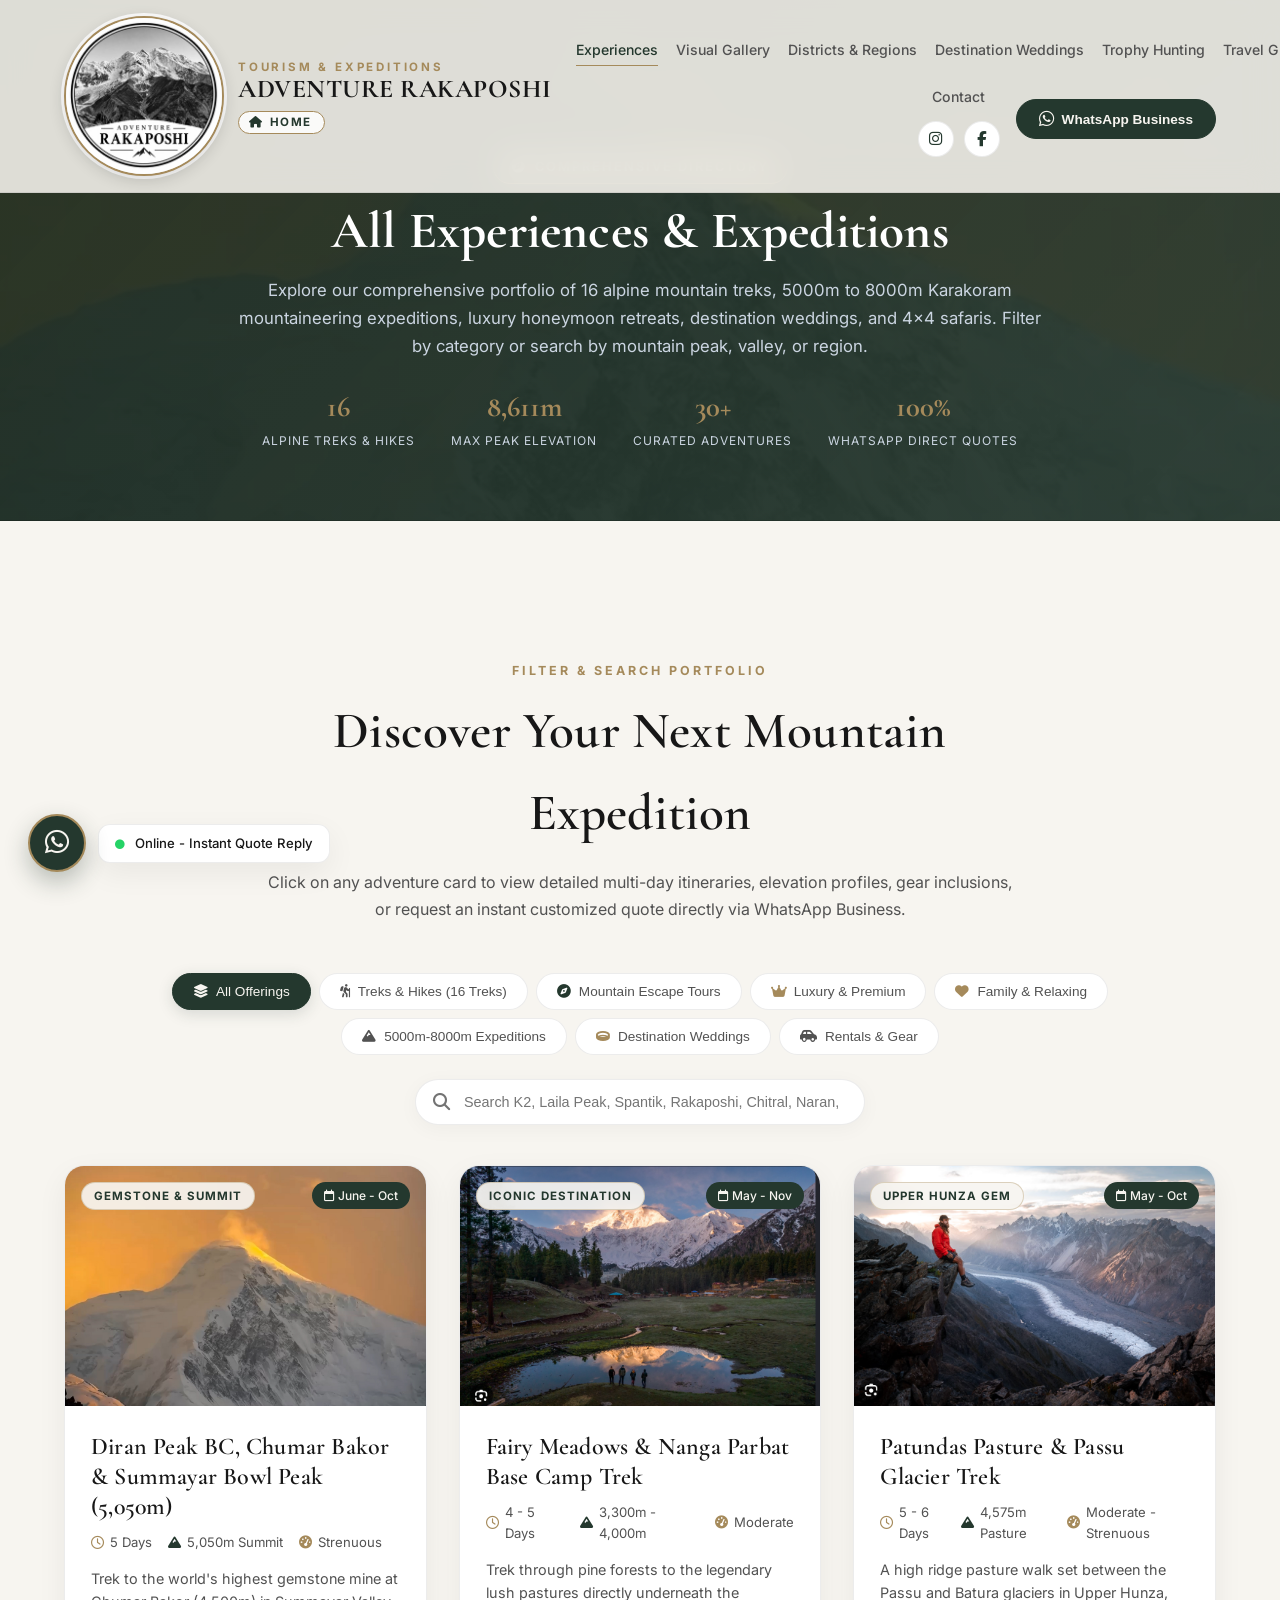
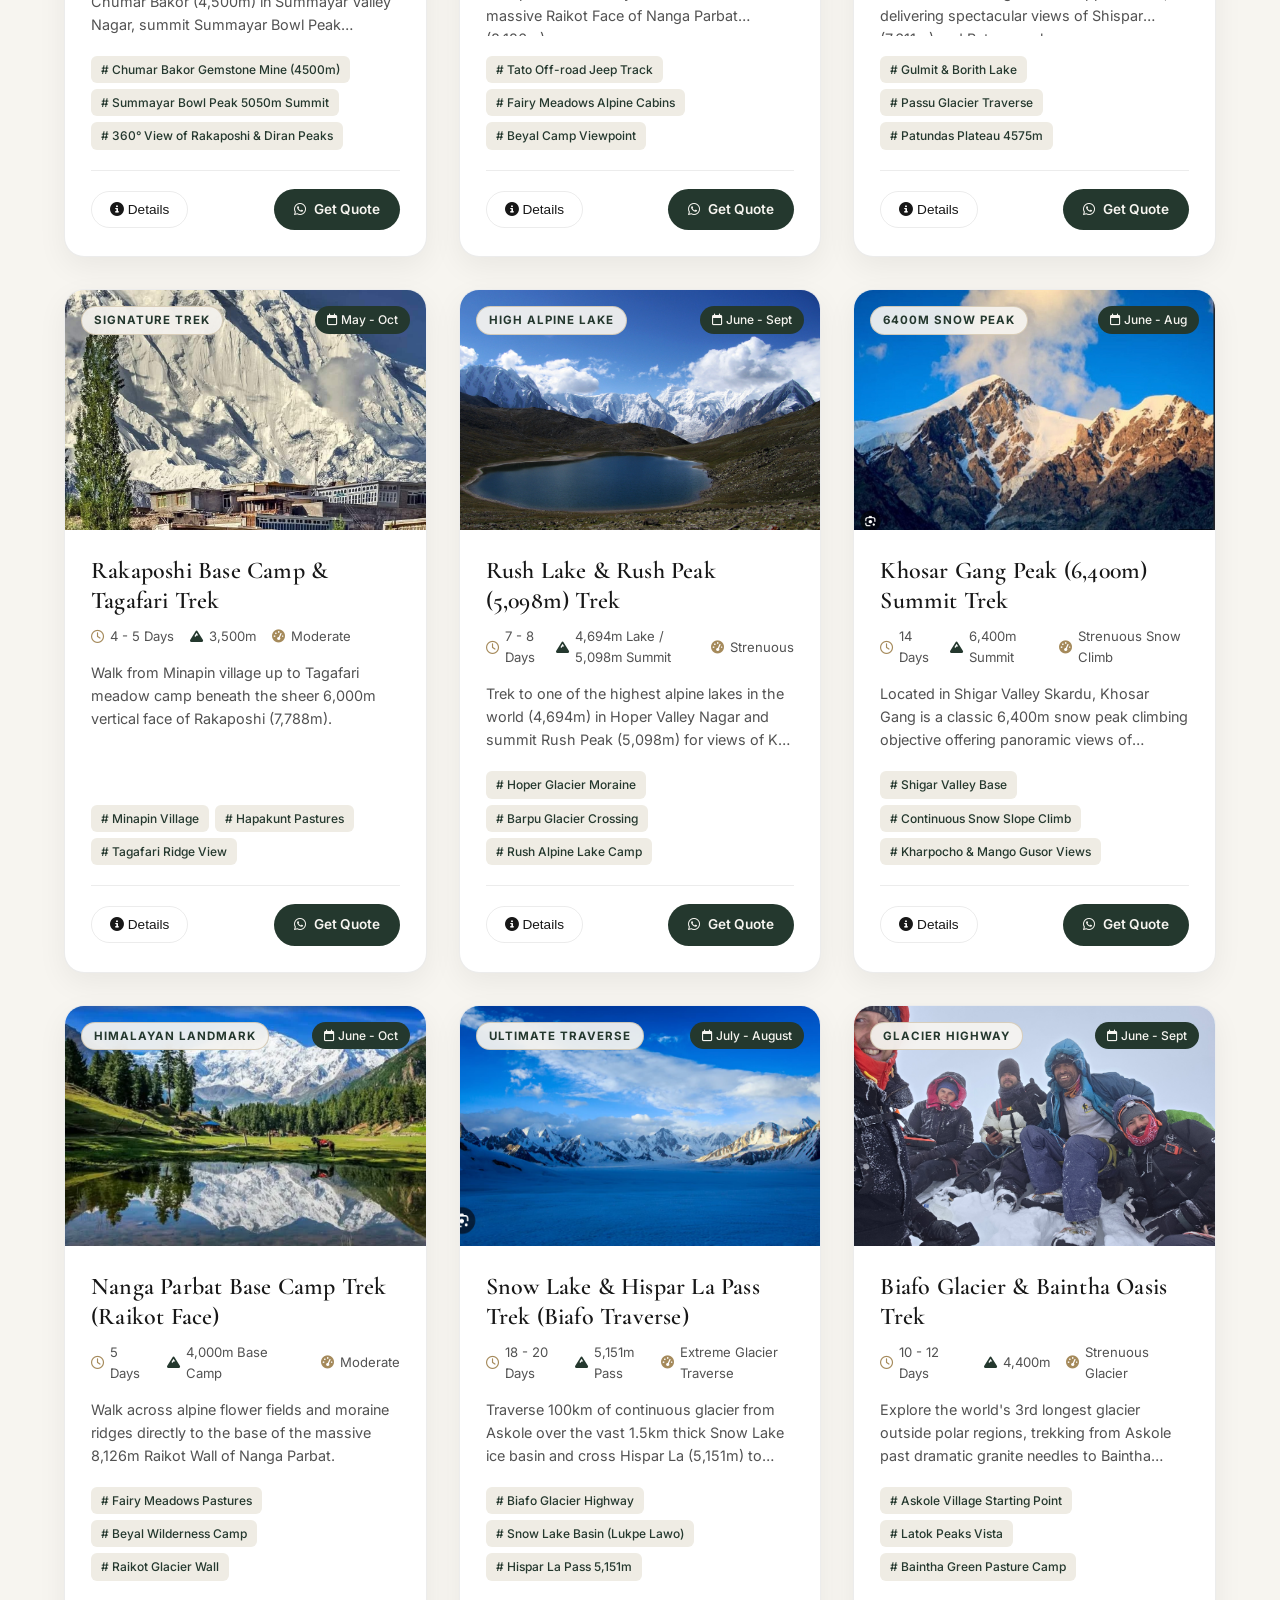
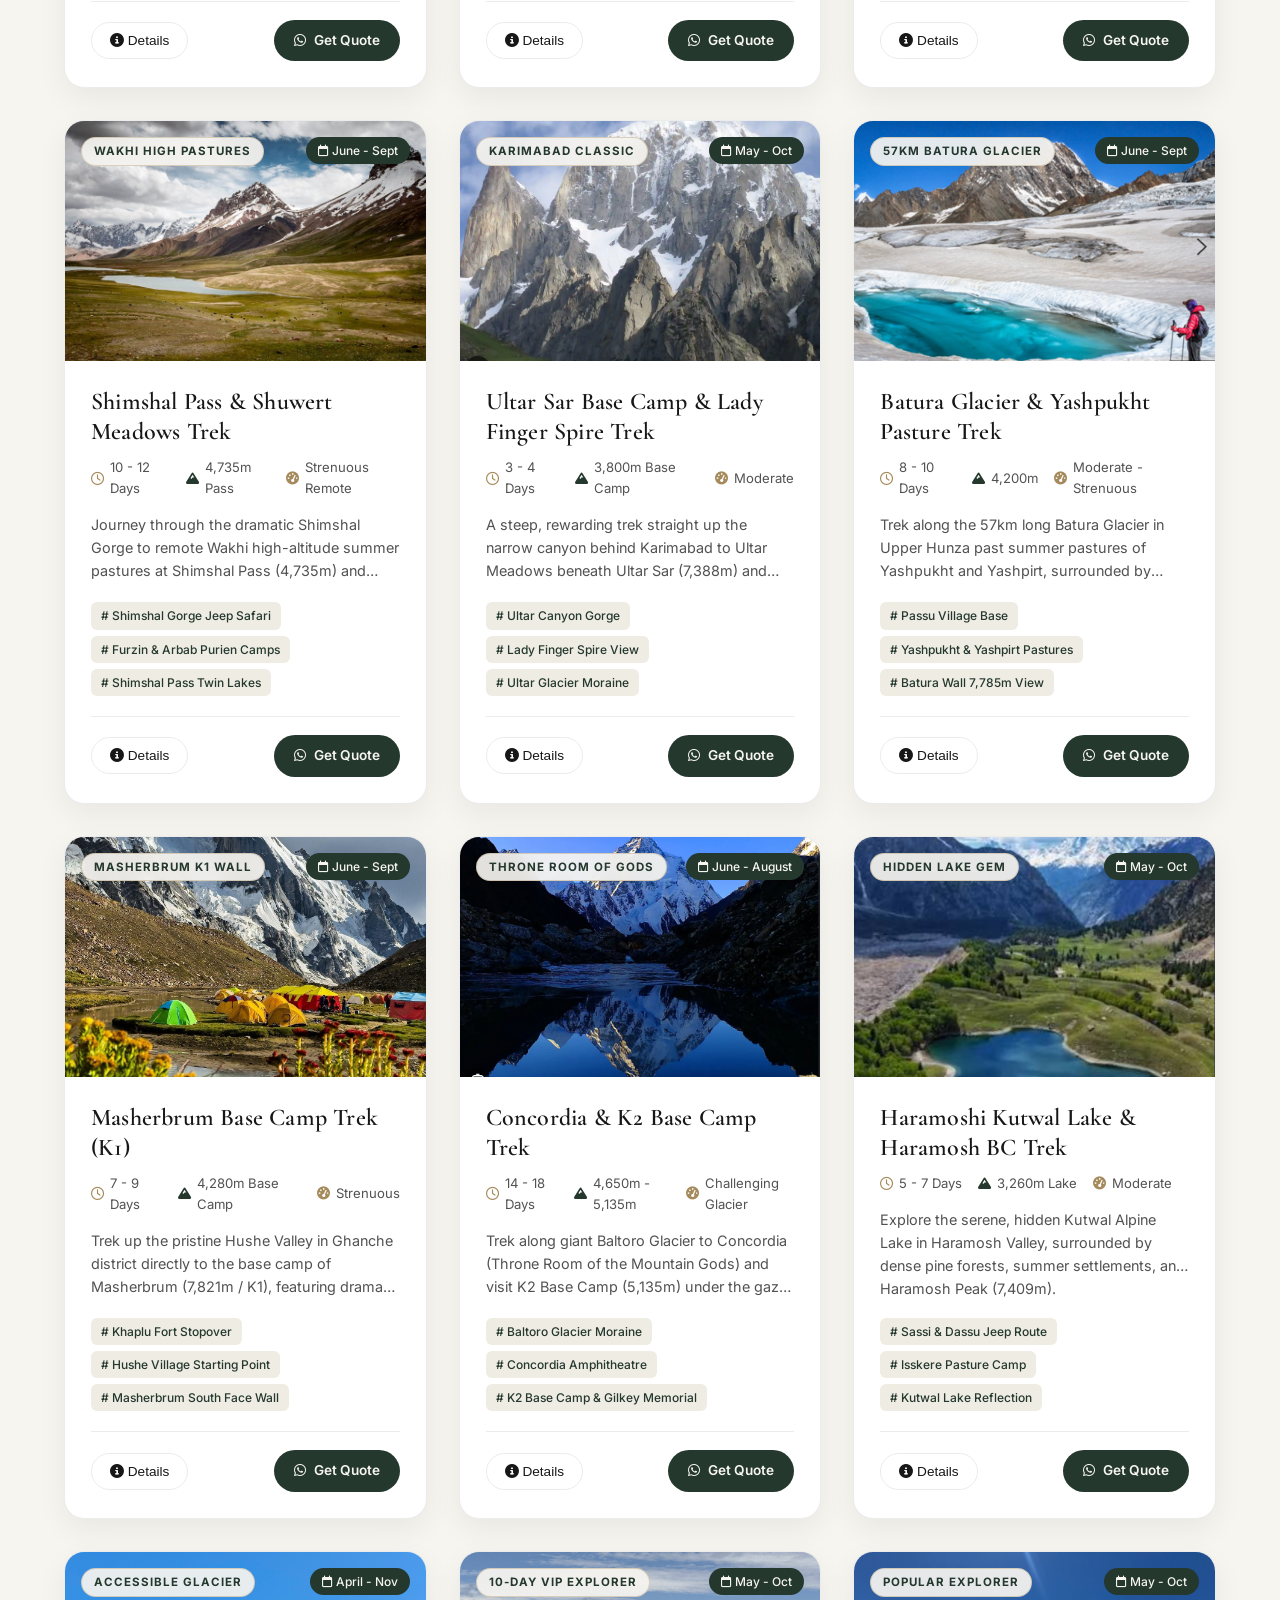
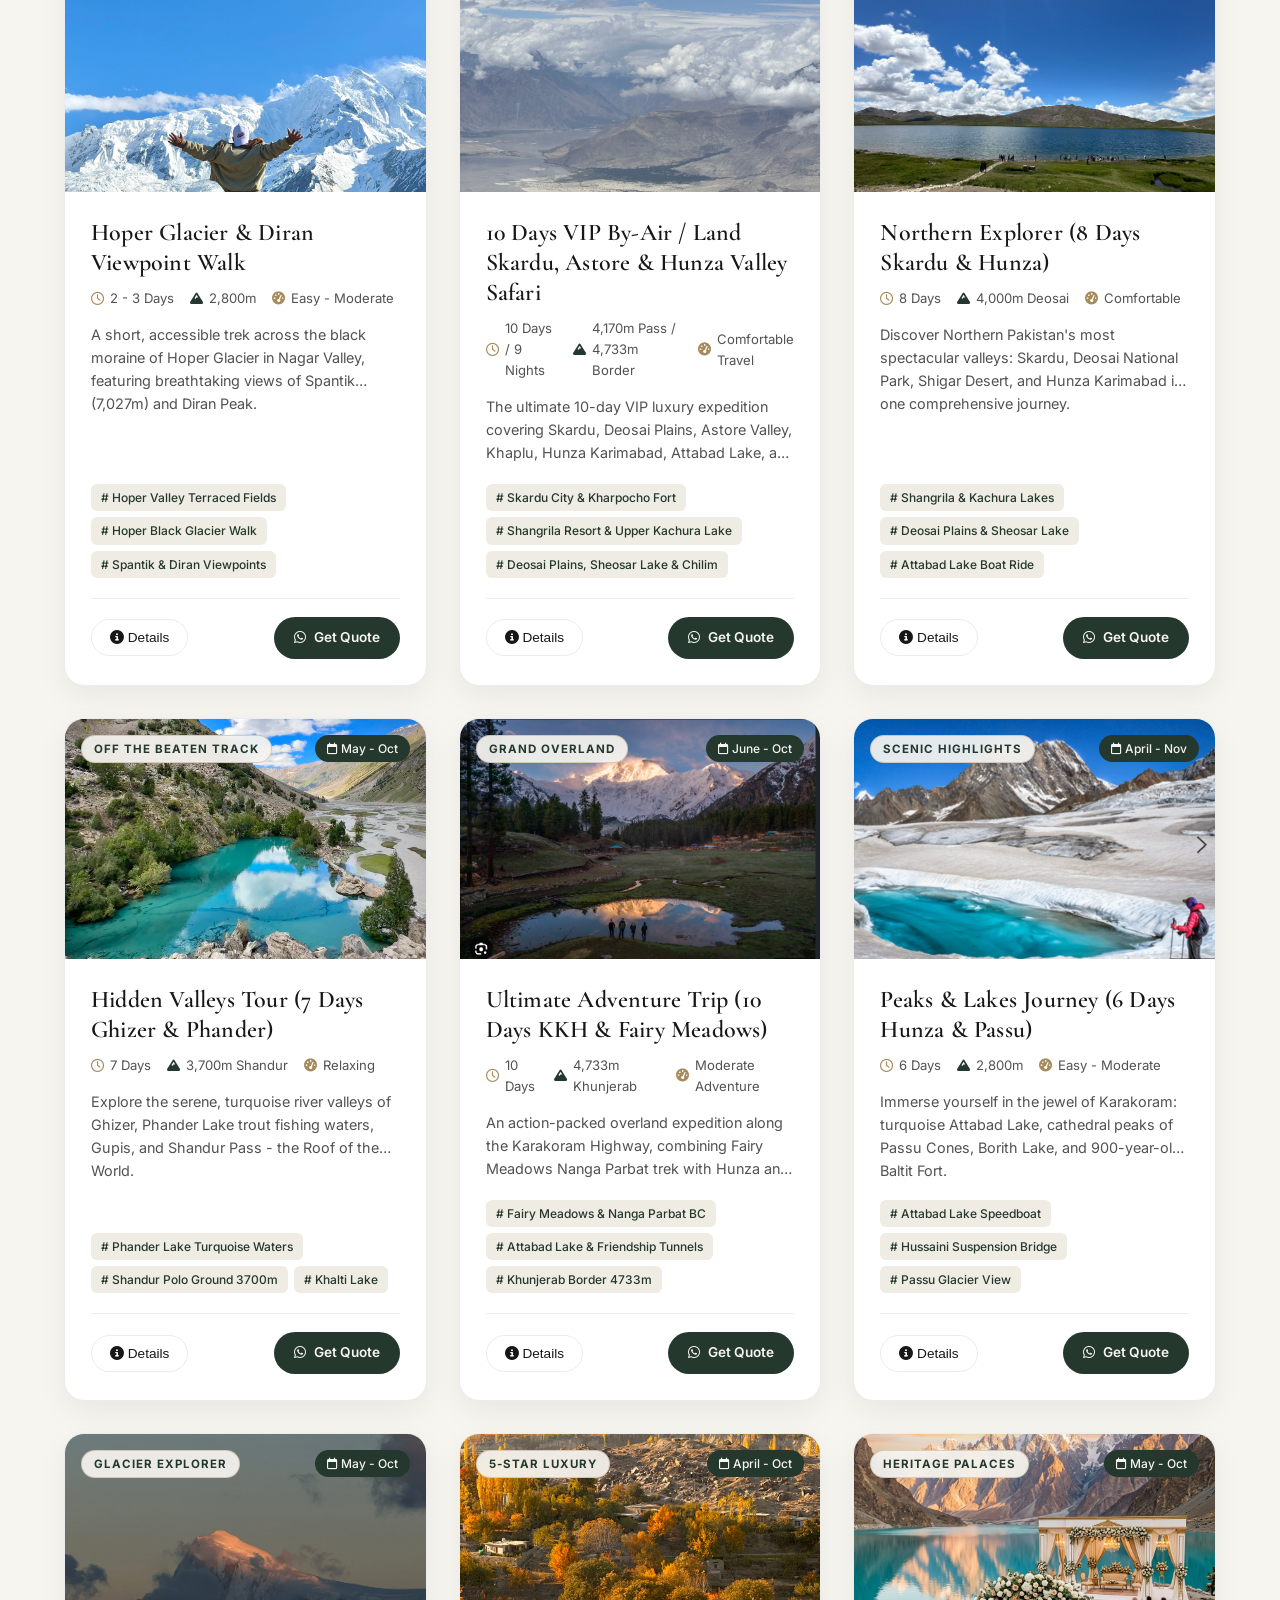
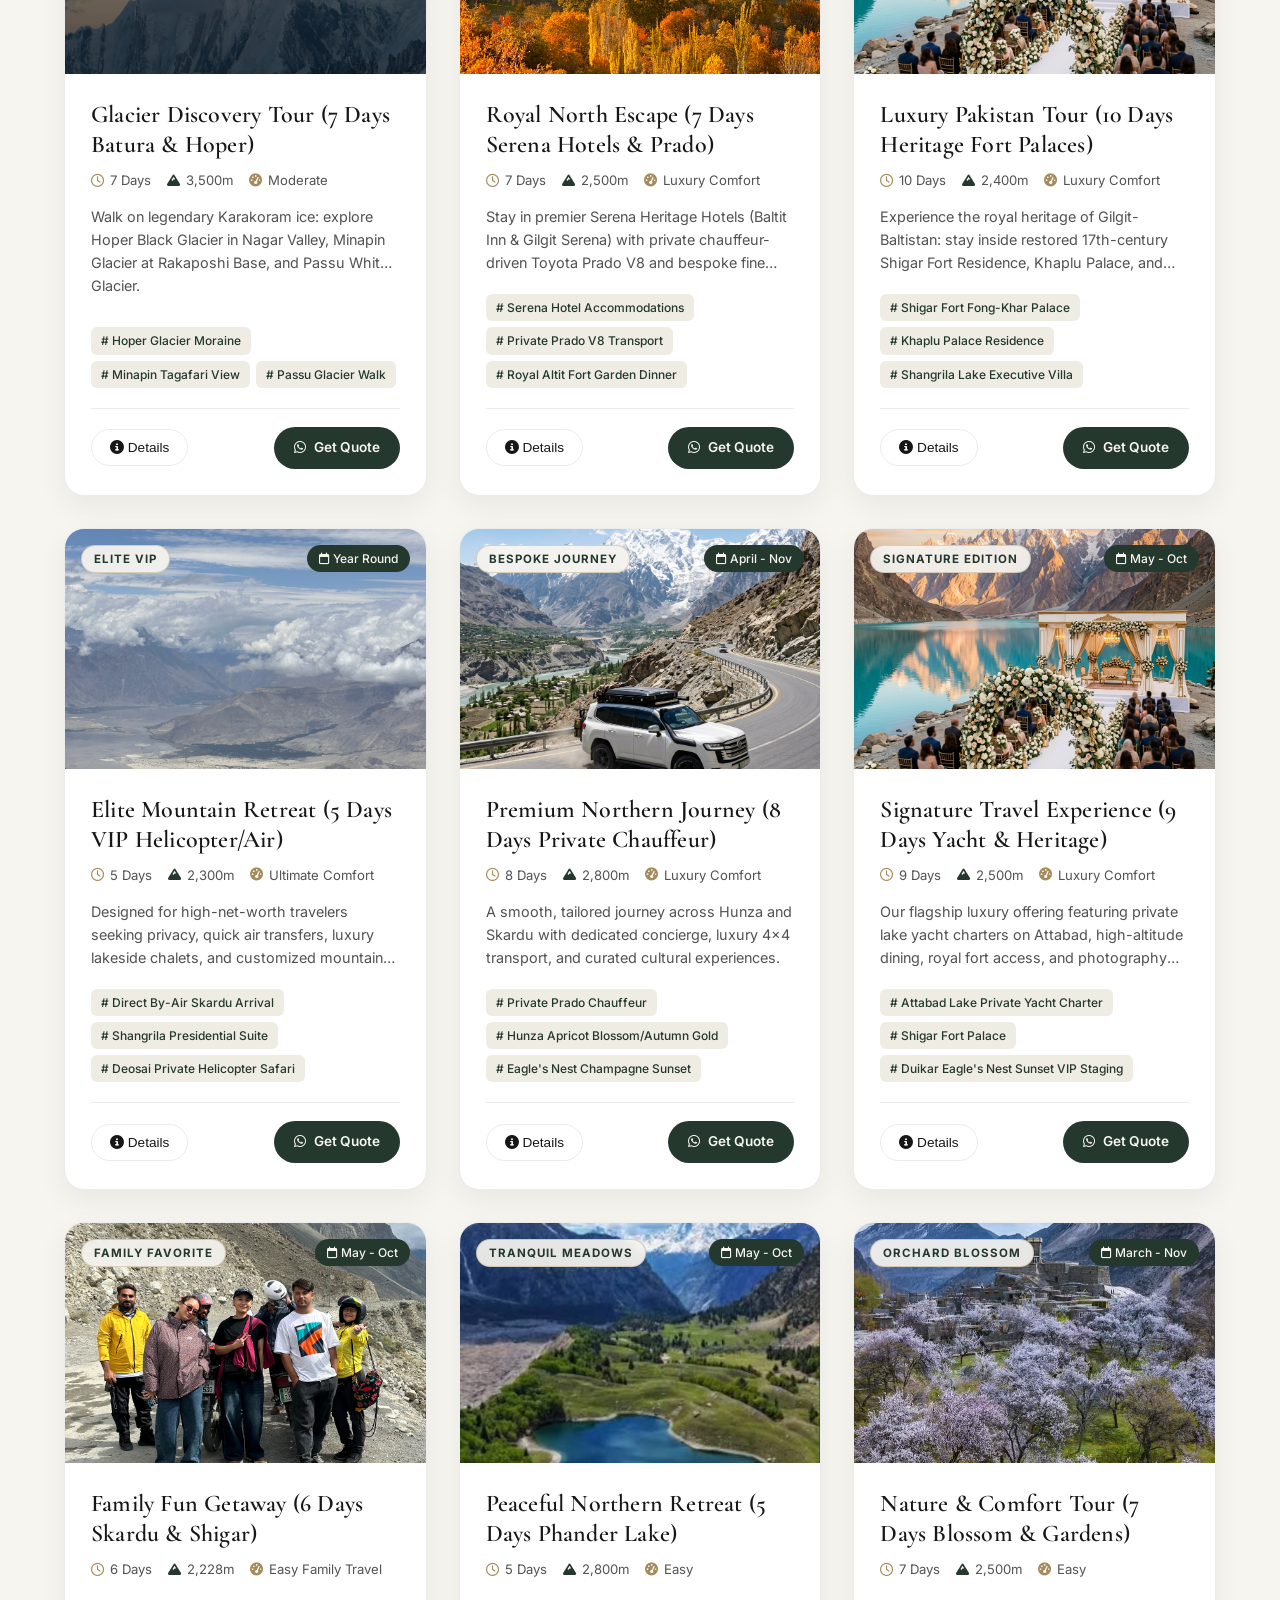
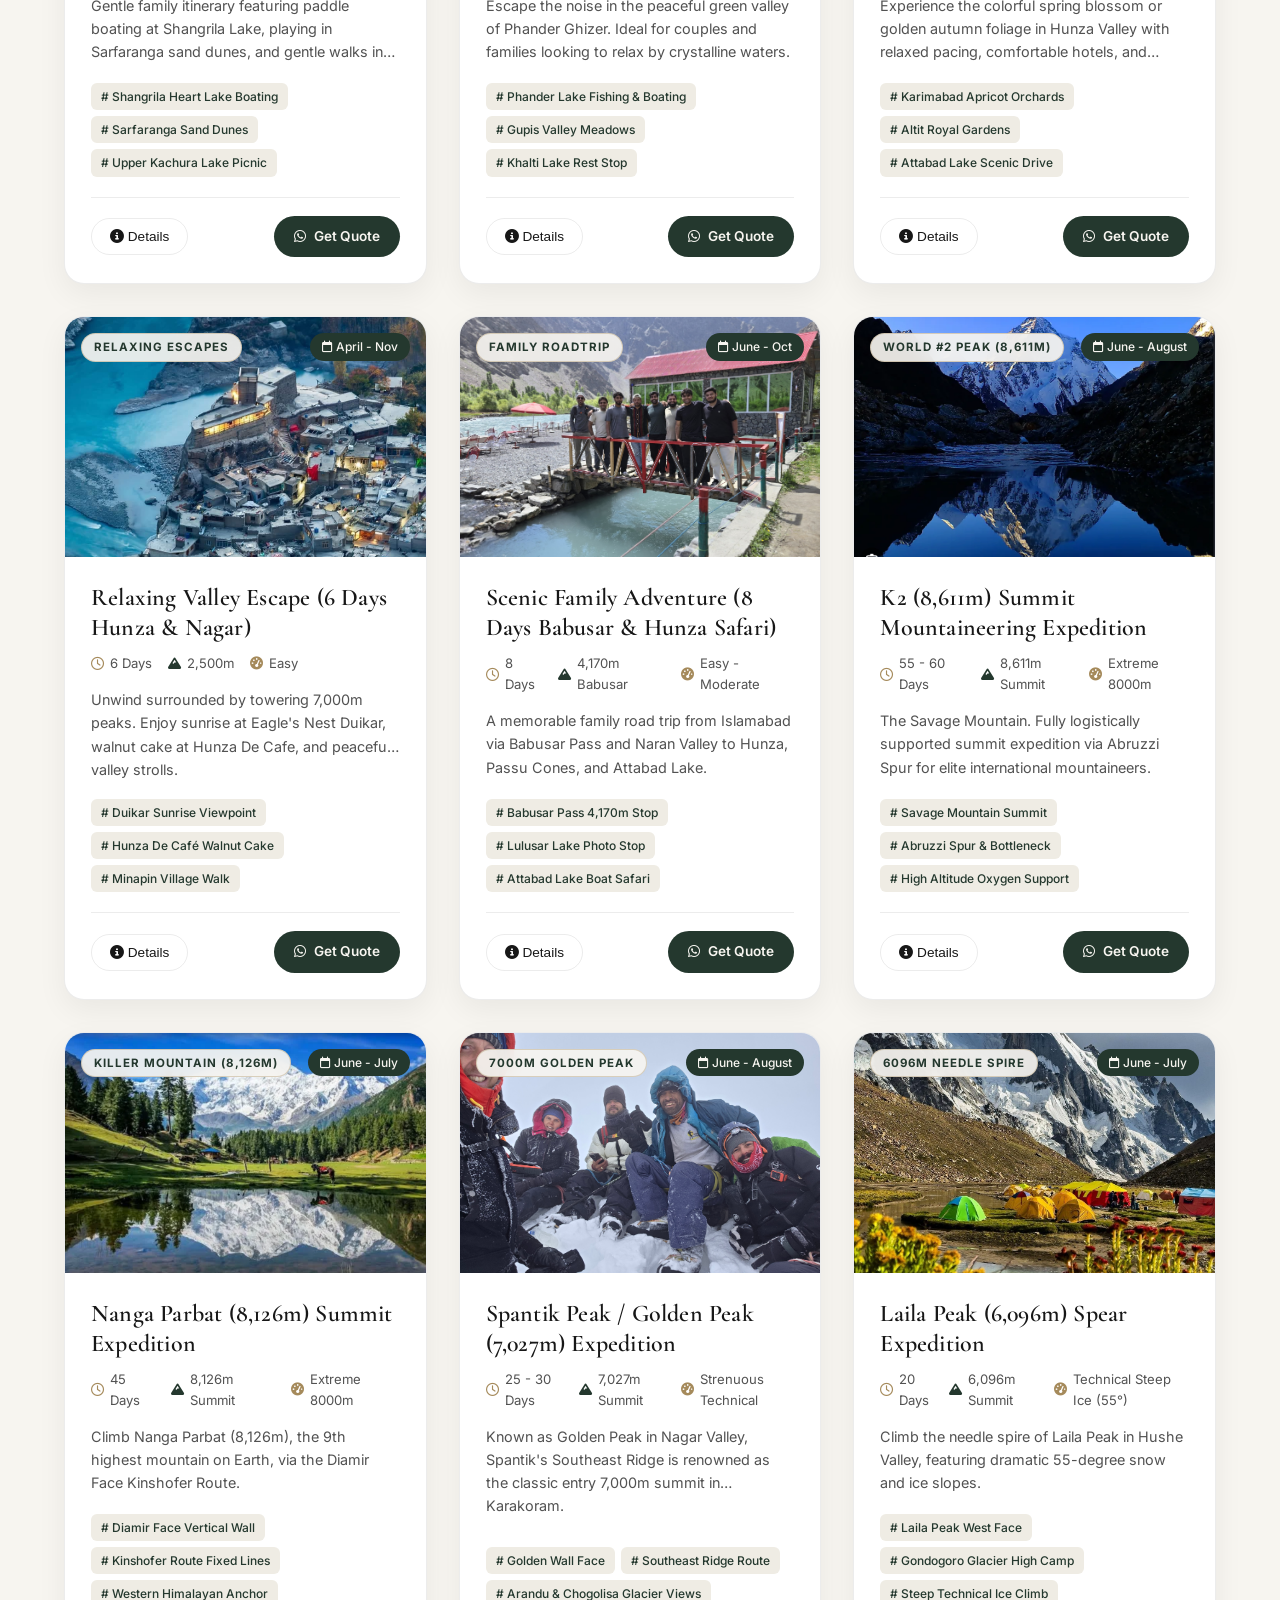
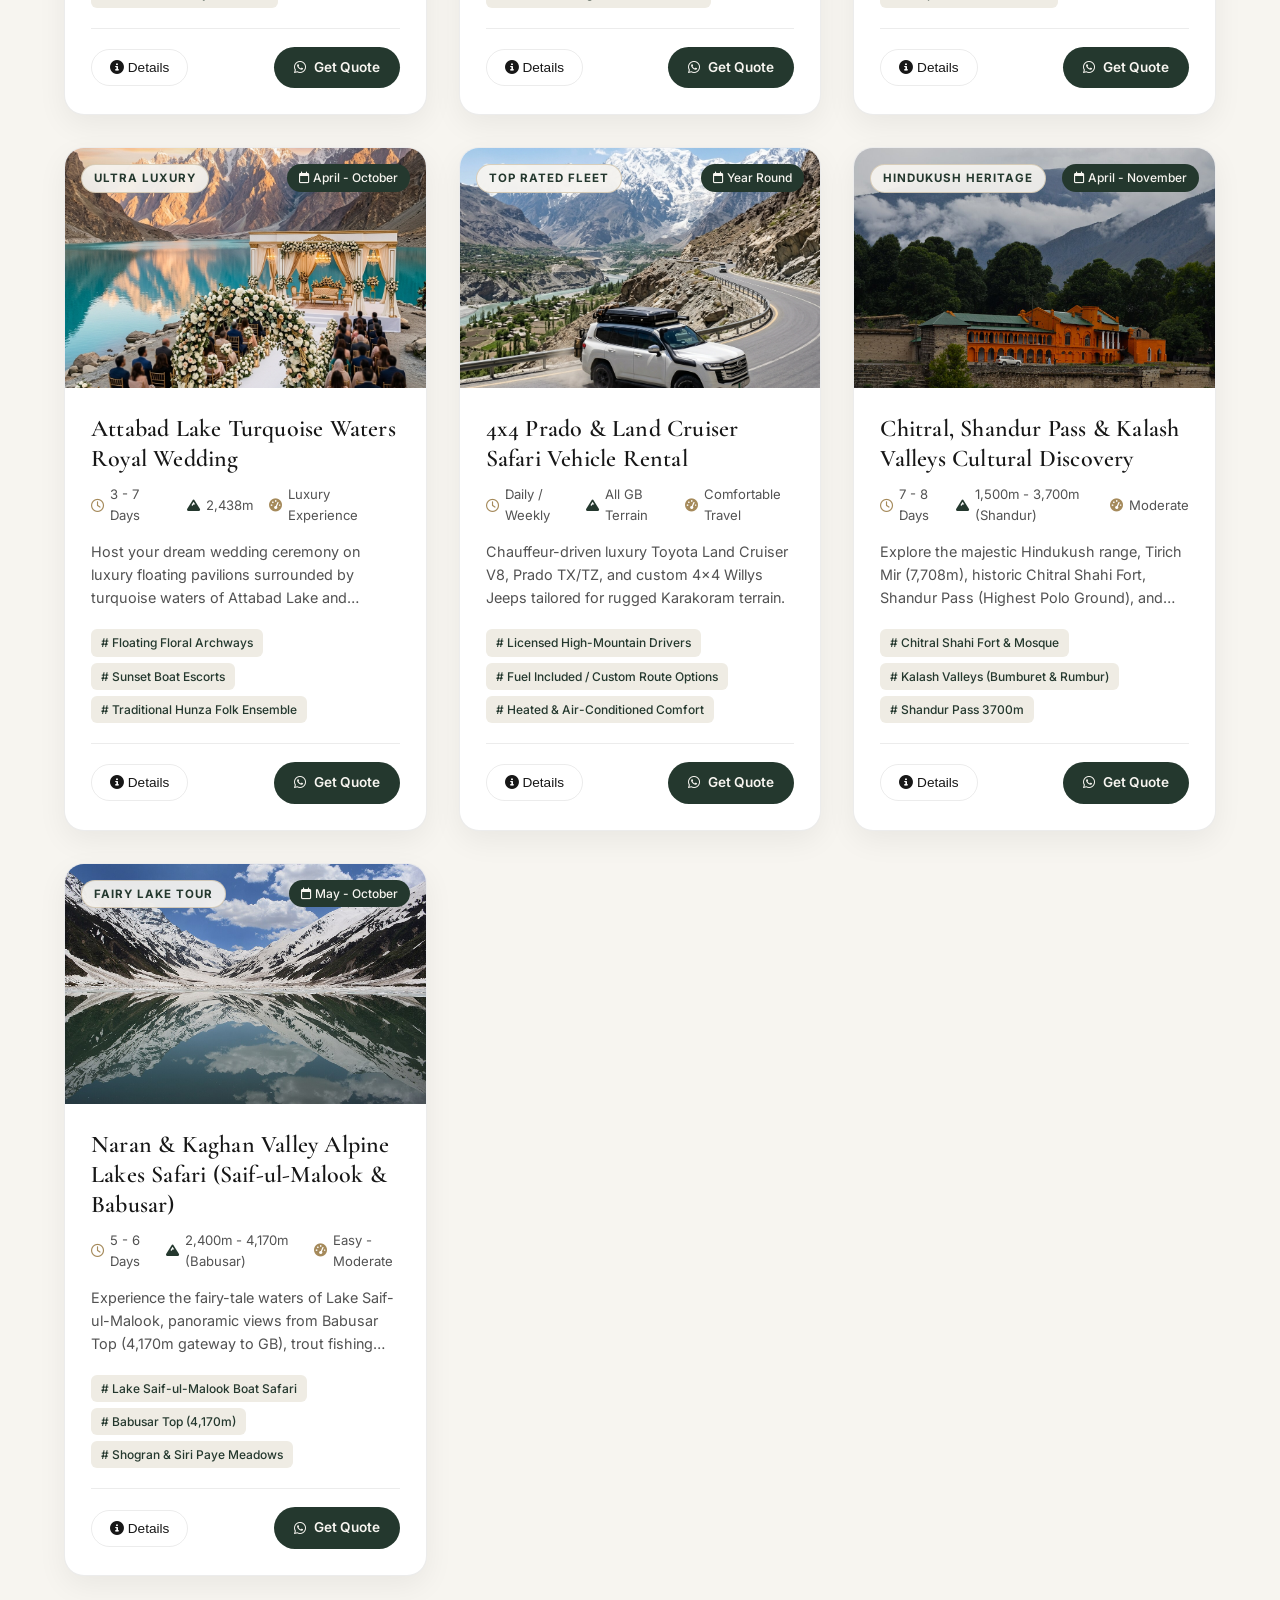
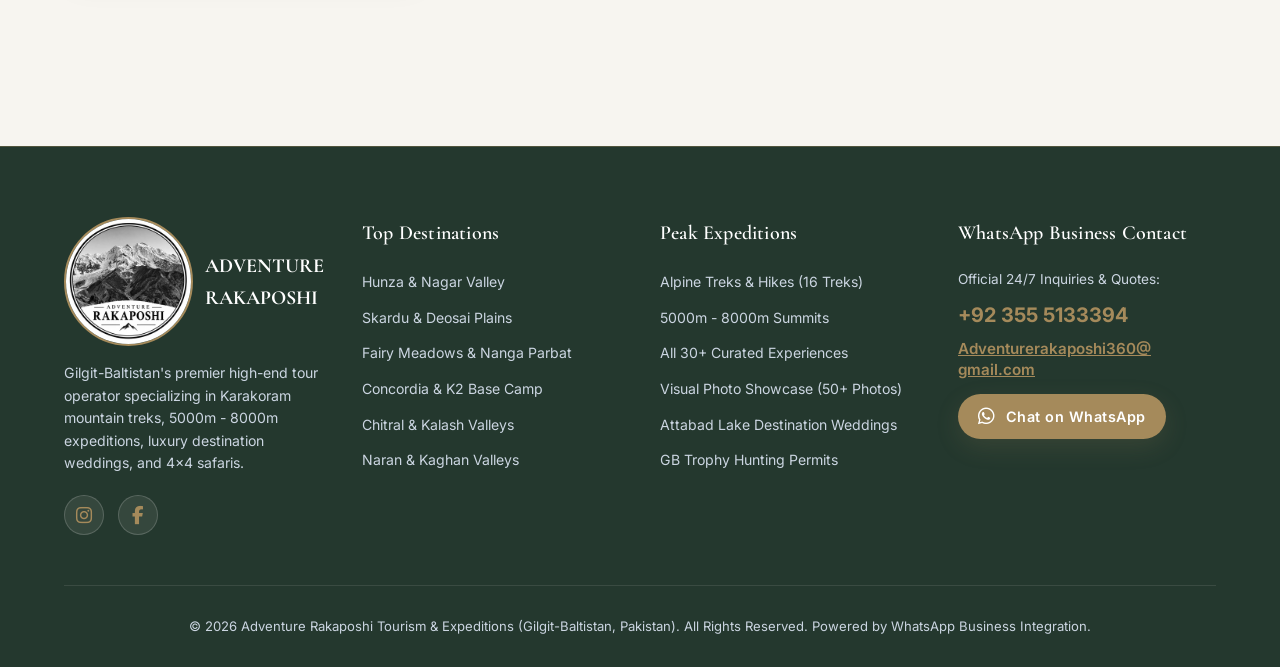
==== experiences.html @ dbc76507 "Add the Adventure Rakaposhi site so it can be pushed and deployed. Co-authored-by: Cursor <cursorage" ====
<!DOCTYPE html>
<html lang="en">
<head>
  <meta charset="UTF-8">
  <meta name="viewport" content="width=device-width, initial-scale=1.0">
  <title>All Experiences & Expeditions | Adventure Rakaposhi Gilgit-Baltistan</title>
  <meta name="description" content="Browse our complete catalog of high-altitude mountain treks, 5000m-8000m expeditions, luxury escapes, destination weddings, and 4x4 vehicle safaris in Gilgit-Baltistan, Pakistan.">
  <meta name="keywords" content="Adventure Rakaposhi, Gilgit Baltistan Treks, K2 Expedition, Spantik Peak, Rakaposhi Base Camp, Hunza Tour, Skardu Safari, Chitral Kalash Tour, Naran Kaghan Tour">

  <!-- Google Fonts: Cormorant Garamond (Headings) + Inter (Body) -->
  <link rel="preconnect" href="https://fonts.googleapis.com">
  <link rel="preconnect" href="https://fonts.gstatic.com" crossorigin>
  <link href="https://fonts.googleapis.com/css2?family=Cormorant+Garamond:ital,wght@0,400;0,500;0,600;0,700;1,400;1,600&family=Inter:wght@300;400;500;600;700&display=swap" rel="stylesheet">

  <!-- FontAwesome Icons -->
  <link rel="stylesheet" href="https://cdnjs.cloudflare.com/ajax/libs/font-awesome/6.4.0/css/all.min.css">

  <!-- Custom Stylesheet -->
  <link rel="stylesheet" href="style.css?v=10">
</head>
<body>

  <!-- Sticky Glassmorphism Header -->
  <header class="navbar" id="navbar">
    <div class="container nav-container">
      <a href="index.html" class="logo-link">
        <img src="images/web/logo/logo.jpg" alt="Adventure Rakaposhi Logo" class="logo-badge" id="header-logo" width="160" height="160" onError="this.src='https://images.unsplash.com/photo-1464822759023-fed622ff2c3b?auto=format&fit=crop&w=200&q=80'">
        <div class="logo-text-group">
          <span class="brand-sub">Tourism & Expeditions</span>
          <span class="brand-main">ADVENTURE RAKAPOSHI</span>
          <span class="home-chip"><i class="fa-solid fa-house"></i> Home</span>
        </div>
      </a>

      <ul class="nav-menu" id="nav-menu">
        <li class="nav-pages">
          <a href="experiences.html" class="nav-link active">Experiences</a>
          <a href="gallery.html" class="nav-link">Visual Gallery</a>
          <a href="index.html#districts" class="nav-link">Districts & Regions</a>
          <a href="index.html#weddings" class="nav-link">Destination Weddings</a>
          <a href="index.html#trophy-hunting" class="nav-link">Trophy Hunting</a>
          <a href="index.html#guide" class="nav-link">Travel Guide</a>
        </li>
        <li class="nav-actions">
          <div class="nav-contact">
            <a href="index.html#contact" class="nav-link">Contact</a>
            <div class="nav-socials-group">
              <a href="https://www.instagram.com/hussain_travel?stkn=MWN4OW56OHJlb2lyZA%3D%3D&utm_source=qr" target="_blank" rel="noopener noreferrer" class="nav-social-btn" aria-label="Follow Adventure Rakaposhi on Instagram">
                <i class="fa-brands fa-instagram"></i>
              </a>
              <a href="https://www.facebook.com/share/1e9y3MTCi3/?mibextid=wwXIfr" target="_blank" rel="noopener noreferrer" class="nav-social-btn" aria-label="Follow Adventure Rakaposhi on Facebook">
                <i class="fa-brands fa-facebook-f"></i>
              </a>
            </div>
          </div>
          <button onclick="openCustomQuoteModal('General Inquiry')" class="nav-cta-btn">
            <i class="fa-brands fa-whatsapp" style="font-size: 1.1rem;"></i> WhatsApp Business
          </button>
        </li>
      </ul>

      <button class="mobile-toggle" id="mobile-toggle" aria-label="Toggle navigation menu">
        <i class="fa-solid fa-bars"></i>
      </button>
    </div>
  </header>

  <!-- Page Hero Banner -->
  <section class="page-hero">
    <div class="container page-hero-content">
      <span class="page-hero-badge"><i class="fa-solid fa-compass"></i> Comprehensive Directory</span>
      <h1 class="page-hero-title">All Experiences & Expeditions</h1>
      <p class="page-hero-desc">
        Explore our comprehensive portfolio of 16 alpine mountain treks, 5000m to 8000m Karakoram mountaineering expeditions, luxury honeymoon retreats, destination weddings, and 4x4 safaris. Filter by category or search by mountain peak, valley, or region.
      </p>
      <div class="page-hero-stats">
        <div class="page-hero-stat-item">
          <span class="page-hero-stat-num">16</span>
          <span class="page-hero-stat-label">Alpine Treks & Hikes</span>
        </div>
        <div class="page-hero-stat-item">
          <span class="page-hero-stat-num">8,611m</span>
          <span class="page-hero-stat-label">Max Peak Elevation</span>
        </div>
        <div class="page-hero-stat-item">
          <span class="page-hero-stat-num">30+</span>
          <span class="page-hero-stat-label">Curated Adventures</span>
        </div>
        <div class="page-hero-stat-item">
          <span class="page-hero-stat-num">100%</span>
          <span class="page-hero-stat-label">WhatsApp Direct Quotes</span>
        </div>
      </div>
    </div>
  </section>

  <!-- Main Experiences Directory Section -->
  <section class="section container" id="all-offerings">
    <div class="section-header">
      <span class="section-subtitle">FILTER & SEARCH PORTFOLIO</span>
      <h2 class="section-title">Discover Your Next Mountain Expedition</h2>
      <p class="section-description">
        Click on any adventure card to view detailed multi-day itineraries, elevation profiles, gear inclusions, or request an instant customized quote directly via WhatsApp Business.
      </p>
    </div>

    <!-- Toolbar: Category Filters & Search -->
    <div class="toolbar-container">
      <div class="category-tabs">
        <button class="tab-btn active" data-category="all">
          <i class="fa-solid fa-layer-group"></i> All Offerings
        </button>
        <button class="tab-btn" data-category="treks">
          <i class="fa-solid fa-person-hiking"></i> Treks & Hikes (16 Treks)
        </button>
        <button class="tab-btn" data-category="mountain-escape">
          <i class="fa-solid fa-compass text-forest"></i> Mountain Escape Tours
        </button>
        <button class="tab-btn" data-category="luxury-premium">
          <i class="fa-solid fa-crown text-gold"></i> Luxury & Premium
        </button>
        <button class="tab-btn" data-category="family-relaxing">
          <i class="fa-solid fa-heart text-gold"></i> Family & Relaxing
        </button>
        <button class="tab-btn" data-category="expeditions">
          <i class="fa-solid fa-mountain"></i> 5000m-8000m Expeditions
        </button>
        <button class="tab-btn" data-category="weddings">
          <i class="fa-solid fa-ring text-gold"></i> Destination Weddings
        </button>
        <button class="tab-btn" data-category="rentals">
          <i class="fa-solid fa-car-side"></i> Rentals & Gear
        </button>
      </div>

      <div class="search-box">
        <i class="fa-solid fa-magnifying-glass search-icon"></i>
        <input type="text" id="search-input" class="search-input" placeholder="Search K2, Laila Peak, Spantik, Rakaposhi, Chitral, Naran, Prado..." aria-label="Search tours and expeditions">
      </div>
    </div>

    <!-- Dynamic Card Grid: All Offerings -->
    <div class="offerings-grid" id="all-offerings-grid">
      <!-- Injected dynamically via app.js -->
    </div>
  </section>

  <!-- Interactive Detail Modal / Drawer -->
  <div class="modal-overlay" id="detail-modal" aria-hidden="true">
    <div class="modal-card">
      <button onclick="closeModal('detail-modal')" class="modal-close-btn" aria-label="Close modal">&times;</button>
      <div id="detail-modal-content">
        <!-- Injected via app.js -->
      </div>
    </div>
  </div>

  <!-- Custom Quote Request Modal Form -->
  <div class="modal-overlay" id="quote-modal" aria-hidden="true">
    <div class="modal-card" style="max-width: 600px;">
      <button onclick="closeModal('quote-modal')" class="modal-close-btn" aria-label="Close modal">&times;</button>
      
      <div style="margin-bottom: 24px;">
        <span class="hero-pill-dot" style="display: inline-block; margin-right: 8px;"></span>
        <span style="font-size: 0.8rem; font-weight: 700; text-transform: uppercase; color: var(--gold-accent); letter-spacing: 1px;">Official WhatsApp Business</span>
        <h3 style="font-family: var(--font-heading); font-size: 1.8rem; margin-top: 6px;" id="quote-modal-heading">Request Custom Quotation</h3>
        <p style="font-size: 0.88rem; color: var(--text-muted);">Fill in your details below and we will automatically open WhatsApp with your customized inquiry pre-filled.</p>
      </div>

      <form id="custom-quote-form" onsubmit="handleQuoteFormSubmit(event)">
        <input type="hidden" id="quote-offering-name" value="">

        <div class="form-group">
          <label class="form-label" for="quote-user-name">Your Full Name</label>
          <input type="text" id="quote-user-name" class="form-control" placeholder="e.g. John Doe" required>
        </div>

        <div style="display: grid; grid-template-columns: 1fr 1fr; gap: 16px;">
          <div class="form-group">
            <label class="form-label" for="quote-travel-month">Target Month</label>
            <select id="quote-travel-month" class="form-control">
              <option value="March - April (Spring Blossom)">March - April (Spring Blossom)</option>
              <option value="May - June (Early Summer)">May - June (Early Summer)</option>
              <option value="July - August (Peak Treks)">July - August (Peak Treks)</option>
              <option value="September - October (Autumn Foliage)">September - October (Autumn Foliage)</option>
              <option value="November - February (Winter Snow)">November - February (Winter Snow)</option>
            </select>
          </div>

          <div class="form-group">
            <label class="form-label" for="quote-group-size">Group Size</label>
            <select id="quote-group-size" class="form-control">
              <option value="Solo Traveler">Solo Traveler</option>
              <option value="Couple (2 Persons)">Couple (2 Persons)</option>
              <option value="Small Family (3-5 Persons)">Small Family (3-5 Persons)</option>
              <option value="Group (6-12 Persons)">Group (6-12 Persons)</option>
              <option value="Expedition Team (12+ Persons)">Expedition Team (12+ Persons)</option>
            </select>
          </div>
        </div>

        <div class="form-group">
          <label class="form-label" for="quote-special-notes">Special Preferences / Requirements</label>
          <textarea id="quote-special-notes" class="form-control" placeholder="e.g., high-altitude porter support, vegetarian food, climbing gear rental, luxury hotel preferences..."></textarea>
        </div>

        <button type="submit" class="btn-primary-wa" style="width: 100%; justify-content: center; padding: 14px; font-size: 1rem;">
          <i class="fa-brands fa-whatsapp" style="font-size: 1.2rem;"></i> Generate & Send WhatsApp Quote
        </button>
      </form>
    </div>
  </div>

  <!-- Floating WhatsApp Quick Action Button -->
  <div class="floating-wa-widget">
    <a href="https://wa.me/923555133394?text=Hi%20Adventure%20Rakaposhi!%20I%20am%20looking%20for%20information%20regarding%20tours%20in%20Gilgit-Baltistan." id="floating-wa-btn" target="_blank" rel="noopener noreferrer" class="floating-wa-btn" aria-label="Open WhatsApp chat">
      <i class="fa-brands fa-whatsapp"></i>
    </a>
    <div class="floating-wa-tooltip">
      <i class="fa-solid fa-circle" style="color: var(--whatsapp-green); font-size: 0.6rem; margin-right: 6px;"></i>
      Online - Instant Quote Reply
    </div>
  </div>

  <!-- Footer -->
  <footer class="footer" id="contact">
    <div class="container">
      <div class="footer-grid">
        <div>
          <div style="display: flex; align-items: center; gap: 12px; margin-bottom: 16px;">
            <img src="images/web/logo/logo.jpg" alt="Adventure Rakaposhi Emblem" class="footer-logo" width="129" height="129" onError="this.src='https://images.unsplash.com/photo-1464822759023-fed622ff2c3b?auto=format&fit=crop&w=200&q=80'">
            <span style="font-family: var(--font-heading); font-weight: 700; font-size: 1.25rem; color: #FFF;">ADVENTURE RAKAPOSHI</span>
          </div>
          <p class="footer-brand-desc">
            Gilgit-Baltistan's premier high-end tour operator specializing in Karakoram mountain treks, 5000m - 8000m expeditions, luxury destination weddings, and 4x4 safaris.
          </p>
          <div class="footer-socials" style="display: flex; gap: 14px; font-size: 1.35rem; margin-top: 18px;">
            <a href="https://www.instagram.com/hussain_travel?stkn=MWN4OW56OHJlb2lyZA%3D%3D&utm_source=qr" target="_blank" rel="noopener noreferrer" aria-label="Instagram" class="footer-social-link"><i class="fa-brands fa-instagram"></i></a>
            <a href="https://www.facebook.com/share/1e9y3MTCi3/?mibextid=wwXIfr" target="_blank" rel="noopener noreferrer" aria-label="Facebook" class="footer-social-link"><i class="fa-brands fa-facebook-f"></i></a>
          </div>
        </div>

        <div>
          <h4 class="footer-heading">Top Destinations</h4>
          <ul class="footer-links">
            <li><a href="experiences.html?search=Hunza">Hunza & Nagar Valley</a></li>
            <li><a href="experiences.html?search=Skardu">Skardu & Deosai Plains</a></li>
            <li><a href="experiences.html?search=Nanga">Fairy Meadows & Nanga Parbat</a></li>
            <li><a href="experiences.html?search=K2">Concordia & K2 Base Camp</a></li>
            <li><a href="experiences.html?search=Chitral">Chitral & Kalash Valleys</a></li>
            <li><a href="experiences.html?search=Naran">Naran & Kaghan Valleys</a></li>
          </ul>
        </div>

        <div>
          <h4 class="footer-heading">Peak Expeditions</h4>
          <ul class="footer-links">
            <li><a href="experiences.html?category=treks">Alpine Treks & Hikes (16 Treks)</a></li>
            <li><a href="experiences.html?category=expeditions">5000m - 8000m Summits</a></li>
            <li><a href="experiences.html">All 30+ Curated Experiences</a></li>
            <li><a href="gallery.html">Visual Photo Showcase (50+ Photos)</a></li>
            <li><a href="index.html#weddings">Attabad Lake Destination Weddings</a></li>
            <li><a href="index.html#trophy-hunting">GB Trophy Hunting Permits</a></li>
          </ul>
        </div>

        <div>
          <h4 class="footer-heading">WhatsApp Business Contact</h4>
          <p style="font-size: 0.85rem; color: var(--text-light-muted); margin-bottom: 8px;">Official 24/7 Inquiries & Quotes:</p>
          <div style="font-size: 1.25rem; font-weight: 700; color: var(--gold-accent); margin-bottom: 8px;" id="wa-number-display">
            +92 355 5133394
          </div>
          <a href="mailto:Adventurerakaposhi360@gmail.com" style="display: inline-block; max-width: 100%; font-size: 0.95rem; font-weight: 600; line-height: 1.35; color: var(--gold-accent); margin-bottom: 14px;">
            Adventurerakaposhi360@<wbr>gmail.com
          </a>
          <a href="https://wa.me/923555133394?text=Hi%20Adventure%20Rakaposhi!%20I%20would%20like%20to%20inquire%20about%20your%20tours%20and%20expeditions." target="_blank" rel="noopener noreferrer" class="btn-primary-wa" style="display: inline-flex; padding: 11px 20px; font-size: 0.9rem; width: auto;">
            <i class="fa-brands fa-whatsapp" style="font-size: 1.2rem;"></i> Chat on WhatsApp
          </a>
        </div>
      </div>

      <div class="footer-bottom">
        <p>&copy; 2026 Adventure Rakaposhi Tourism & Expeditions (Gilgit-Baltistan, Pakistan). All Rights Reserved. Powered by WhatsApp Business Integration.</p>
      </div>
    </div>
  </footer>

  <!-- Main JavaScript File -->
  <script type="module" src="app.js?v=7"></script>
</body>
</html>
---- style.css ----
/* 
 * Adventure Rakaposhi - Warm Ivory Luxury Tourism Design System
 * Palette: 
 *   - Background: #F7F5F0 (Warm Ivory)
 *   - Primary Text: #171717 (Deep Charcoal)
 *   - Luxury Accent: #A58A5B (Muted Gold)
 *   - Secondary Accent: #24382E (Deep Forest Green)
 * Typography:
 *   - Headings: 'Cormorant Garamond', serif
 *   - Body: 'Inter', sans-serif
 */

@import url('https://fonts.googleapis.com/css2?family=Cormorant+Garamond:ital,wght@0,400;0,500;0,600;0,700;1,400;1,600&family=Inter:wght@300;400;500;600;700&display=swap');

:root {
  /* Color Tokens */
  --bg-primary: #F7F5F0;
  --bg-surface: #FFFFFF;
  --bg-secondary: #EFECE4;
  --bg-dark: #24382E;
  --bg-dark-surface: #1B2B23;
  
  --text-main: #171717;
  --text-muted: #525252;
  --text-dim: #737373;
  --text-light: #F7F5F0;
  --text-light-muted: #CBD5E1;

  --gold-accent: #A58A5B;
  --gold-hover: #8C7348;
  --gold-glow: rgba(165, 138, 91, 0.15);
  
  --forest-green: #24382E;
  --forest-light: #2E473B;
  
  --whatsapp-green: #25D366;
  --whatsapp-dark: #128C7E;
  --whatsapp-glow: rgba(37, 211, 102, 0.3);

  --border-subtle: rgba(23, 23, 23, 0.08);
  --border-gold: rgba(165, 138, 91, 0.35);
  --border-dark: rgba(247, 245, 240, 0.15);

  --font-heading: 'Cormorant Garamond', Georgia, serif;
  --font-body: 'Inter', system-ui, -apple-system, sans-serif;

  --radius-sm: 6px;
  --radius-md: 12px;
  --radius-lg: 20px;
  --radius-full: 9999px;

  --shadow-subtle: 0 4px 20px rgba(0, 0, 0, 0.04);
  --shadow-card: 0 10px 30px rgba(0, 0, 0, 0.06);
  --shadow-hover: 0 20px 40px rgba(36, 56, 46, 0.12);
  --shadow-modal: 0 30px 60px rgba(0, 0, 0, 0.25);

  --transition-fast: 0.2s cubic-bezier(0.4, 0, 0.2, 1);
  --transition-smooth: 0.4s cubic-bezier(0.16, 1, 0.3, 1);
}

/* Reset & Base Styles */
* {
  margin: 0;
  padding: 0;
  box-sizing: border-box;
}

html {
  scroll-behavior: smooth;
  font-family: var(--font-body);
  background-color: var(--bg-primary);
  color: var(--text-main);
  overflow-x: hidden;
}

body {
  min-height: 100vh;
  line-height: 1.6;
  background-color: var(--bg-primary);
  color: var(--text-main);
  -webkit-font-smoothing: antialiased;
}

/* Typography Utility */
h1, h2, h3, h4, .brand-title, .section-title {
  font-family: var(--font-heading);
  letter-spacing: 0.2px;
  font-weight: 600;
}

.text-gold {
  color: var(--gold-accent);
}

.text-forest {
  color: var(--forest-green);
}

/* Layout Containers */
.container {
  width: 90%;
  max-width: 1280px;
  margin: 0 auto;
}

/* Header & Navigation */
.navbar {
  position: fixed;
  top: 0;
  left: 0;
  width: 100%;
  z-index: 1000;
  background: rgba(247, 245, 240, 0.88);
  backdrop-filter: blur(16px);
  -webkit-backdrop-filter: blur(16px);
  border-bottom: 1px solid var(--border-subtle);
  transition: var(--transition-smooth);
  padding: 16px 0;
}

.navbar.scrolled {
  padding: 10px 0;
  background: rgba(247, 245, 240, 0.96);
  box-shadow: 0 4px 20px rgba(0, 0, 0, 0.05);
}

.nav-container {
  display: flex;
  align-items: center;
  justify-content: space-between;
}

.logo-link {
  display: flex;
  align-items: center;
  gap: 14px;
  text-decoration: none;
  color: var(--text-main);
  flex-shrink: 0;
  position: relative;
  z-index: 2;
}

.logo-badge {
  width: 160px;
  height: 160px;
  border-radius: 50%;
  border: 2.5px solid var(--gold-accent);
  object-fit: cover;
  background: #ffffff;
  box-shadow: 0 4px 16px rgba(0, 0, 0, 0.16), 0 0 0 3px rgba(255, 255, 255, 0.95);
  transition: var(--transition-fast);
  flex-shrink: 0;
}

.logo-link:hover .logo-badge {
  transform: scale(1.04);
}

.logo-text-group {
  display: flex;
  flex-direction: column;
}

.brand-sub {
  font-family: var(--font-body);
  font-size: 0.72rem;
  letter-spacing: 2.8px;
  text-transform: uppercase;
  color: var(--gold-accent);
  font-weight: 700;
}

.brand-main {
  font-family: var(--font-heading);
  font-size: 1.6rem;
  font-weight: 700;
  letter-spacing: 0.5px;
  color: var(--text-main);
  line-height: 1.05;
}

.home-chip {
  display: inline-flex;
  align-items: center;
  gap: 6px;
  align-self: flex-start;
  margin-top: 8px;
  padding: 5px 12px 5px 10px;
  border-radius: 999px;
  border: 1px solid var(--gold-accent);
  background: rgba(255, 255, 255, 0.86);
  color: var(--forest-green);
  font-family: var(--font-body);
  font-size: 0.72rem;
  font-weight: 700;
  letter-spacing: 1.5px;
  text-transform: uppercase;
  line-height: 1;
}

.logo-link:hover .home-chip {
  background: var(--forest-green);
  color: #fff;
  border-color: var(--forest-green);
}

.nav-pages {
  display: flex;
  align-items: center;
  flex-wrap: nowrap;
  gap: 18px;
}

.nav-actions {
  display: flex;
  align-items: center;
  gap: 16px;
}

.nav-menu {
  display: flex;
  align-items: center;
  justify-content: flex-start;
  gap: 16px;
  list-style: none;
  margin-left: 12px;
}

@media (min-width: 993px) {
  .nav-container {
    display: grid;
    grid-template-columns: auto minmax(0, 1fr);
    align-items: center;
    column-gap: 12px;
  }

  .nav-menu {
    min-width: 0;
    flex-wrap: wrap;
    align-content: center;
  }

  .nav-actions {
    margin-left: auto;
  }

  .nav-link {
    white-space: nowrap;
  }
}

.nav-contact {
  display: flex;
  flex-direction: column;
  align-items: center;
  gap: 8px;
}

.nav-link {
  color: var(--text-muted);
  text-decoration: none;
  font-size: 0.88rem;
  font-weight: 500;
  transition: var(--transition-fast);
  position: relative;
  padding: 4px 0;
}

.nav-link:hover, .nav-link.active {
  color: var(--forest-green);
}

.nav-link::after {
  content: '';
  position: absolute;
  bottom: 0;
  left: 0;
  width: 0;
  height: 1.5px;
  background: var(--gold-accent);
  transition: var(--transition-fast);
}

.nav-link:hover::after, .nav-link.active::after {
  width: 100%;
}

.nav-socials-group {
  display: flex;
  align-items: center;
  gap: 10px;
}

.nav-social-btn {
  display: inline-flex;
  align-items: center;
  justify-content: center;
  width: 36px;
  height: 36px;
  border-radius: 50%;
  background: var(--bg-surface);
  border: 1px solid var(--border-subtle);
  color: var(--forest-green);
  text-decoration: none;
  font-size: 0.95rem;
  transition: var(--transition-fast);
}

.nav-social-btn:hover {
  background: var(--gold-accent);
  color: #FFF;
  border-color: var(--gold-accent);
  transform: translateY(-2px);
  box-shadow: 0 4px 12px var(--gold-glow);
}

.nav-cta-btn {
  display: inline-flex;
  align-items: center;
  gap: 8px;
  background: var(--forest-green);
  color: var(--text-light);
  padding: 10px 22px;
  border-radius: var(--radius-full);
  text-decoration: none;
  font-weight: 600;
  font-size: 0.85rem;
  transition: var(--transition-smooth);
  border: 1px solid var(--forest-green);
  cursor: pointer;
}

.nav-cta-btn:hover {
  background: var(--forest-light);
  transform: translateY(-2px);
  box-shadow: 0 6px 20px rgba(36, 56, 46, 0.2);
}

.mobile-toggle {
  display: none;
  background: none;
  border: none;
  color: var(--text-main);
  font-size: 1.4rem;
  cursor: pointer;
}

/* Dynamic Hero Auto-Slideshow Section */
.hero {
  position: relative;
  min-height: 92vh;
  display: flex;
  align-items: center;
  justify-content: center;
  padding-top: 100px;
  overflow: hidden;
  background: var(--bg-dark);
}

.hero-bg-wrapper {
  position: absolute;
  top: 0;
  left: 0;
  width: 100%;
  height: 100%;
  z-index: 1;
}

.hero-slide {
  position: absolute;
  top: 0;
  left: 0;
  width: 100%;
  height: 100%;
  opacity: 0;
  transition: opacity 1.5s ease-in-out;
  display: flex;
  align-items: center;
  justify-content: center;
}

.hero-slide.active {
  opacity: 1;
}

/* Soft fill behind photos that are smaller than the viewport, so the sharp image is never scaled up. */
.hero-slide::before {
  content: "";
  position: absolute;
  inset: -28px;
  background-image: var(--hero-image);
  background-size: cover;
  background-position: center;
  filter: blur(22px) brightness(0.5) saturate(0.9);
}

.hero-img {
  position: relative;
  z-index: 1;
  flex: 0 1 auto;
  align-self: center;
  width: auto;
  height: auto;
  max-width: 100%;
  max-height: 100%;
  object-fit: contain;
  filter: brightness(0.78) contrast(1.05);
}

.hero-overlay {
  position: absolute;
  top: 0;
  left: 0;
  width: 100%;
  height: 100%;
  background: linear-gradient(to bottom, rgba(36, 56, 46, 0.4) 0%, rgba(27, 43, 35, 0.85) 75%, var(--bg-dark) 100%);
  z-index: 2;
}

/* Hero Slider Controls */
.hero-slider-controls {
  position: absolute;
  bottom: 30px;
  left: 50%;
  transform: translateX(-50%);
  z-index: 10;
  display: flex;
  align-items: center;
  gap: 12px;
}

.hero-dot {
  width: 12px;
  height: 12px;
  border-radius: 50%;
  background: rgba(255, 255, 255, 0.35);
  border: 1px solid rgba(255, 255, 255, 0.6);
  cursor: pointer;
  transition: var(--transition-fast);
}

.hero-dot.active {
  background: var(--gold-accent);
  border-color: var(--gold-accent);
  width: 32px;
  border-radius: var(--radius-full);
}

.hero-nav-arrow {
  position: absolute;
  top: 50%;
  transform: translateY(-50%);
  z-index: 10;
  background: rgba(247, 245, 240, 0.15);
  border: 1px solid rgba(247, 245, 240, 0.3);
  color: #FFFFFF;
  width: 46px;
  height: 46px;
  border-radius: 50%;
  display: flex;
  align-items: center;
  justify-content: center;
  cursor: pointer;
  transition: var(--transition-fast);
  backdrop-filter: blur(8px);
}

.hero-nav-arrow:hover {
  background: rgba(165, 138, 91, 0.8);
  border-color: var(--gold-accent);
}

.hero-nav-prev { left: 24px; }
.hero-nav-next { right: 24px; }

.hero-content {
  position: relative;
  z-index: 3;
  text-align: center;
  max-width: 900px;
  padding: 40px 20px;
}

.hero-pill {
  display: inline-flex;
  align-items: center;
  gap: 10px;
  background: rgba(247, 245, 240, 0.12);
  border: 1px solid rgba(165, 138, 91, 0.4);
  padding: 6px 20px;
  border-radius: var(--radius-full);
  font-size: 0.78rem;
  font-weight: 600;
  letter-spacing: 2px;
  text-transform: uppercase;
  color: var(--gold-accent);
  margin-bottom: 24px;
  backdrop-filter: blur(8px);
}

.hero-pill-dot {
  width: 7px;
  height: 7px;
  border-radius: 50%;
  background-color: var(--whatsapp-green);
  box-shadow: 0 0 8px var(--whatsapp-green);
}

.hero-title {
  font-size: clamp(2.8rem, 6.5vw, 5rem);
  font-weight: 600;
  line-height: 1.1;
  margin-bottom: 24px;
  color: #FFFFFF;
  font-family: var(--font-heading);
}

.hero-description {
  font-size: clamp(1.05rem, 2vw, 1.25rem);
  color: #E2E8F0;
  margin-bottom: 36px;
  max-width: 760px;
  margin-left: auto;
  margin-right: auto;
  font-weight: 300;
  line-height: 1.7;
}

.hero-action-group {
  display: flex;
  align-items: center;
  justify-content: center;
  gap: 16px;
  flex-wrap: wrap;
}

.btn-primary-wa {
  display: inline-flex;
  align-items: center;
  gap: 10px;
  background: var(--gold-accent);
  color: #FFFFFF;
  padding: 15px 34px;
  border-radius: var(--radius-full);
  text-decoration: none;
  font-weight: 600;
  font-size: 0.95rem;
  letter-spacing: 0.5px;
  box-shadow: 0 8px 25px var(--gold-glow);
  transition: var(--transition-smooth);
  border: none;
  cursor: pointer;
}

.btn-primary-wa:hover {
  transform: translateY(-3px);
  background: var(--gold-hover);
  box-shadow: 0 12px 30px rgba(165, 138, 91, 0.3);
}

.btn-secondary-outline {
  display: inline-flex;
  align-items: center;
  gap: 10px;
  background: rgba(247, 245, 240, 0.1);
  border: 1px solid rgba(247, 245, 240, 0.3);
  color: var(--text-light);
  padding: 15px 30px;
  border-radius: var(--radius-full);
  text-decoration: none;
  font-weight: 500;
  font-size: 0.95rem;
  backdrop-filter: blur(10px);
  transition: var(--transition-smooth);
}

.btn-secondary-outline:hover {
  background: rgba(247, 245, 240, 0.2);
  border-color: var(--gold-accent);
  color: var(--gold-accent);
  transform: translateY(-2px);
}

/* Feature Highlights Bar */
.highlights-bar {
  margin-top: -50px;
  position: relative;
  z-index: 10;
  margin-bottom: 80px;
}

.highlights-grid {
  display: grid;
  grid-template-columns: repeat(auto-fit, minmax(240px, 1fr));
  gap: 20px;
  background: var(--bg-surface);
  border: 1px solid var(--border-subtle);
  padding: 28px;
  border-radius: var(--radius-lg);
  box-shadow: var(--shadow-card);
}

.highlight-card {
  display: flex;
  align-items: center;
  gap: 16px;
}

.highlight-icon-box {
  width: 48px;
  height: 48px;
  border-radius: 50%;
  background: rgba(165, 138, 91, 0.1);
  border: 1px solid var(--border-gold);
  display: flex;
  align-items: center;
  justify-content: center;
  font-size: 1.3rem;
  color: var(--gold-accent);
  flex-shrink: 0;
}

.highlight-title {
  font-family: var(--font-body);
  font-size: 0.92rem;
  font-weight: 600;
  color: var(--text-main);
}

.highlight-desc {
  font-size: 0.8rem;
  color: var(--text-muted);
}

/* Section Common Styling */
.section {
  padding: 90px 0;
  position: relative;
}

.section-header {
  text-align: center;
  max-width: 750px;
  margin: 0 auto 50px auto;
}

.section-subtitle {
  font-size: 0.78rem;
  font-weight: 700;
  letter-spacing: 3px;
  text-transform: uppercase;
  color: var(--gold-accent);
  margin-bottom: 10px;
  display: block;
}

.section-title {
  font-size: clamp(2.2rem, 4vw, 3.2rem);
  font-weight: 600;
  color: var(--text-main);
  margin-bottom: 14px;
}

.section-description {
  color: var(--text-muted);
  font-size: 1rem;
  line-height: 1.7;
}

/* Filters & Search Toolbar */
.toolbar-container {
  display: flex;
  flex-direction: column;
  gap: 24px;
  margin-bottom: 40px;
  align-items: center;
}

.category-tabs {
  display: flex;
  align-items: center;
  justify-content: center;
  gap: 8px;
  flex-wrap: wrap;
}

.tab-btn {
  background: var(--bg-surface);
  border: 1px solid var(--border-subtle);
  color: var(--text-muted);
  padding: 10px 20px;
  border-radius: var(--radius-full);
  font-size: 0.85rem;
  font-weight: 500;
  cursor: pointer;
  transition: var(--transition-fast);
  display: inline-flex;
  align-items: center;
  gap: 8px;
}

.tab-btn:hover {
  border-color: var(--gold-accent);
  color: var(--text-main);
}

.tab-btn.active {
  background: var(--forest-green);
  color: var(--text-light);
  border-color: var(--forest-green);
  box-shadow: 0 4px 15px rgba(36, 56, 46, 0.15);
}

.search-box {
  position: relative;
  width: 100%;
  max-width: 450px;
}

.search-input {
  width: 100%;
  padding: 14px 20px 14px 48px;
  background: var(--bg-surface);
  border: 1px solid var(--border-subtle);
  border-radius: var(--radius-full);
  color: var(--text-main);
  font-size: 0.9rem;
  outline: none;
  transition: var(--transition-fast);
  box-shadow: var(--shadow-subtle);
}

.search-input:focus {
  border-color: var(--gold-accent);
  box-shadow: 0 0 12px var(--gold-glow);
}

.search-icon {
  position: absolute;
  left: 18px;
  top: 50%;
  transform: translateY(-50%);
  color: var(--text-dim);
  font-size: 1.05rem;
}

/* Offerings Cards Grid */
.offerings-grid {
  display: grid;
  grid-template-columns: repeat(auto-fill, minmax(350px, 1fr));
  gap: 32px;
}

.card {
  background: var(--bg-surface);
  border: 1px solid var(--border-subtle);
  border-radius: var(--radius-lg);
  overflow: hidden;
  display: flex;
  flex-direction: column;
  transition: var(--transition-smooth);
  box-shadow: var(--shadow-card);
  position: relative;
}

.card:hover {
  transform: translateY(-6px);
  border-color: var(--gold-accent);
  box-shadow: var(--shadow-hover);
}

.card-image-wrapper {
  position: relative;
  height: 240px;
  overflow: hidden;
}

.card-image {
  width: 100%;
  height: 100%;
  object-fit: cover;
  transition: transform 0.6s ease;
}

.card:hover .card-image {
  transform: scale(1.06);
}

.card-badge {
  position: absolute;
  top: 16px;
  left: 16px;
  background: rgba(247, 245, 240, 0.92);
  backdrop-filter: blur(8px);
  border: 1px solid var(--border-gold);
  color: var(--forest-green);
  font-size: 0.72rem;
  font-weight: 700;
  padding: 4px 12px;
  border-radius: var(--radius-full);
  text-transform: uppercase;
  letter-spacing: 1px;
}

.card-season {
  position: absolute;
  top: 16px;
  right: 16px;
  background: var(--forest-green);
  color: var(--text-light);
  font-size: 0.75rem;
  font-weight: 500;
  padding: 4px 12px;
  border-radius: var(--radius-full);
}

.card-body {
  padding: 26px;
  display: flex;
  flex-direction: column;
  flex-grow: 1;
}

.card-title {
  font-family: var(--font-heading);
  font-size: 1.5rem;
  font-weight: 600;
  margin-bottom: 10px;
  color: var(--text-main);
  line-height: 1.25;
}

.card-specs {
  display: flex;
  align-items: center;
  gap: 16px;
  margin-bottom: 14px;
  font-size: 0.82rem;
  color: var(--text-muted);
}

.spec-item {
  display: flex;
  align-items: center;
  gap: 6px;
}

.card-description {
  font-size: 0.9rem;
  color: var(--text-muted);
  margin-bottom: 20px;
  display: -webkit-box;
  -webkit-line-clamp: 3;
  -webkit-box-orient: vertical;
  overflow: hidden;
  flex-grow: 1;
  line-height: 1.6;
}

.card-highlights {
  display: flex;
  flex-wrap: wrap;
  gap: 6px;
  margin-bottom: 20px;
}

.tag-pill {
  background: var(--bg-secondary);
  color: var(--forest-green);
  font-size: 0.75rem;
  padding: 4px 10px;
  border-radius: var(--radius-sm);
  font-weight: 500;
}

.card-footer {
  display: flex;
  align-items: center;
  justify-content: space-between;
  gap: 12px;
  padding-top: 18px;
  border-top: 1px solid var(--border-subtle);
}

.btn-details {
  background: transparent;
  border: 1px solid var(--border-subtle);
  color: var(--text-main);
  padding: 10px 18px;
  border-radius: var(--radius-full);
  font-size: 0.85rem;
  font-weight: 500;
  cursor: pointer;
  transition: var(--transition-fast);
}

.btn-details:hover {
  background: var(--bg-secondary);
  border-color: var(--gold-accent);
}

.btn-wa-card {
  background: var(--forest-green);
  color: var(--text-light);
  border: none;
  padding: 10px 20px;
  border-radius: var(--radius-full);
  font-size: 0.85rem;
  font-weight: 600;
  cursor: pointer;
  display: flex;
  align-items: center;
  gap: 8px;
  transition: var(--transition-fast);
  text-decoration: none;
}

.btn-wa-card:hover {
  background: var(--forest-light);
  transform: translateY(-2px);
  box-shadow: 0 4px 15px rgba(36, 56, 46, 0.2);
}

/* Feature Banners & Destination Wedding Showcase */
.wedding-banner {
  background: linear-gradient(135deg, rgba(36, 56, 46, 0.92), rgba(27, 43, 35, 0.95)), url('images/web/weddings/attabad.jpg') center/cover;
  border-radius: var(--radius-lg);
  border: 1px solid var(--border-gold);
  padding: 70px 48px;
  position: relative;
  overflow: hidden;
  margin: 60px 0;
  box-shadow: 0 20px 40px rgba(36, 56, 46, 0.15);
}

.wedding-content {
  position: relative;
  z-index: 2;
  max-width: 680px;
}

.wedding-tag {
  color: var(--gold-accent);
  font-size: 0.85rem;
  letter-spacing: 2px;
  text-transform: uppercase;
  font-weight: 700;
  margin-bottom: 12px;
  display: block;
}

.wedding-title {
  font-size: clamp(2.4rem, 4.5vw, 3.5rem);
  color: #FFFFFF;
  margin-bottom: 16px;
  font-family: var(--font-heading);
}

.wedding-desc {
  color: #E2E8F0;
  font-size: 1.05rem;
  margin-bottom: 32px;
  line-height: 1.7;
  font-weight: 300;
}

/* Dynamic Photo & Media Gallery Section */
.gallery-grid {
  display: grid;
  grid-template-columns: repeat(auto-fill, minmax(280px, 1fr));
  gap: 20px;
  margin-top: 30px;
}

.gallery-item {
  position: relative;
  height: 280px;
  border-radius: var(--radius-md);
  overflow: hidden;
  cursor: pointer;
  box-shadow: var(--shadow-card);
  border: 1px solid var(--border-subtle);
  transition: var(--transition-smooth);
}

.gallery-item:hover {
  transform: translateY(-5px);
  box-shadow: var(--shadow-hover);
  border-color: var(--gold-accent);
}

.gallery-img {
  width: 100%;
  height: 100%;
  object-fit: cover;
  transition: transform 0.6s ease;
}

.gallery-item:hover .gallery-img {
  transform: scale(1.08);
}

.gallery-overlay {
  position: absolute;
  inset: 0;
  background: linear-gradient(to top, rgba(23, 23, 23, 0.85) 0%, transparent 60%);
  opacity: 0;
  transition: opacity 0.3s ease;
  display: flex;
  flex-direction: column;
  justify-content: flex-end;
  padding: 20px;
  color: #FFFFFF;
}

.gallery-item:hover .gallery-overlay {
  opacity: 1;
}

.gallery-title {
  font-family: var(--font-heading);
  font-size: 1.35rem;
  font-weight: 600;
  color: #FFFFFF;
  margin-bottom: 4px;
}

.gallery-sub {
  font-size: 0.8rem;
  color: var(--gold-accent);
  letter-spacing: 1px;
  text-transform: uppercase;
  font-weight: 600;
}

/* Lightbox Modal */
.lightbox-modal {
  position: fixed;
  inset: 0;
  background: rgba(10, 15, 25, 0.95);
  backdrop-filter: blur(16px);
  z-index: 3000;
  display: flex;
  align-items: center;
  justify-content: center;
  opacity: 0;
  pointer-events: none;
  transition: opacity 0.3s ease;
  padding: 30px;
}

.lightbox-modal.active {
  opacity: 1;
  pointer-events: auto;
}

.lightbox-container {
  max-width: 1000px;
  width: 100%;
  position: relative;
  text-align: center;
}

.lightbox-img {
  max-height: 75vh;
  max-width: 100%;
  border-radius: var(--radius-md);
  border: 1px solid var(--border-gold);
  box-shadow: 0 25px 50px rgba(0, 0, 0, 0.5);
  object-fit: contain;
}

.lightbox-caption {
  margin-top: 18px;
  color: #FFFFFF;
  font-family: var(--font-heading);
  font-size: 1.6rem;
}

.lightbox-subcaption {
  color: var(--gold-accent);
  font-size: 0.9rem;
  margin-bottom: 16px;
}

.lightbox-nav-arrow {
  position: absolute;
  top: 50%;
  transform: translateY(-50%);
  background: rgba(247, 245, 240, 0.15);
  border: 1px solid rgba(247, 245, 240, 0.3);
  color: #FFFFFF;
  width: 50px;
  height: 50px;
  border-radius: 50%;
  display: flex;
  align-items: center;
  justify-content: center;
  cursor: pointer;
  font-size: 1.2rem;
  transition: var(--transition-fast);
}

.lightbox-nav-arrow:hover {
  background: var(--gold-accent);
  color: #FFFFFF;
}

.lightbox-prev { left: -60px; }
.lightbox-next { right: -60px; }

/* Travel Seasons & Essential Guide */
.guide-grid {
  display: grid;
  grid-template-columns: repeat(auto-fit, minmax(270px, 1fr));
  gap: 24px;
}

.guide-card {
  background: var(--bg-surface);
  border: 1px solid var(--border-subtle);
  border-radius: var(--radius-md);
  padding: 32px 26px;
  transition: var(--transition-smooth);
  box-shadow: var(--shadow-subtle);
}

.guide-card:hover {
  border-color: var(--gold-accent);
  transform: translateY(-4px);
  box-shadow: var(--shadow-card);
}

.guide-icon {
  font-size: 2.2rem;
  margin-bottom: 16px;
  display: inline-block;
}

.guide-card-title {
  font-family: var(--font-heading);
  font-size: 1.35rem;
  font-weight: 600;
  margin-bottom: 10px;
  color: var(--text-main);
}

.guide-card-text {
  font-size: 0.9rem;
  color: var(--text-muted);
  line-height: 1.6;
}

/* Testimonials / Guest Reviews */
.reviews-grid {
  display: grid;
  grid-template-columns: repeat(auto-fit, minmax(300px, 1fr));
  gap: 24px;
}

.review-card {
  background: var(--bg-surface);
  border: 1px solid var(--border-subtle);
  border-radius: var(--radius-lg);
  padding: 30px;
  box-shadow: var(--shadow-subtle);
}

.review-stars {
  color: var(--gold-accent);
  font-size: 0.95rem;
  margin-bottom: 14px;
}

.review-quote {
  font-size: 0.95rem;
  color: var(--text-main);
  font-style: italic;
  margin-bottom: 20px;
  line-height: 1.7;
}

.reviewer-meta {
  display: flex;
  align-items: center;
  gap: 12px;
}

.reviewer-avatar {
  width: 42px;
  height: 42px;
  border-radius: 50%;
  background: var(--bg-secondary);
  display: flex;
  align-items: center;
  justify-content: center;
  font-weight: 700;
  color: var(--forest-green);
  border: 1px solid var(--border-gold);
}

.reviewer-name {
  font-weight: 600;
  font-size: 0.9rem;
}

.reviewer-country {
  font-size: 0.78rem;
  color: var(--text-muted);
}

/* Modal Overlay & Drawer Styling */
.modal-overlay {
  position: fixed;
  top: 0;
  left: 0;
  width: 100%;
  height: 100%;
  background: rgba(23, 23, 23, 0.65);
  backdrop-filter: blur(10px);
  z-index: 2000;
  display: flex;
  align-items: center;
  justify-content: center;
  opacity: 0;
  pointer-events: none;
  transition: opacity 0.3s ease;
  padding: 20px;
}

.modal-overlay.active {
  opacity: 1;
  pointer-events: auto;
}

.modal-box {
  background: var(--bg-primary);
  border: 1px solid var(--border-gold);
  border-radius: var(--radius-lg);
  width: 100%;
  max-width: 650px;
  max-height: 90vh;
  overflow-y: auto;
  padding: 36px;
  box-shadow: var(--shadow-modal);
  position: relative;
  transform: scale(0.95) translateY(20px);
  transition: transform 0.3s cubic-bezier(0.16, 1, 0.3, 1);
  color: var(--text-main);
}

.modal-overlay.active .modal-box {
  transform: scale(1) translateY(0);
}

.modal-close-btn {
  position: absolute;
  top: 20px;
  right: 20px;
  background: rgba(23, 23, 23, 0.06);
  border: none;
  color: var(--text-main);
  width: 36px;
  height: 36px;
  border-radius: 50%;
  font-size: 1.2rem;
  cursor: pointer;
  display: flex;
  align-items: center;
  justify-content: center;
  transition: var(--transition-fast);
}

.modal-close-btn:hover {
  background: rgba(23, 23, 23, 0.12);
}

.form-group {
  margin-bottom: 20px;
}

.form-label {
  display: block;
  font-size: 0.85rem;
  font-weight: 600;
  margin-bottom: 8px;
  color: var(--text-main);
}

.form-control {
  width: 100%;
  padding: 12px 16px;
  background: var(--bg-surface);
  border: 1px solid var(--border-subtle);
  border-radius: var(--radius-md);
  color: var(--text-main);
  font-size: 0.9rem;
  outline: none;
  transition: var(--transition-fast);
}

.form-control:focus {
  border-color: var(--gold-accent);
  box-shadow: 0 0 10px var(--gold-glow);
}

textarea.form-control {
  resize: vertical;
  min-height: 90px;
}

/* Floating WhatsApp Widget */
.floating-wa-widget {
  position: fixed;
  bottom: 28px;
  left: 28px;
  z-index: 1500;
  display: flex;
  align-items: center;
  gap: 12px;
}

.floating-wa-btn {
  width: 58px;
  height: 58px;
  border-radius: 50%;
  background: var(--forest-green);
  color: var(--text-light);
  display: flex;
  align-items: center;
  justify-content: center;
  font-size: 1.7rem;
  box-shadow: 0 10px 25px rgba(36, 56, 46, 0.3);
  text-decoration: none;
  transition: var(--transition-smooth);
  border: 2px solid var(--gold-accent);
  position: relative;
}

.floating-wa-btn:hover {
  transform: scale(1.08);
  background: var(--forest-light);
  box-shadow: 0 14px 30px rgba(36, 56, 46, 0.4);
}

.floating-wa-tooltip {
  background: var(--bg-surface);
  border: 1px solid var(--border-subtle);
  color: var(--text-main);
  padding: 8px 16px;
  border-radius: var(--radius-md);
  font-size: 0.82rem;
  font-weight: 500;
  box-shadow: var(--shadow-card);
  white-space: nowrap;
}

/* Footer Section */
.footer {
  background: var(--forest-green);
  color: var(--text-light);
  border-top: 1px solid var(--border-gold);
  padding: 70px 0 30px 0;
  margin-top: 80px;
}

.footer-grid {
  display: grid;
  grid-template-columns: repeat(auto-fit, minmax(240px, 1fr));
  gap: 40px;
  margin-bottom: 50px;
}

.footer-brand-desc {
  color: var(--text-light-muted);
  font-size: 0.88rem;
  margin: 16px 0 20px 0;
  line-height: 1.6;
}

.footer-heading {
  font-family: var(--font-heading);
  font-size: 1.25rem;
  font-weight: 600;
  margin-bottom: 20px;
  color: #FFFFFF;
}

.footer-links {
  list-style: none;
  display: flex;
  flex-direction: column;
  gap: 10px;
}

.footer-links a {
  color: var(--text-light-muted);
  text-decoration: none;
  font-size: 0.88rem;
  transition: var(--transition-fast);
}

.footer-links a:hover {
  color: var(--gold-accent);
}

.footer-social-link {
  display: inline-flex;
  align-items: center;
  justify-content: center;
  width: 40px;
  height: 40px;
  border-radius: 50%;
  background: rgba(247, 245, 240, 0.08);
  border: 1px solid rgba(247, 245, 240, 0.18);
  color: var(--gold-accent);
  text-decoration: none;
  font-size: 1.15rem;
  transition: var(--transition-fast);
}

.footer-social-link:hover {
  background: var(--gold-accent);
  color: var(--bg-dark);
  border-color: var(--gold-accent);
  transform: translateY(-3px);
  box-shadow: 0 4px 14px var(--gold-glow);
}

.footer-bottom {
  text-align: center;
  padding-top: 30px;
  border-top: 1px solid rgba(247, 245, 240, 0.1);
  color: var(--text-light-muted);
  font-size: 0.82rem;
}

/* Responsive Media Queries */
.footer-logo {
  width: 129px;
  height: 129px;
  border-radius: 50%;
  border: 2px solid var(--gold-accent);
  object-fit: cover;
  background: #ffffff;
  flex-shrink: 0;
}

section[id],
footer[id] {
  scroll-margin-top: 210px;
}

@media (max-width: 992px) {
  .brand-main {
    font-size: 1.15rem;
  }

  /* The header blur makes a fixed menu visible but untappable. Drop it while the menu is open. */
  .navbar.menu-open {
    backdrop-filter: none;
    -webkit-backdrop-filter: none;
  }

  .nav-menu {
    position: absolute;
    top: 100%;
    left: 0;
    width: 100%;
    background: var(--bg-primary);
    flex-direction: column;
    align-items: stretch;
    padding: 18px 24px 28px;
    gap: 4px;
    border-bottom: 1px solid var(--border-subtle);
    display: none;
    box-shadow: 0 10px 30px rgba(0, 0, 0, 0.1);
    z-index: 1002;
    pointer-events: auto;
  }
  
  .nav-menu.active {
    display: flex;
  }

  .nav-menu li,
  .nav-pages,
  .nav-actions {
    width: 100%;
  }

  .nav-pages,
  .nav-actions {
    display: flex;
    flex-direction: column;
    align-items: stretch;
    gap: 4px;
    margin-left: 0;
  }

  .nav-menu .nav-link {
    display: block;
    padding: 12px 4px;
    font-size: 1rem;
  }

  .nav-contact {
    align-items: flex-start;
  }

  .nav-menu .nav-cta-btn,
  .nav-menu .nav-socials-group {
    margin-top: 8px;
  }
  
  .mobile-toggle {
    display: block;
  }

  .lightbox-prev { left: 10px; }
  .lightbox-next { right: 10px; }
}

@media (max-width: 640px) {
  .brand-sub {
    font-size: 0.58rem;
    letter-spacing: 1.6px;
  }

  .brand-main {
    font-size: 1.05rem;
  }

  .footer-logo {
    width: 117px;
    height: 117px;
  }

  .offerings-grid, .gallery-grid {
    grid-template-columns: 1fr;
  }
  
  .hero-title {
    font-size: 2.3rem;
  }
  
  .card-footer {
    flex-direction: column;
    align-items: stretch;
  }
  
  .btn-wa-card, .btn-details {
    justify-content: center;
    width: 100%;
  }
  
  .floating-wa-tooltip {
    display: none;
  }
  
  .hero-nav-arrow {
    display: none;
  }
}

/* Districts of Gilgit-Baltistan Section Styling */
.districts-grid {
  display: grid;
  grid-template-columns: repeat(auto-fill, minmax(320px, 1fr));
  gap: 24px;
}

.district-card {
  position: relative;
  height: 280px;
  border-radius: var(--radius-lg);
  overflow: hidden;
  background-size: cover;
  background-position: center;
  box-shadow: var(--shadow-card);
  transition: var(--transition-smooth);
  border: 1px solid var(--border-subtle);
  display: flex;
  align-items: flex-end;
}

.district-card:hover {
  transform: translateY(-6px);
  box-shadow: var(--shadow-hover);
  border-color: var(--gold-accent);
}

.district-overlay {
  position: absolute;
  top: 0;
  left: 0;
  width: 100%;
  height: 100%;
  background: linear-gradient(to top, rgba(27, 43, 35, 0.92) 0%, rgba(27, 43, 35, 0.4) 60%, transparent 100%);
  transition: var(--transition-fast);
}

.district-card:hover .district-overlay {
  background: linear-gradient(to top, rgba(27, 43, 35, 0.96) 0%, rgba(27, 43, 35, 0.55) 70%, rgba(0,0,0,0.1) 100%);
}

.district-content {
  position: relative;
  z-index: 2;
  padding: 24px;
  color: #FFFFFF;
  width: 100%;
}

.district-badge {
  display: inline-flex;
  align-items: center;
  gap: 6px;
  background: rgba(165, 138, 91, 0.85);
  color: #FFFFFF;
  font-size: 0.7rem;
  font-weight: 700;
  padding: 3px 10px;
  border-radius: var(--radius-full);
  text-transform: uppercase;
  letter-spacing: 1px;
  margin-bottom: 8px;
}

.district-name {
  font-family: var(--font-heading);
  font-size: 1.6rem;
  font-weight: 700;
  color: #FFFFFF;
  margin-bottom: 6px;
  line-height: 1.2;
}

.district-desc {
  font-size: 0.82rem;
  color: var(--text-light-muted);
  line-height: 1.45;
  margin-bottom: 16px;
  display: -webkit-box;
  -webkit-line-clamp: 2;
  -webkit-box-orient: vertical;
  overflow: hidden;
}

.district-btn {
  background: rgba(37, 211, 102, 0.18);
  border: 1px solid rgba(37, 211, 102, 0.5);
  color: #FFFFFF;
  padding: 8px 18px;
  border-radius: var(--radius-full);
  font-size: 0.8rem;
  font-weight: 600;
  cursor: pointer;
  display: inline-flex;
  align-items: center;
  gap: 8px;
  text-decoration: none;
  transition: var(--transition-fast);
  backdrop-filter: blur(8px);
  -webkit-backdrop-filter: blur(8px);
}

.district-btn i {
  color: var(--whatsapp-green);
  font-size: 0.95rem;
  transition: var(--transition-fast);
}

.district-btn:hover {
  background: var(--whatsapp-green);
  border-color: var(--whatsapp-green);
  color: #0E2419;
  transform: translateY(-2px);
  box-shadow: 0 4px 16px rgba(37, 211, 102, 0.35);
}

.district-btn:hover i {
  color: #0E2419;
}

/* Trophy Hunting Section Styling */
.trophy-section {
  background: linear-gradient(135deg, rgba(27, 43, 35, 0.96), rgba(18, 30, 24, 0.98)), url('images/web/trophy/expedition.jpg') center/cover;
  border-radius: var(--radius-lg);
  padding: 60px 48px;
  color: #FFFFFF;
  margin: 40px auto;
  border: 1px solid var(--border-gold);
  box-shadow: var(--shadow-card);
  position: relative;
  overflow: hidden;
}

.trophy-section::before {
  content: '';
  position: absolute;
  top: -40%;
  right: -20%;
  width: 500px;
  height: 500px;
  background: radial-gradient(circle, rgba(165, 138, 91, 0.25) 0%, transparent 70%);
  pointer-events: none;
}

.trophy-header {
  max-width: 820px;
  margin-bottom: 36px;
  position: relative;
  z-index: 2;
}

.trophy-tag {
  display: inline-flex;
  align-items: center;
  gap: 8px;
  background: rgba(165, 138, 91, 0.22);
  border: 1px solid var(--gold-accent);
  color: #DFC89B;
  padding: 5px 14px;
  border-radius: var(--radius-full);
  font-size: 0.72rem;
  font-weight: 700;
  letter-spacing: 1.5px;
  text-transform: uppercase;
  margin-bottom: 14px;
}

.trophy-title {
  font-size: clamp(1.8rem, 3.2vw, 2.6rem);
  font-family: var(--font-heading);
  color: #FFFFFF;
  line-height: 1.25;
  margin-bottom: 16px;
}

.trophy-desc-lead {
  font-size: 1.05rem;
  color: #F1F5F9;
  line-height: 1.7;
  margin-bottom: 10px;
}

.trophy-desc-sub {
  font-size: 0.92rem;
  color: var(--text-light-muted);
  line-height: 1.65;
}

.trophy-desc-sub strong {
  color: var(--gold-accent);
  font-weight: 600;
}

.trophy-animals-grid {
  display: grid;
  grid-template-columns: repeat(auto-fit, minmax(280px, 1fr));
  gap: 20px;
  margin: 36px 0;
  position: relative;
  z-index: 2;
}

.trophy-animal-card {
  background: rgba(255, 255, 255, 0.05);
  backdrop-filter: blur(12px);
  -webkit-backdrop-filter: blur(12px);
  border: 1px solid rgba(255, 255, 255, 0.12);
  border-radius: var(--radius-md);
  padding: 24px;
  transition: var(--transition-fast);
}

.trophy-animal-card:hover {
  transform: translateY(-4px);
  border-color: var(--gold-accent);
  background: rgba(255, 255, 255, 0.09);
  box-shadow: 0 10px 25px rgba(0, 0, 0, 0.2);
}

.trophy-animal-badge {
  font-size: 0.72rem;
  font-weight: 700;
  color: var(--gold-accent);
  text-transform: uppercase;
  letter-spacing: 1px;
  display: flex;
  align-items: center;
  gap: 6px;
  margin-bottom: 8px;
}

.trophy-animal-name {
  font-family: var(--font-heading);
  font-size: 1.45rem;
  color: #FFFFFF;
  margin-bottom: 8px;
  font-weight: 700;
}

.trophy-animal-desc {
  font-size: 0.85rem;
  color: #CBD5E1;
  line-height: 1.55;
}

.trophy-action-bar {
  display: flex;
  align-items: center;
  justify-content: space-between;
  flex-wrap: wrap;
  gap: 20px;
  padding-top: 24px;
  border-top: 1px solid rgba(255, 255, 255, 0.12);
  position: relative;
  z-index: 2;
}

.trophy-conservation-note {
  font-size: 0.84rem;
  color: #94A3B8;
  display: flex;
  align-items: center;
  gap: 10px;
  max-width: 540px;
  line-height: 1.5;
}

@media (max-width: 768px) {
  .trophy-section {
    padding: 36px 20px;
    margin: 30px auto;
  }
  .trophy-action-bar {
    flex-direction: column;
    align-items: stretch;
  }
  .trophy-action-bar > div:last-child {
    flex-direction: column;
    width: 100%;
  }
  .trophy-action-bar .btn-primary-wa,
  .trophy-action-bar .btn-secondary-outline {
    width: 100%;
    justify-content: center;
  }
}


/* ==========================================================================
   Page Hero for Dedicated Experiences & Gallery Pages
   ========================================================================== */
.page-hero {
  padding: 150px 0 70px;
  background: linear-gradient(135deg, rgba(27, 43, 35, 0.94), rgba(36, 56, 46, 0.88)), url('images/hero/hero_golden_summit.png') center/cover no-repeat;
  color: #FFFFFF;
  text-align: center;
  position: relative;
  border-bottom: 1px solid var(--border-subtle);
  margin-bottom: 50px;
}

.page-hero.gallery-hero {
  background: linear-gradient(135deg, rgba(27, 43, 35, 0.94), rgba(36, 56, 46, 0.88)), url('images/hero/hero_fairy_meadows.jpg') center/cover no-repeat;
}

.page-hero-content {
  max-width: 820px;
  margin: 0 auto;
  position: relative;
  z-index: 2;
}

.page-hero-badge {
  display: inline-flex;
  align-items: center;
  gap: 8px;
  background: rgba(165, 138, 91, 0.25);
  border: 1px solid var(--gold-accent);
  color: var(--gold-light);
  font-size: 0.8rem;
  font-weight: 600;
  text-transform: uppercase;
  letter-spacing: 2px;
  padding: 6px 18px;
  border-radius: var(--radius-full);
  margin-bottom: 18px;
}

.page-hero-title {
  font-family: var(--font-heading);
  font-size: 3.2rem;
  font-weight: 700;
  color: #FFFFFF;
  margin-bottom: 16px;
  line-height: 1.15;
}

.page-hero-desc {
  font-size: 1.05rem;
  color: var(--text-light-muted);
  line-height: 1.65;
  margin-bottom: 24px;
}

.page-hero-stats {
  display: flex;
  justify-content: center;
  gap: 36px;
  margin-top: 24px;
  flex-wrap: wrap;
}

.page-hero-stat-item {
  display: flex;
  flex-direction: column;
  align-items: center;
}

.page-hero-stat-num {
  font-family: var(--font-heading);
  font-size: 1.8rem;
  font-weight: 700;
  color: var(--gold-accent);
}

.page-hero-stat-label {
  font-size: 0.75rem;
  color: var(--text-light-muted);
  text-transform: uppercase;
  letter-spacing: 1px;
}

/* ==========================================================================
   Home Section CTA Box (Links Landing Page to Dedicated Pages)
   ========================================================================== */
.section-cta-container {
  display: flex;
  justify-content: center;
  align-items: center;
  margin-top: 48px;
  width: 100%;
}

.section-cta-box {
  background: linear-gradient(135deg, rgba(255, 255, 255, 0.95), rgba(247, 245, 240, 0.98));
  border: 1.5px solid rgba(165, 138, 91, 0.35);
  border-radius: var(--radius-lg);
  padding: 36px 44px;
  text-align: center;
  box-shadow: 0 10px 30px rgba(0, 0, 0, 0.05);
  max-width: 720px;
  width: 100%;
  display: flex;
  flex-direction: column;
  align-items: center;
  gap: 14px;
  transition: var(--transition-smooth);
}

.section-cta-box:hover {
  border-color: var(--gold-accent);
  box-shadow: 0 16px 40px rgba(165, 138, 91, 0.15);
  transform: translateY(-4px);
}

.section-cta-badge {
  display: inline-flex;
  align-items: center;
  gap: 6px;
  background: rgba(36, 56, 46, 0.08);
  color: var(--forest-green);
  font-size: 0.75rem;
  font-weight: 700;
  text-transform: uppercase;
  letter-spacing: 1.5px;
  padding: 4px 14px;
  border-radius: var(--radius-full);
}

.section-cta-title {
  font-family: var(--font-heading);
  font-size: 2rem;
  color: var(--text-main);
  line-height: 1.2;
}

.section-cta-text {
  font-size: 0.92rem;
  color: var(--text-muted);
  line-height: 1.6;
  max-width: 580px;
}

@media (max-width: 768px) {
  .page-hero {
    padding: 120px 0 50px;
  }
  .page-hero-title {
    font-size: 2.2rem;
  }
  .section-cta-box {
    padding: 24px 20px;
  }
  .section-cta-title {
    font-size: 1.6rem;
  }
}
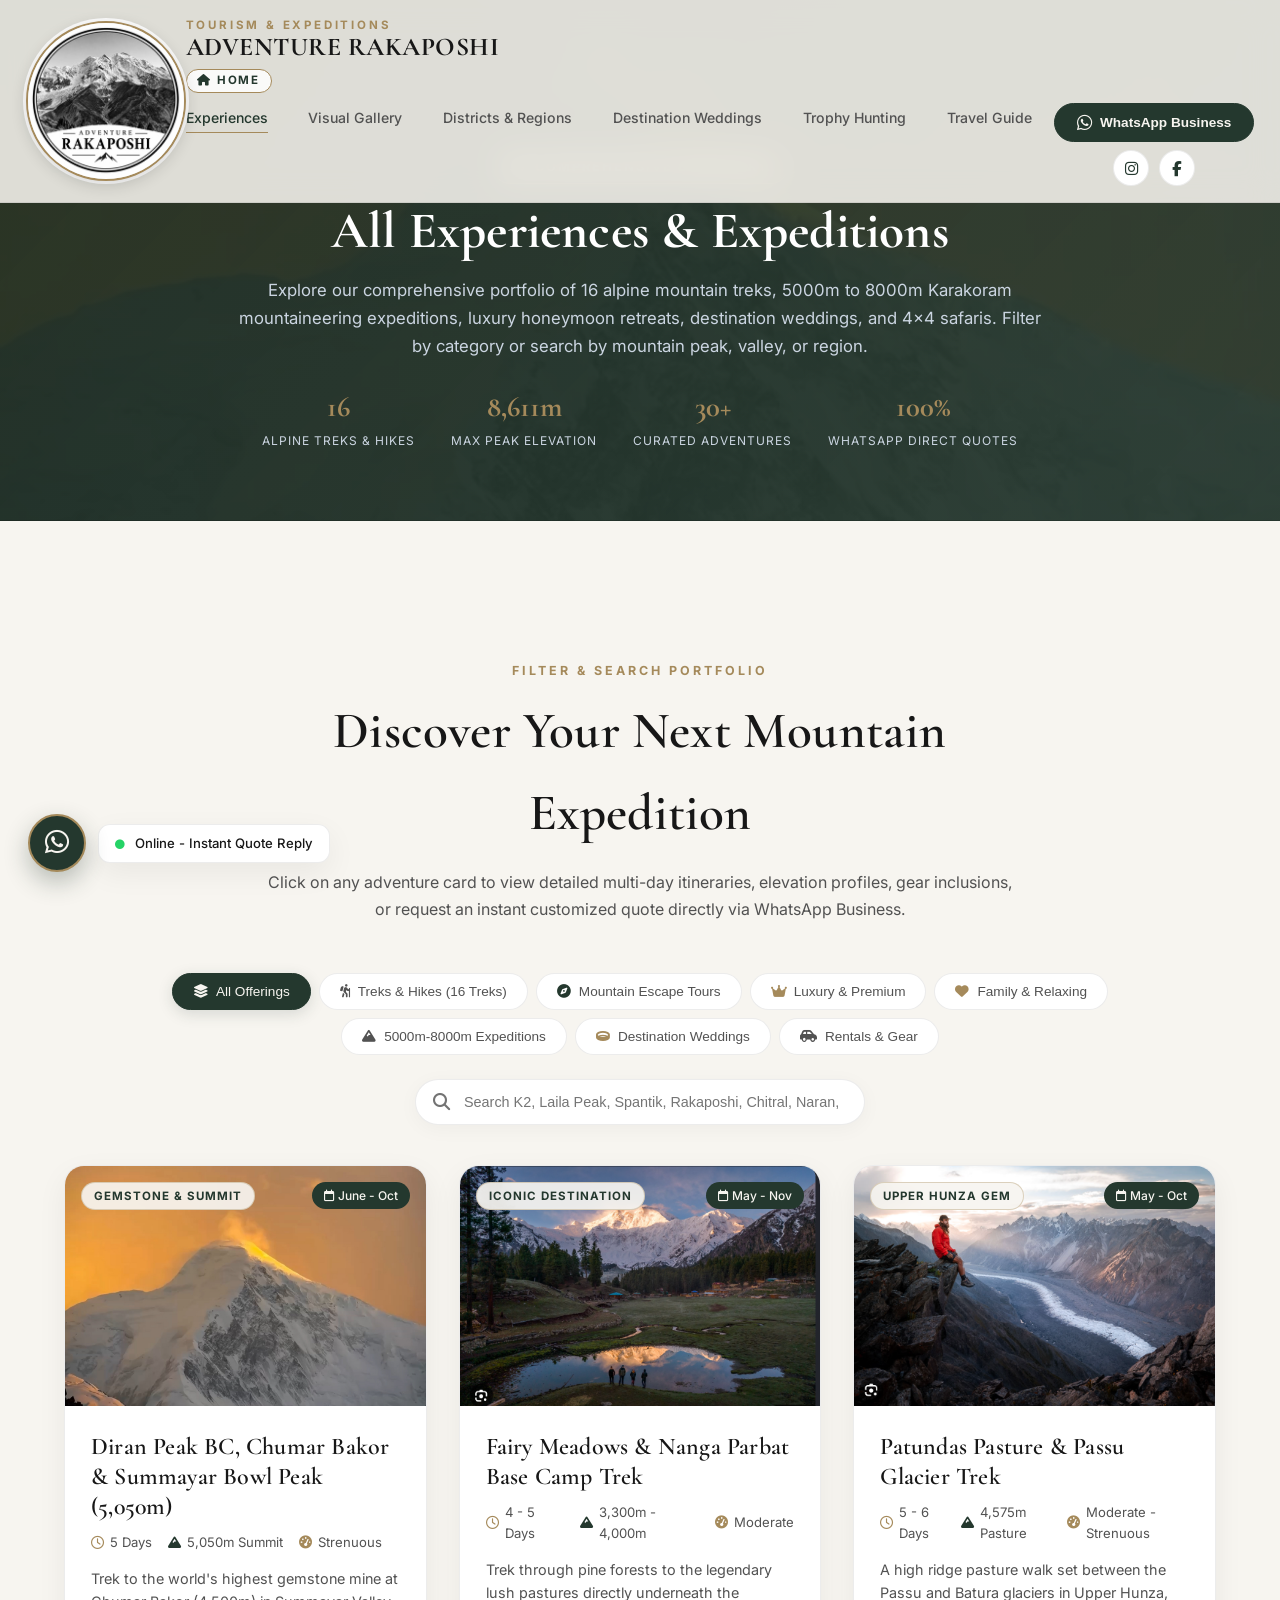
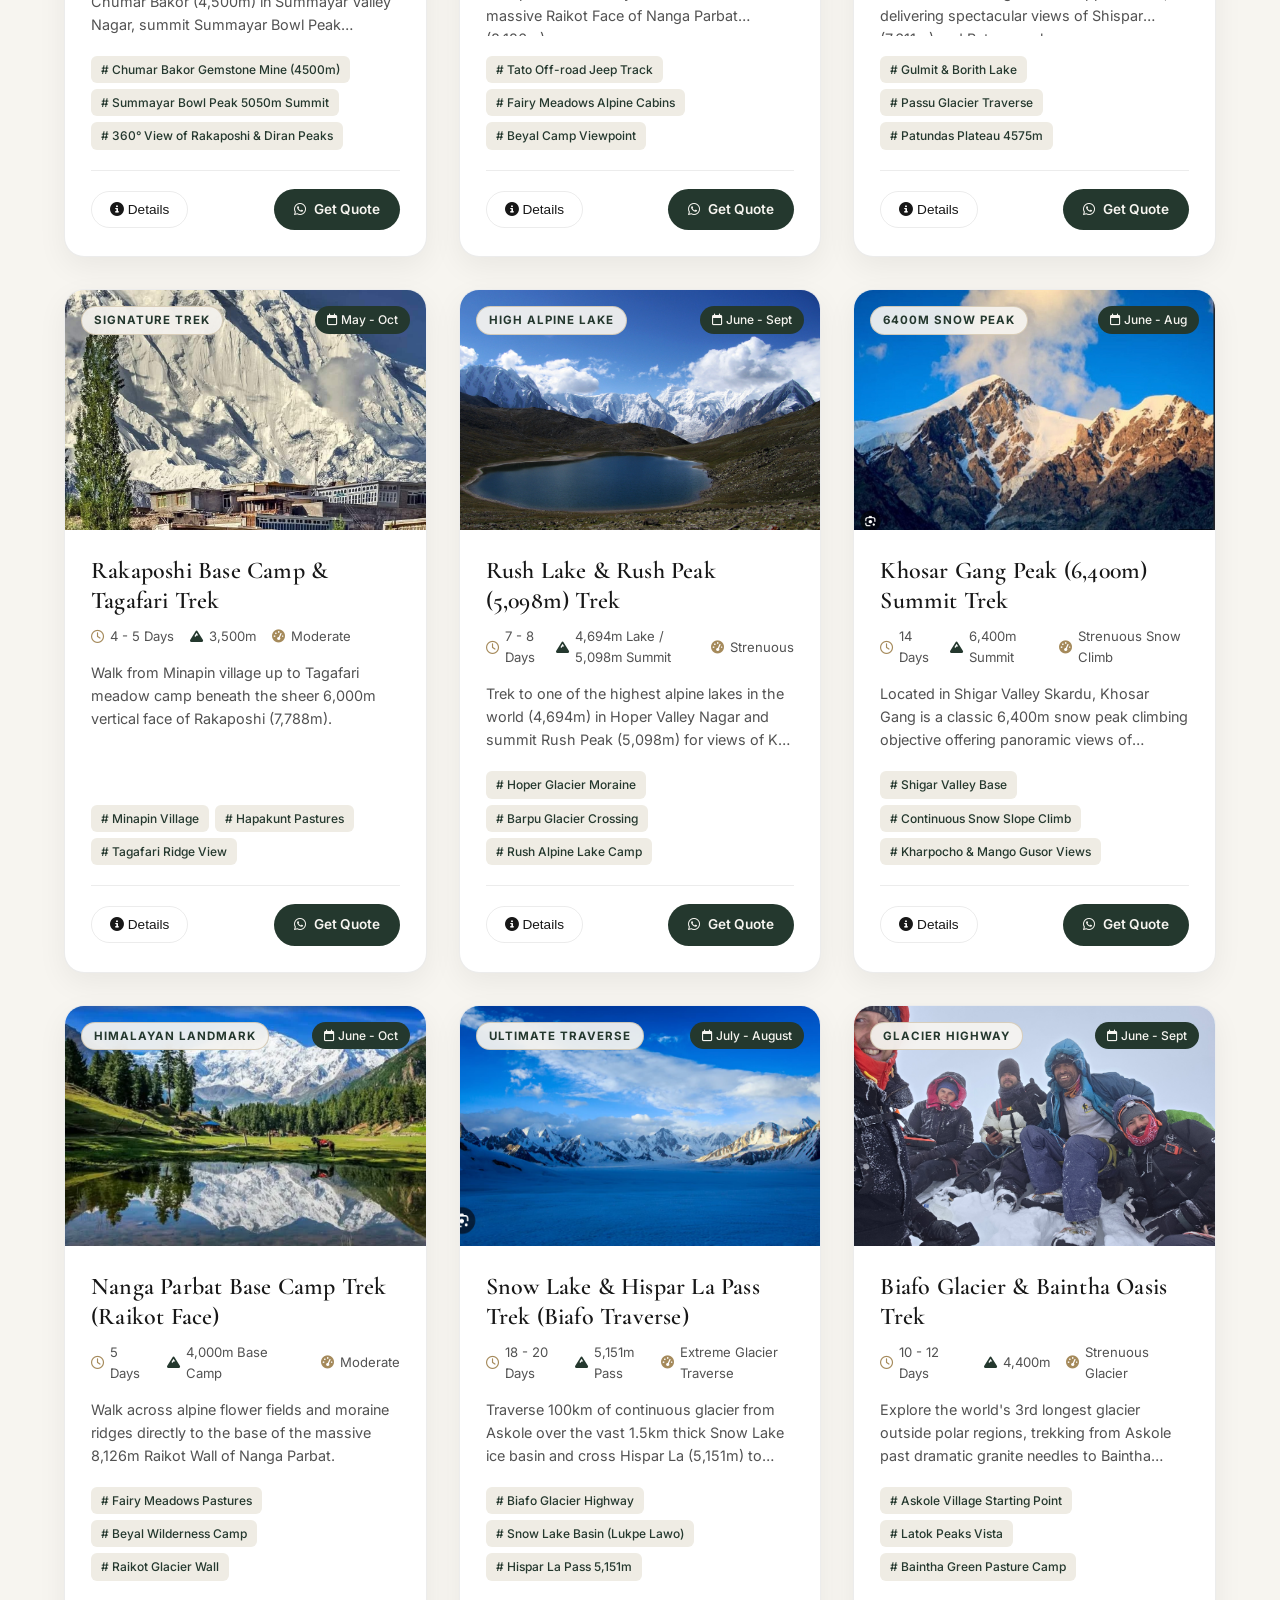
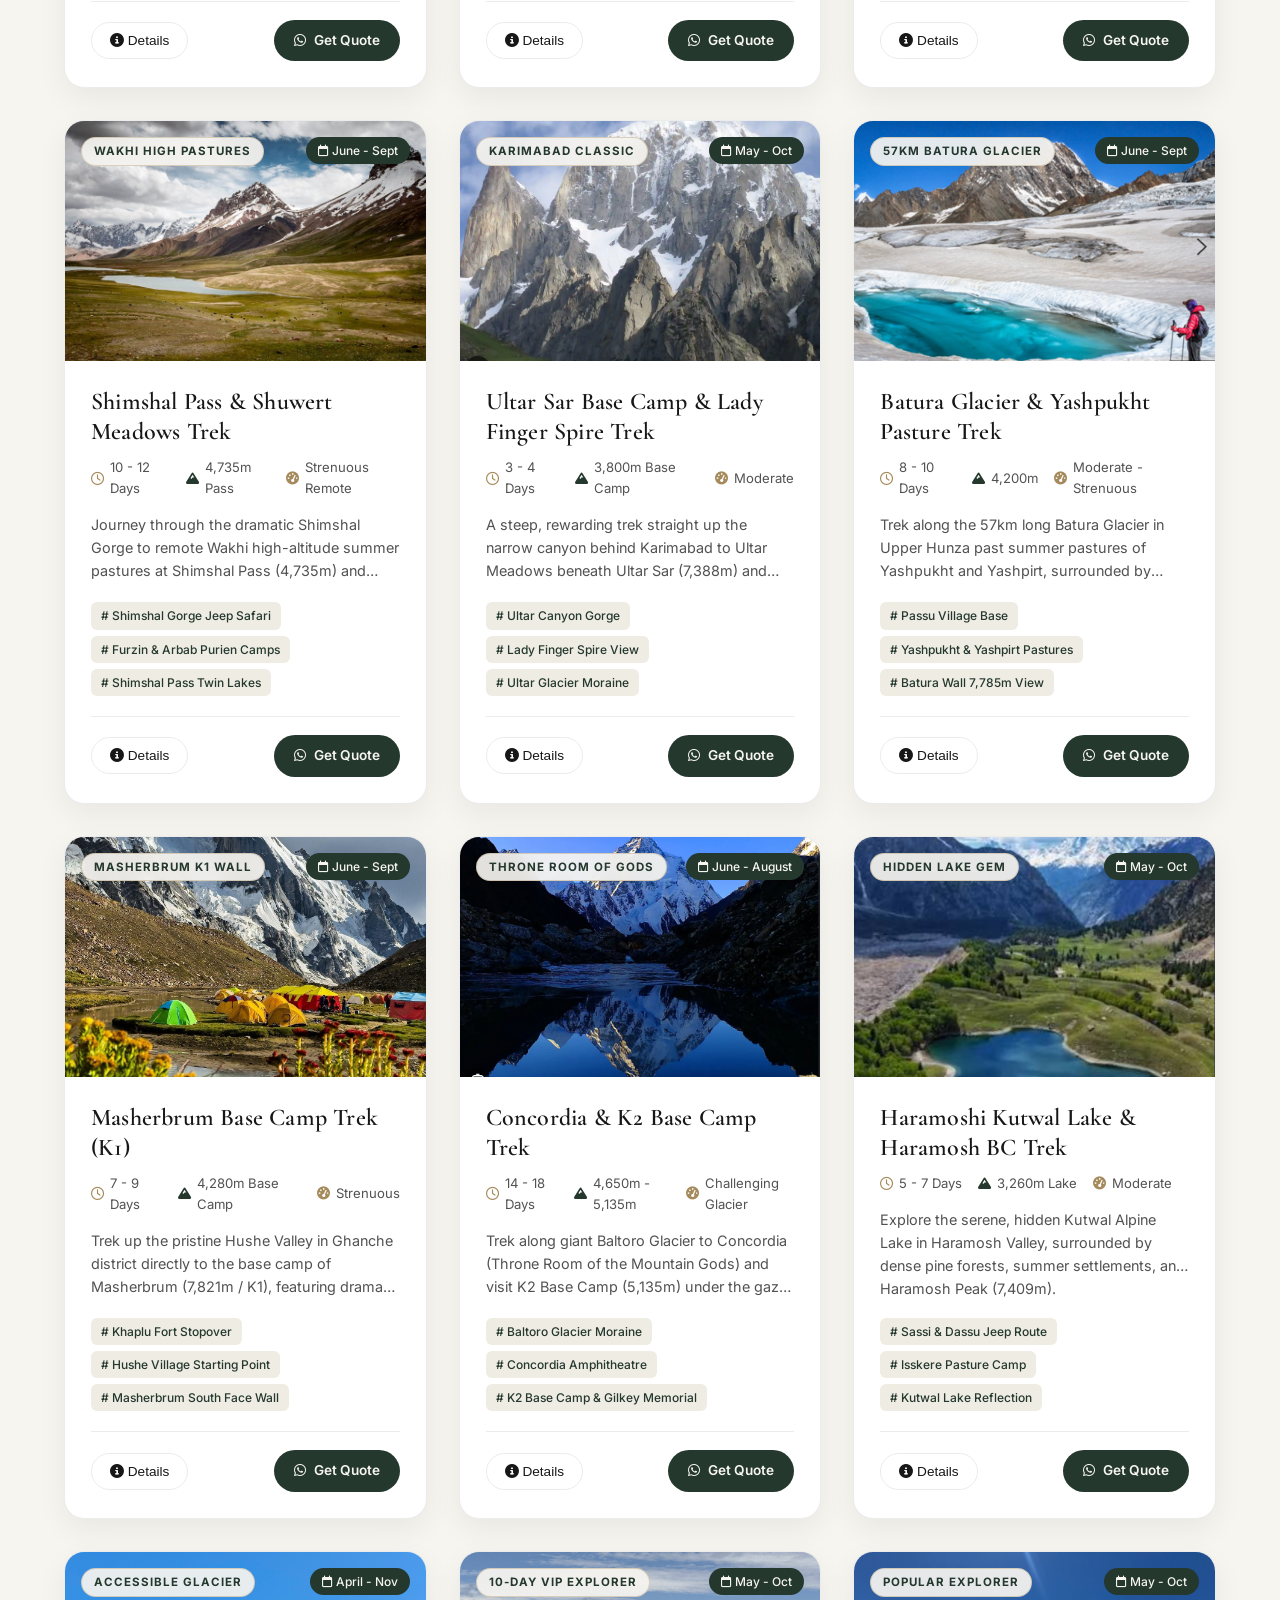
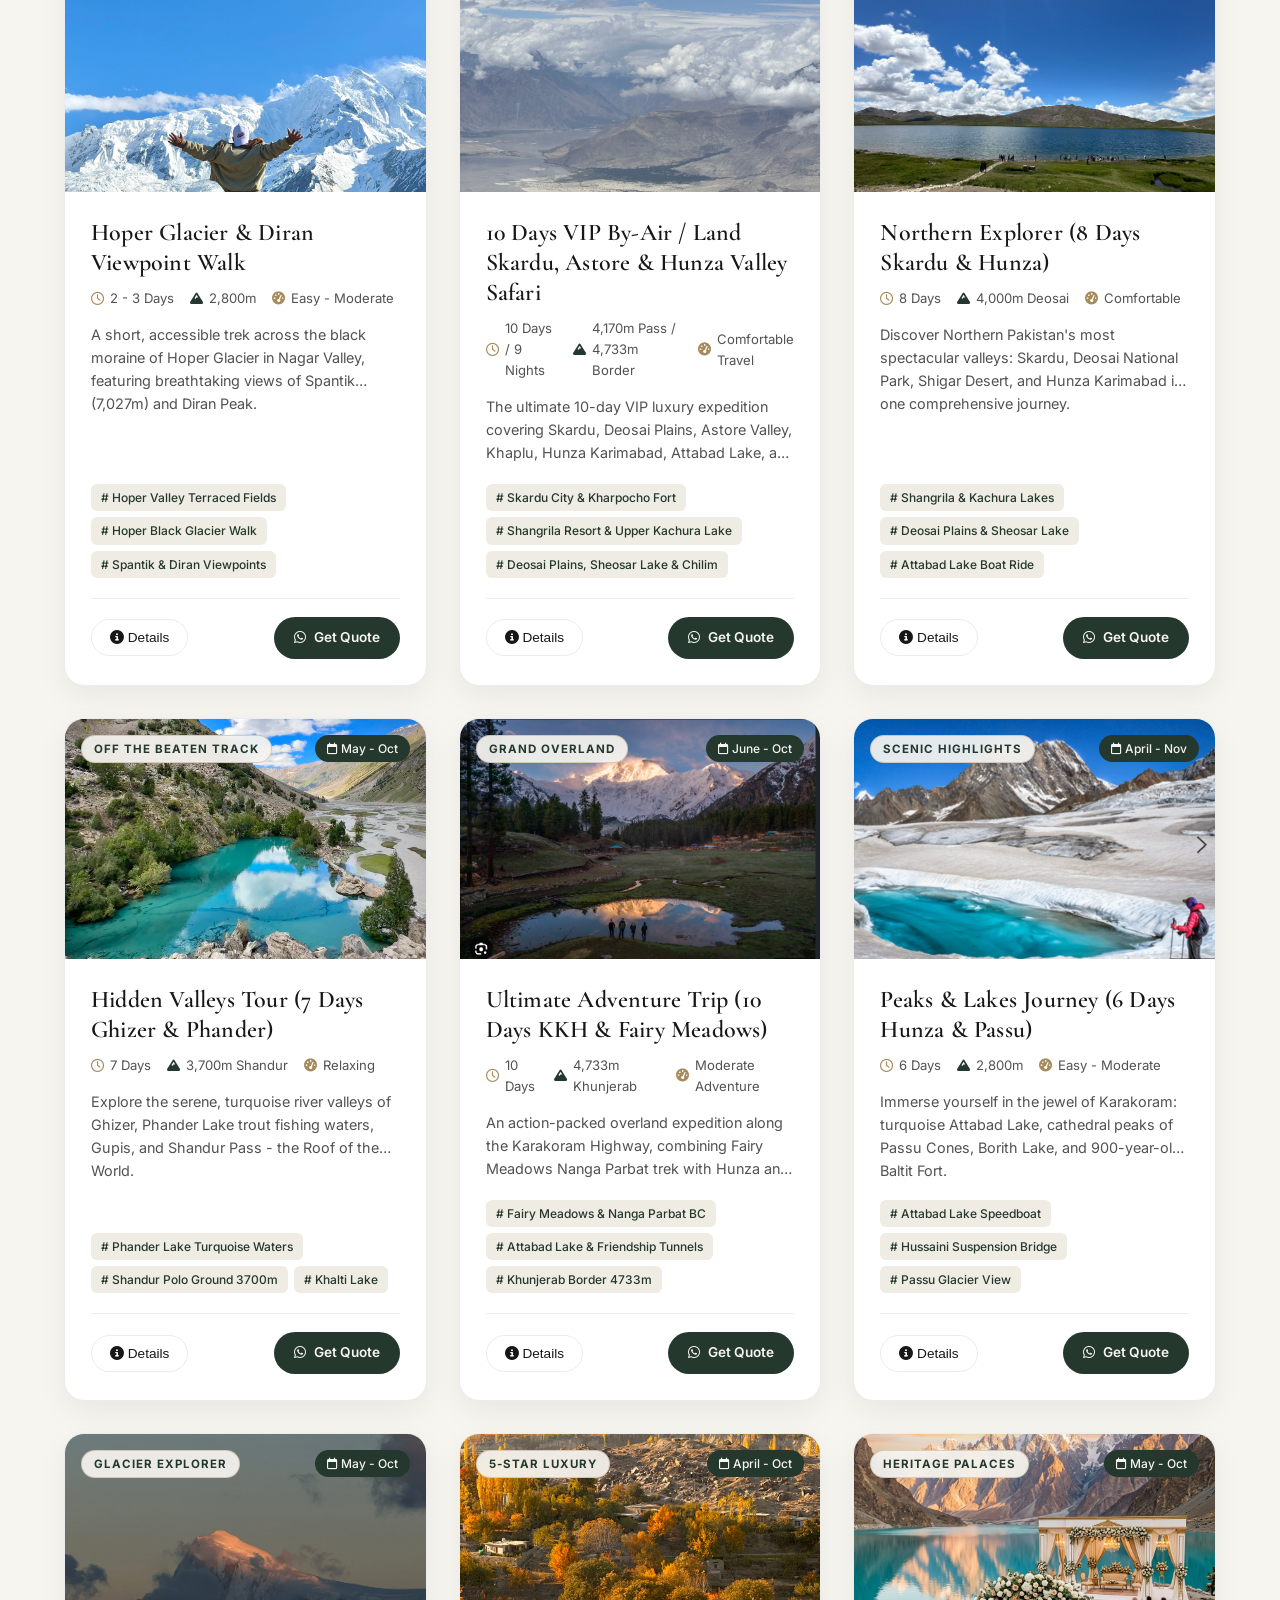
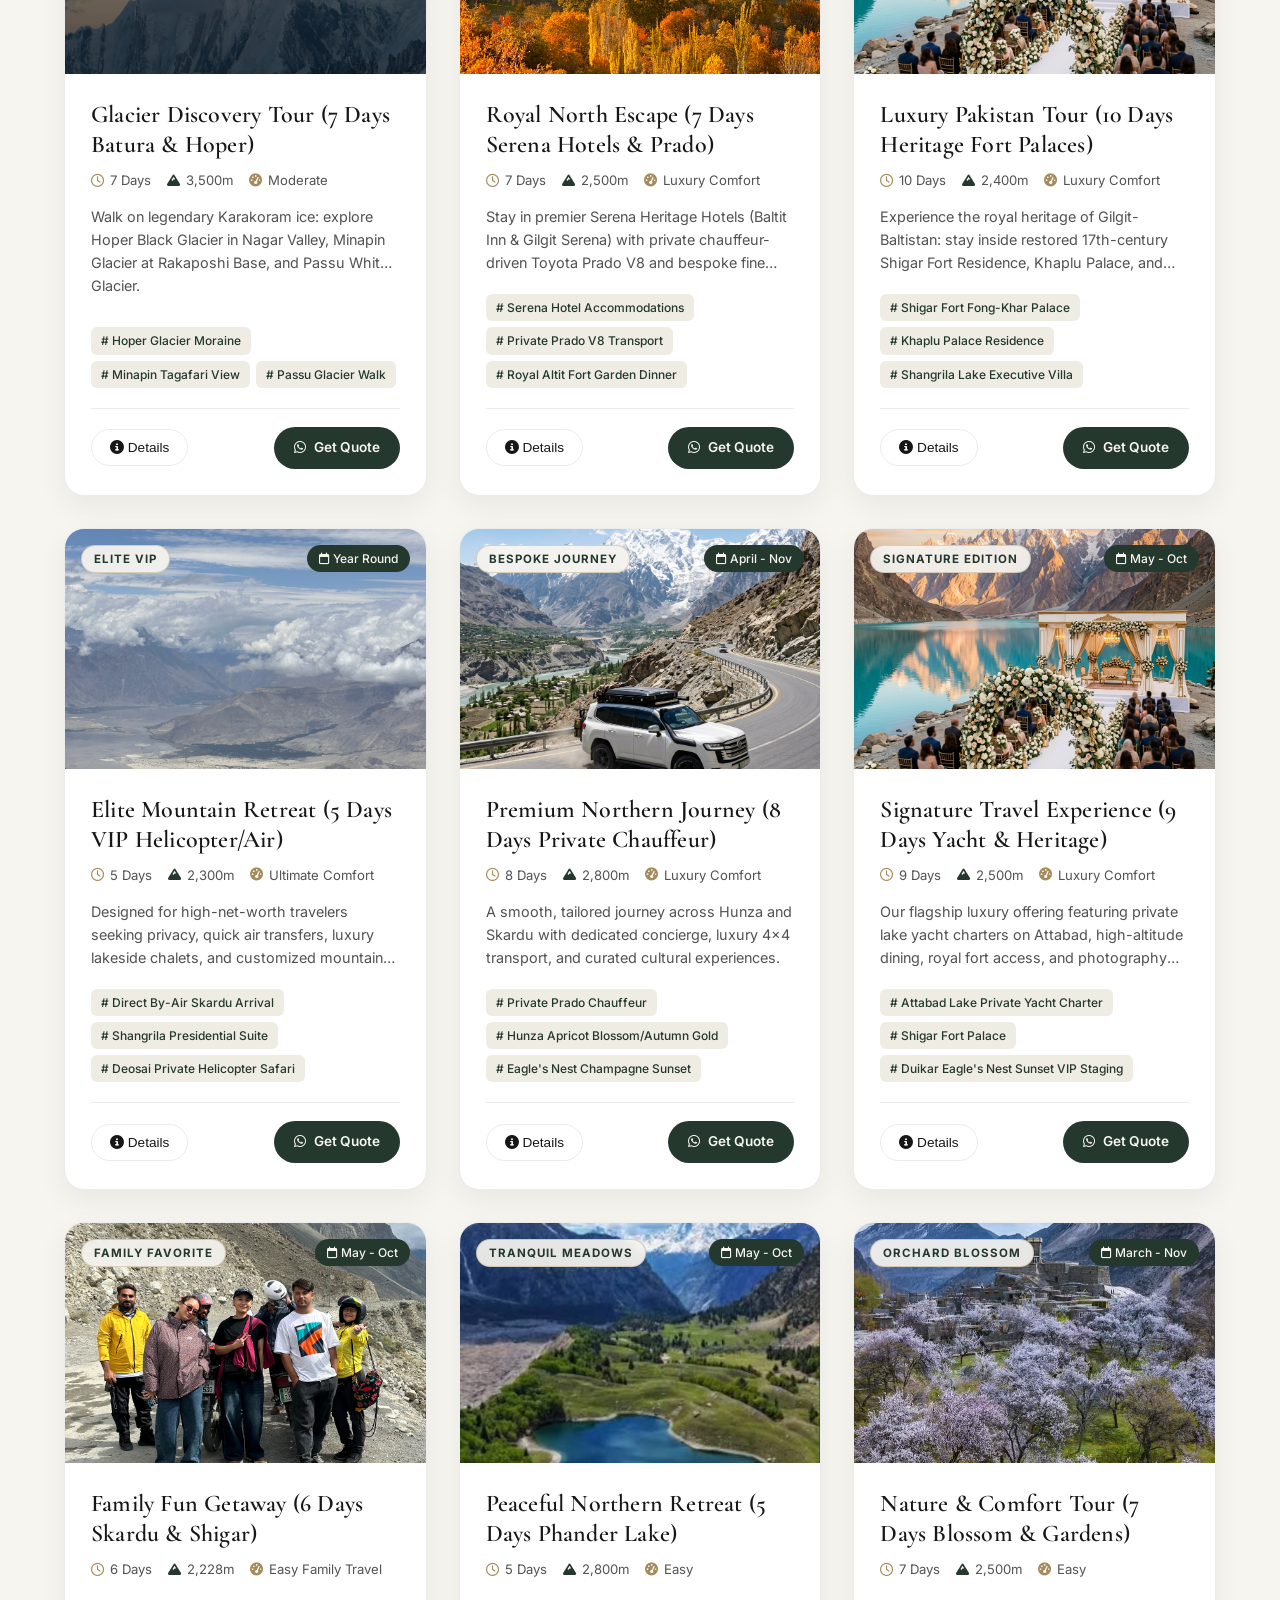
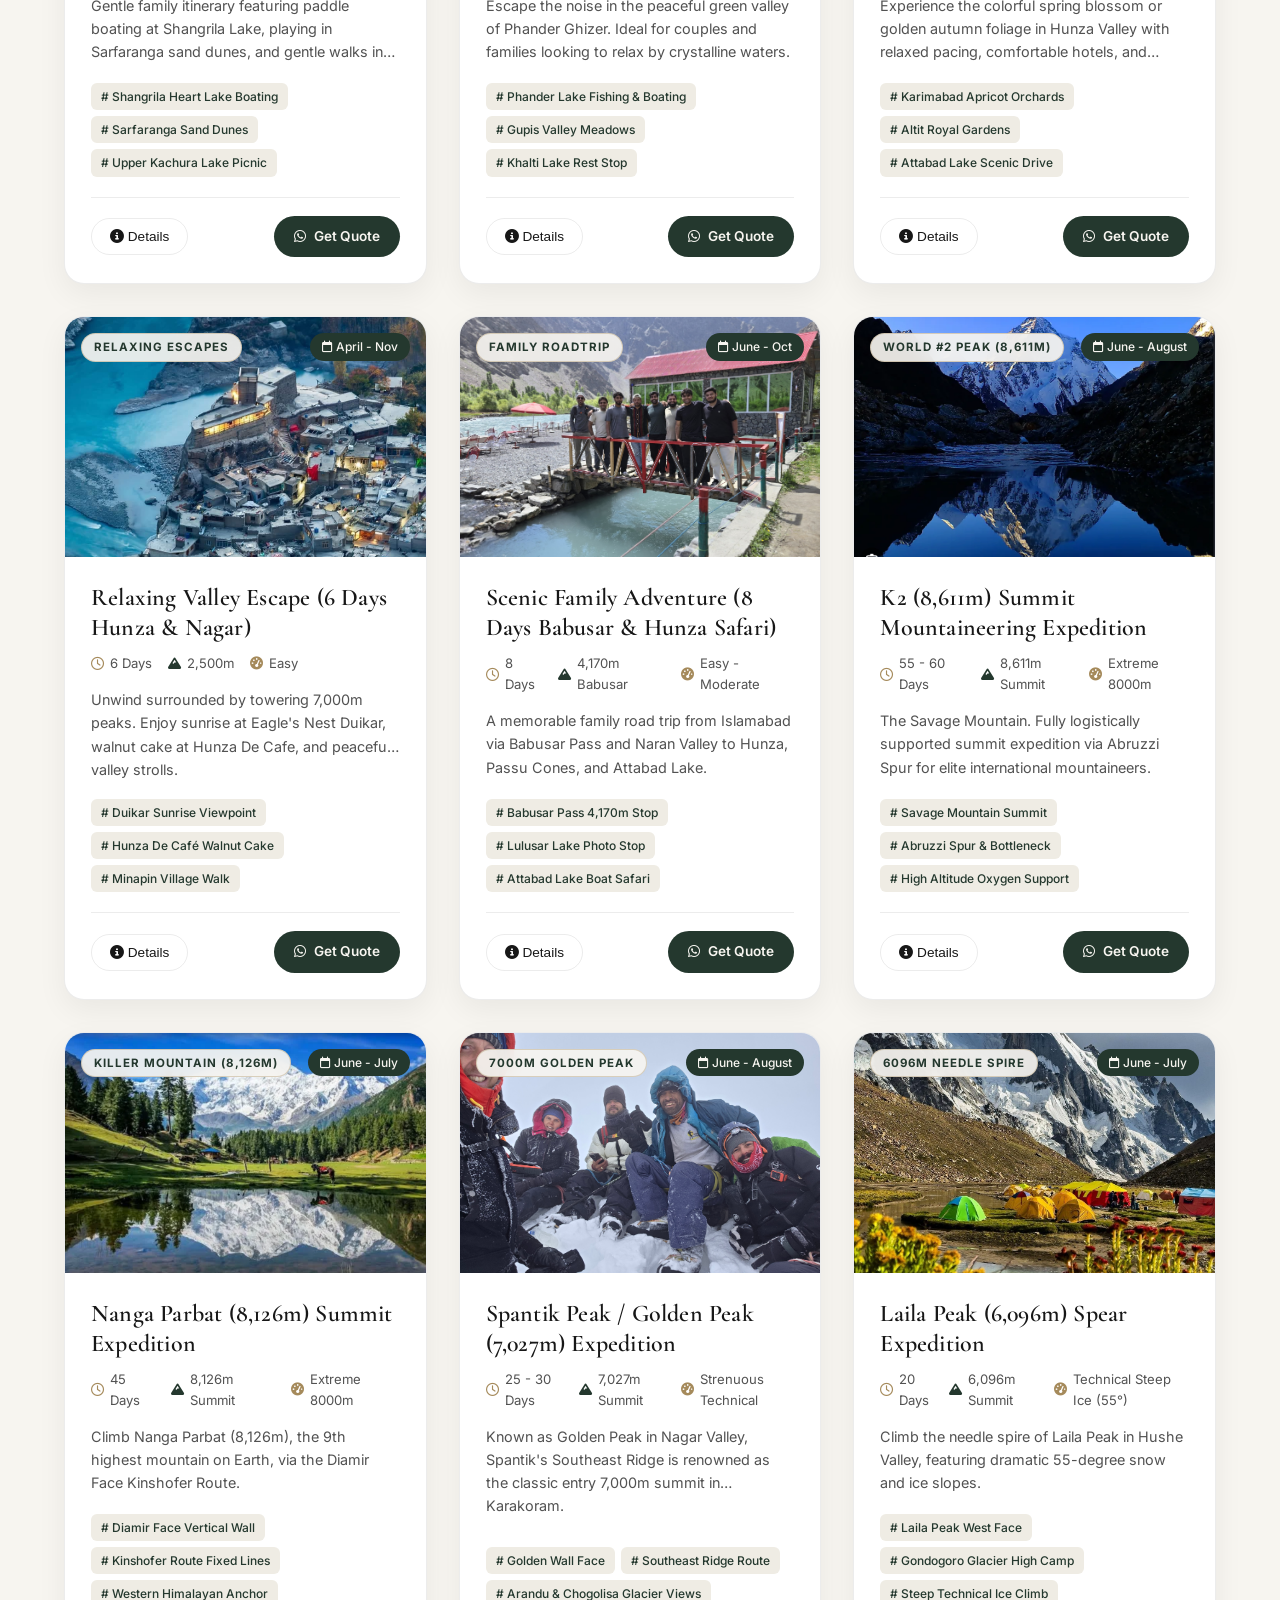
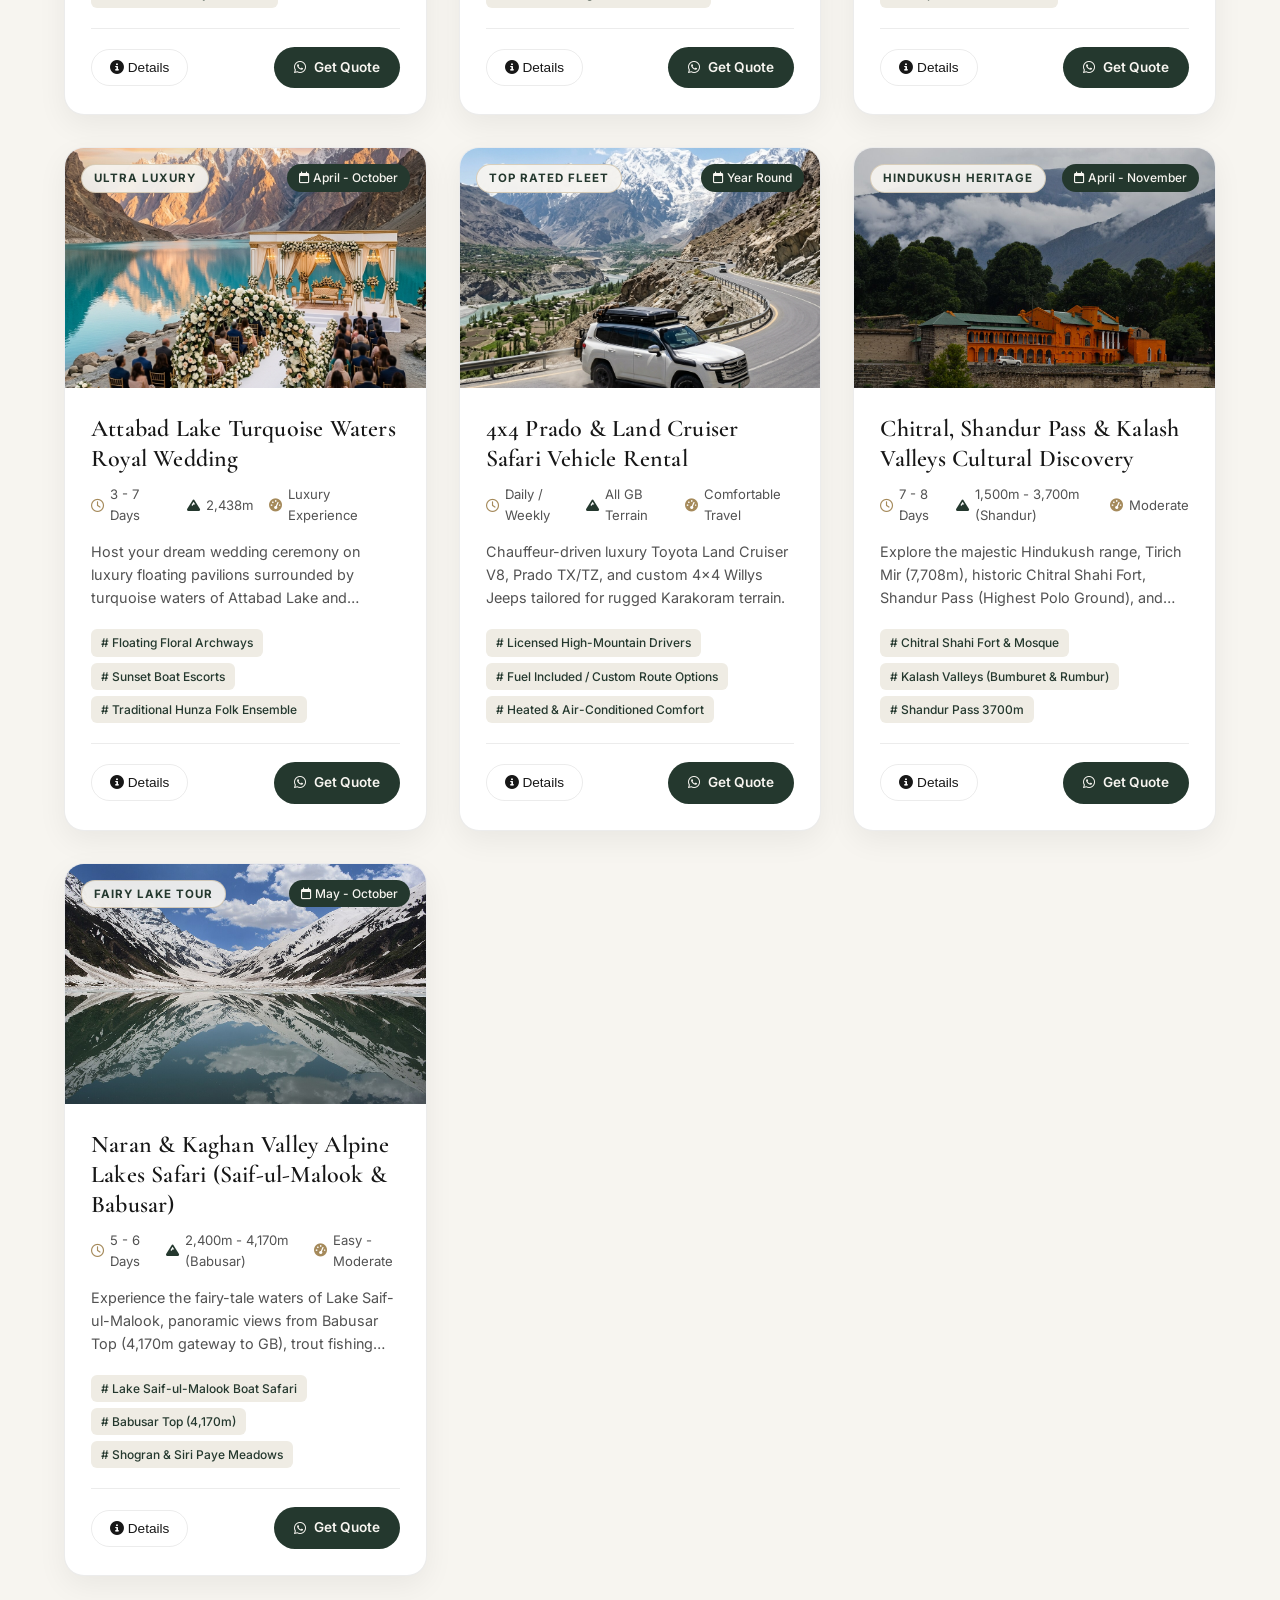
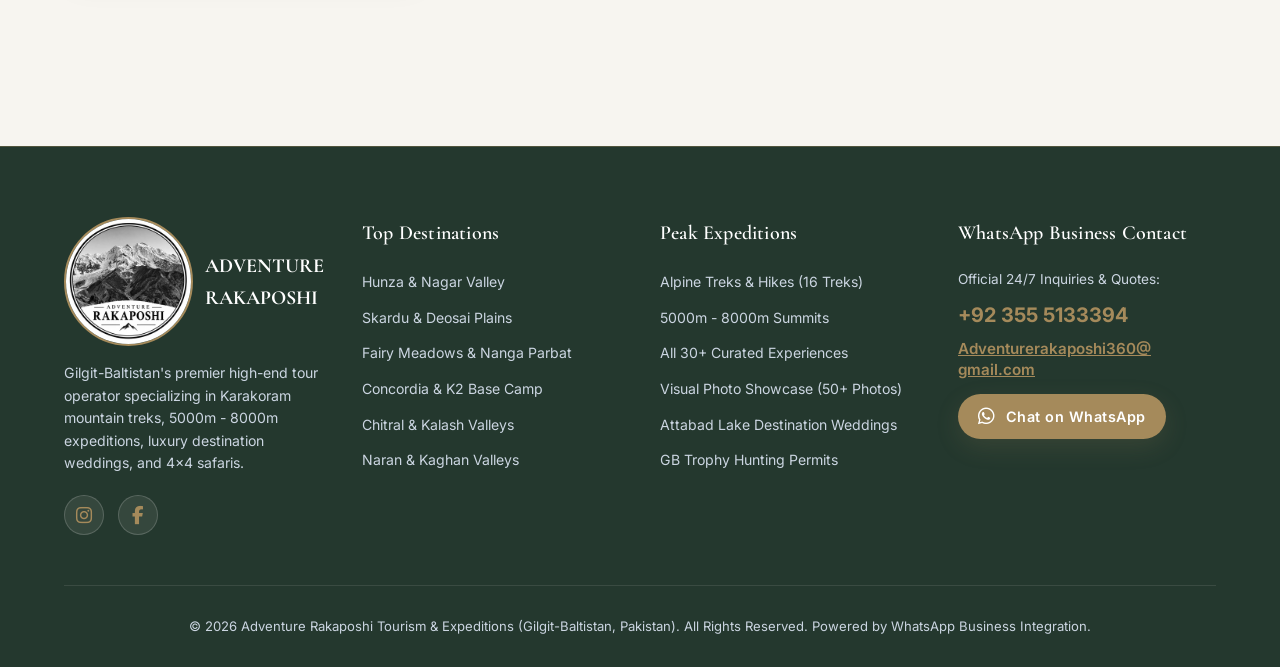
==== commit 419e40fe: "Add Search Console verification and a phone menu. The header links were clipped off small screens, s" ====
--- a/experiences.html
+++ b/experiences.html
@@ -3,7 +3,13 @@
 <head>
   <meta charset="UTF-8">
   <meta name="viewport" content="width=device-width, initial-scale=1.0">
-  <title>All Experiences & Expeditions | Adventure Rakaposhi Gilgit-Baltistan</title>
+  <title>Adventure Rakaposhi</title>
+  <link rel="icon" href="favicon.ico" sizes="any">
+  <link rel="apple-touch-icon" href="apple-touch-icon.png">
+  <meta name="application-name" content="Adventure Rakaposhi">
+  <meta property="og:site_name" content="Adventure Rakaposhi">
+  <meta property="og:title" content="Adventure Rakaposhi">
+  <meta property="og:image" content="apple-touch-icon.png">
   <meta name="description" content="Browse our complete catalog of high-altitude mountain treks, 5000m-8000m expeditions, luxury escapes, destination weddings, and 4x4 vehicle safaris in Gilgit-Baltistan, Pakistan.">
   <meta name="keywords" content="Adventure Rakaposhi, Gilgit Baltistan Treks, K2 Expedition, Spantik Peak, Rakaposhi Base Camp, Hunza Tour, Skardu Safari, Chitral Kalash Tour, Naran Kaghan Tour">
 
@@ -16,7 +22,7 @@
   <link rel="stylesheet" href="https://cdnjs.cloudflare.com/ajax/libs/font-awesome/6.4.0/css/all.min.css">
 
   <!-- Custom Stylesheet -->
-  <link rel="stylesheet" href="style.css?v=10">
+  <link rel="stylesheet" href="style.css?v=13">
 </head>
 <body>
 
@@ -25,12 +31,13 @@
     <div class="container nav-container">
       <a href="index.html" class="logo-link">
         <img src="images/web/logo/logo.jpg" alt="Adventure Rakaposhi Logo" class="logo-badge" id="header-logo" width="160" height="160" onError="this.src='https://images.unsplash.com/photo-1464822759023-fed622ff2c3b?auto=format&fit=crop&w=200&q=80'">
-        <div class="logo-text-group">
+      </a>
+      <div class="nav-side">
+        <a href="index.html" class="brand-link">
           <span class="brand-sub">Tourism & Expeditions</span>
           <span class="brand-main">ADVENTURE RAKAPOSHI</span>
           <span class="home-chip"><i class="fa-solid fa-house"></i> Home</span>
-        </div>
-      </a>
+        </a>
 
       <ul class="nav-menu" id="nav-menu">
         <li class="nav-pages">
@@ -42,8 +49,10 @@
           <a href="index.html#guide" class="nav-link">Travel Guide</a>
         </li>
         <li class="nav-actions">
-          <div class="nav-contact">
-            <a href="index.html#contact" class="nav-link">Contact</a>
+          <div class="nav-social-stack">
+            <button onclick="openCustomQuoteModal('General Inquiry')" class="nav-cta-btn">
+              <i class="fa-brands fa-whatsapp" style="font-size: 1.1rem;"></i> WhatsApp Business
+            </button>
             <div class="nav-socials-group">
               <a href="https://www.instagram.com/hussain_travel?stkn=MWN4OW56OHJlb2lyZA%3D%3D&utm_source=qr" target="_blank" rel="noopener noreferrer" class="nav-social-btn" aria-label="Follow Adventure Rakaposhi on Instagram">
                 <i class="fa-brands fa-instagram"></i>
@@ -53,13 +62,11 @@
               </a>
             </div>
           </div>
-          <button onclick="openCustomQuoteModal('General Inquiry')" class="nav-cta-btn">
-            <i class="fa-brands fa-whatsapp" style="font-size: 1.1rem;"></i> WhatsApp Business
-          </button>
         </li>
       </ul>
-
-      <button class="mobile-toggle" id="mobile-toggle" aria-label="Toggle navigation menu">
+      </div>
+
+      <button class="mobile-toggle" id="mobile-toggle" type="button" aria-label="Open navigation menu" aria-controls="nav-menu" aria-expanded="false">
         <i class="fa-solid fa-bars"></i>
       </button>
     </div>
@@ -286,6 +293,6 @@
   </footer>
 
   <!-- Main JavaScript File -->
-  <script type="module" src="app.js?v=7"></script>
+  <script type="module" src="app.js?v=8"></script>
 </body>
 </html>
--- a/style.css
+++ b/style.css
@@ -157,9 +157,22 @@
   transform: scale(1.04);
 }
 
-.logo-text-group {
+.nav-side {
   display: flex;
   flex-direction: column;
+  justify-content: center;
+  flex: 1;
+  min-width: 0;
+  gap: 10px;
+}
+
+.brand-link {
+  display: flex;
+  flex-direction: column;
+  align-items: flex-start;
+  text-decoration: none;
+  color: inherit;
+  align-self: flex-start;
 }
 
 .brand-sub {
@@ -199,7 +212,7 @@
   line-height: 1;
 }
 
-.logo-link:hover .home-chip {
+.brand-link:hover .home-chip {
   background: var(--forest-green);
   color: #fff;
   border-color: var(--forest-green);
@@ -214,8 +227,15 @@
 
 .nav-actions {
   display: flex;
-  align-items: center;
+  align-items: flex-start;
   gap: 16px;
+}
+
+.nav-social-stack {
+  display: flex;
+  flex-direction: column;
+  align-items: center;
+  gap: 8px;
 }
 
 .nav-menu {
@@ -228,34 +248,41 @@
 }
 
 @media (min-width: 993px) {
-  .nav-container {
-    display: grid;
-    grid-template-columns: auto minmax(0, 1fr);
+  .navbar .nav-container {
+    width: min(96%, 1480px);
+    max-width: 1480px;
     align-items: center;
-    column-gap: 12px;
   }
 
   .nav-menu {
+    width: 100%;
     min-width: 0;
-    flex-wrap: wrap;
-    align-content: center;
+    margin-left: 0;
+    flex-wrap: nowrap;
+    align-items: flex-start;
+    gap: 14px;
+  }
+
+  .nav-pages {
+    flex: 1 1 auto;
+    justify-content: space-between;
+    gap: 12px;
+    min-width: 0;
   }
 
   .nav-actions {
-    margin-left: auto;
+    flex: 0 0 auto;
+    margin-left: 8px;
+    gap: 12px;
+    align-items: flex-start;
   }
 
   .nav-link {
     white-space: nowrap;
-  }
-}
-
-.nav-contact {
-  display: flex;
-  flex-direction: column;
-  align-items: center;
-  gap: 8px;
-}
+    font-size: 0.84rem;
+  }
+}
+
 
 .nav-link {
   color: var(--text-muted);
@@ -1453,8 +1480,52 @@
 }
 
 @media (max-width: 992px) {
+  .navbar {
+    padding: 8px 0;
+  }
+
+  .navbar .nav-container {
+    width: calc(100% - 28px);
+    max-width: none;
+    gap: 10px;
+    align-items: center;
+  }
+
+  .logo-badge {
+    width: 58px;
+    height: 58px;
+  }
+
+  .nav-side {
+    gap: 0;
+    min-width: 0;
+  }
+
+  .brand-link {
+    min-width: 0;
+    max-width: 100%;
+  }
+
+  .brand-sub,
   .brand-main {
-    font-size: 1.15rem;
+    display: block;
+    max-width: 100%;
+    white-space: nowrap;
+    overflow: hidden;
+    text-overflow: ellipsis;
+  }
+
+  .brand-sub {
+    font-size: 0.58rem;
+    letter-spacing: 1.2px;
+  }
+
+  .brand-main {
+    font-size: 0.98rem;
+  }
+
+  .home-chip {
+    display: none;
   }
 
   /* The header blur makes a fixed menu visible but untappable. Drop it while the menu is open. */
@@ -1471,8 +1542,9 @@
     background: var(--bg-primary);
     flex-direction: column;
     align-items: stretch;
-    padding: 18px 24px 28px;
-    gap: 4px;
+    padding: 8px 16px 16px;
+    gap: 0;
+    margin-left: 0;
     border-bottom: 1px solid var(--border-subtle);
     display: none;
     box-shadow: 0 10px 30px rgba(0, 0, 0, 0.1);
@@ -1500,22 +1572,35 @@
   }
 
   .nav-menu .nav-link {
-    display: block;
-    padding: 12px 4px;
+    display: flex;
+    align-items: center;
+    min-height: 44px;
+    padding: 10px 4px;
     font-size: 1rem;
-  }
-
-  .nav-contact {
+    border-bottom: 1px solid var(--border-subtle);
+  }
+
+  .nav-social-stack {
     align-items: flex-start;
   }
 
-  .nav-menu .nav-cta-btn,
-  .nav-menu .nav-socials-group {
+  .nav-menu .nav-social-stack {
     margin-top: 8px;
   }
   
   .mobile-toggle {
-    display: block;
+    display: inline-flex;
+    align-items: center;
+    justify-content: center;
+    flex: 0 0 44px;
+    width: 44px;
+    height: 44px;
+    margin-left: auto;
+    border: 1px solid var(--border-subtle);
+    border-radius: 12px;
+    background: #fff;
+    position: relative;
+    z-index: 3;
   }
 
   .lightbox-prev { left: 10px; }
@@ -1523,13 +1608,8 @@
 }
 
 @media (max-width: 640px) {
-  .brand-sub {
-    font-size: 0.58rem;
-    letter-spacing: 1.6px;
-  }
-
-  .brand-main {
-    font-size: 1.05rem;
+  .hero {
+    padding-top: 92px;
   }
 
   .footer-logo {
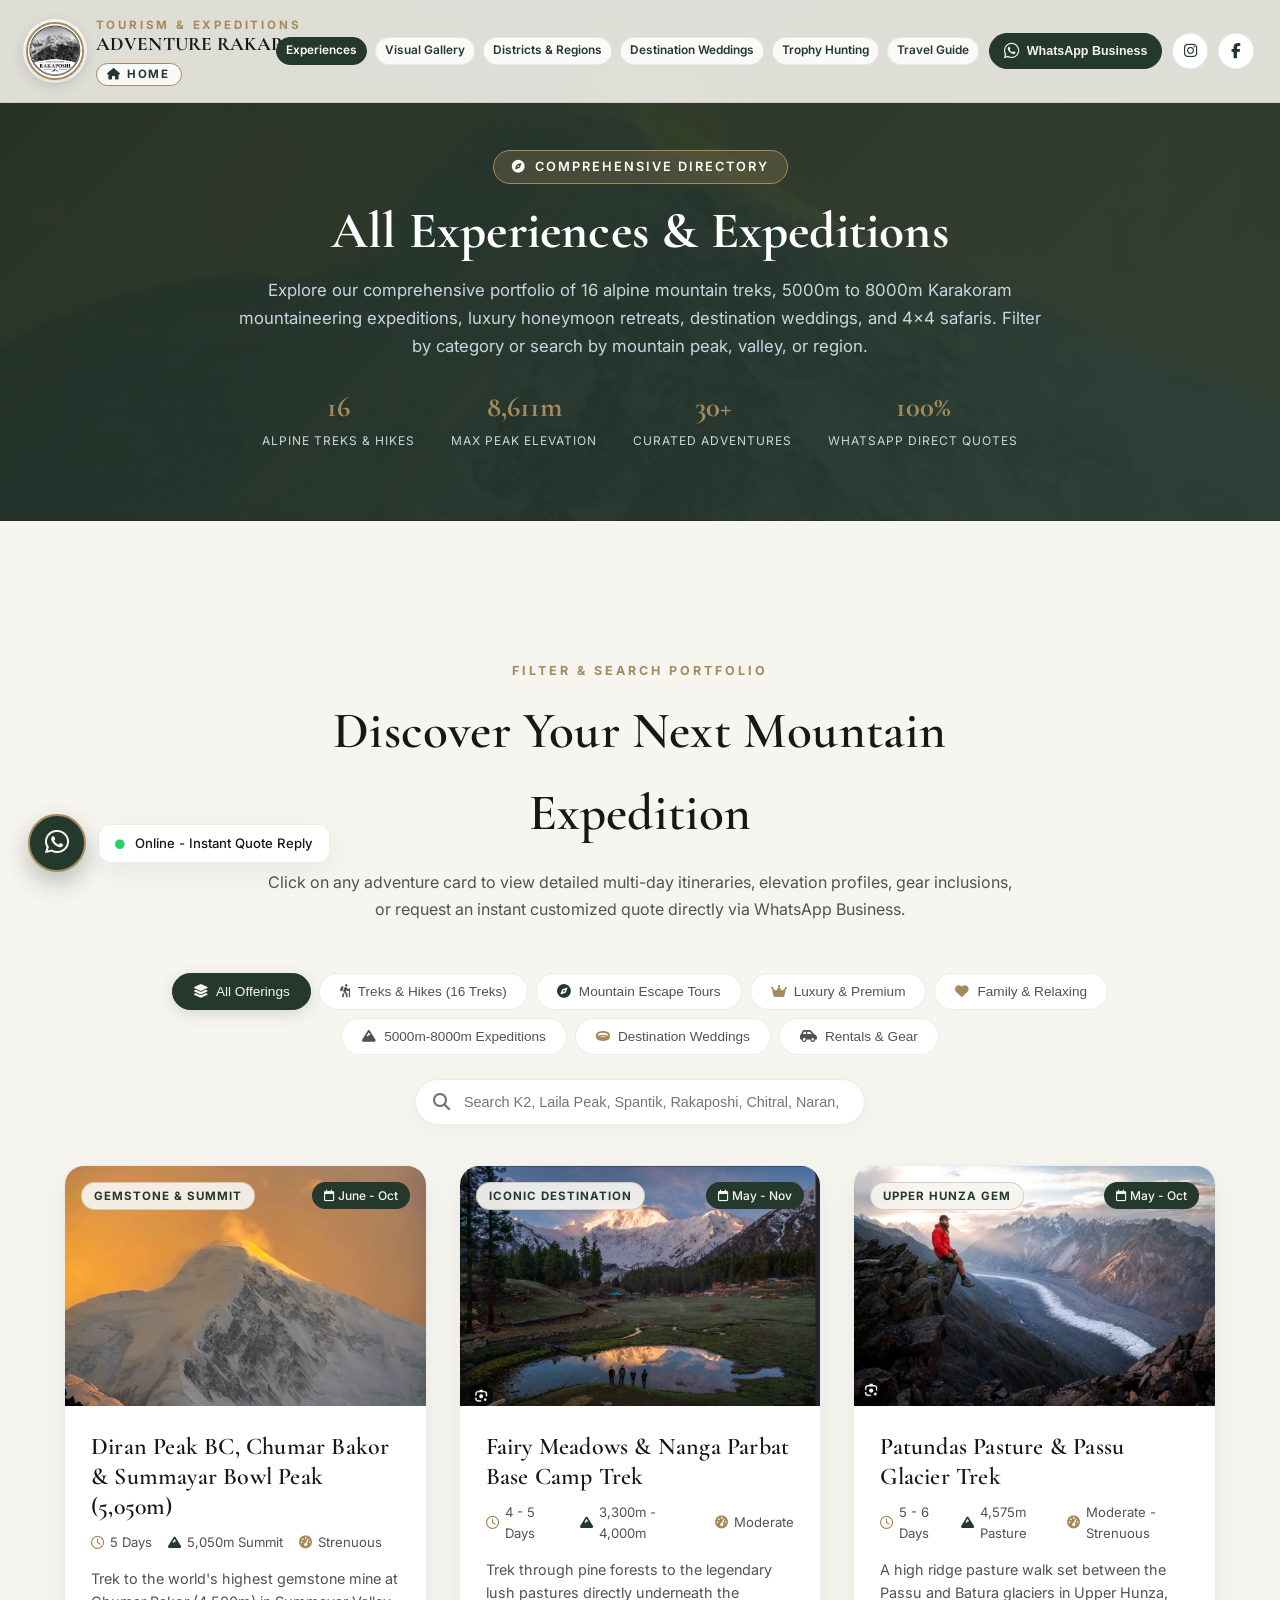
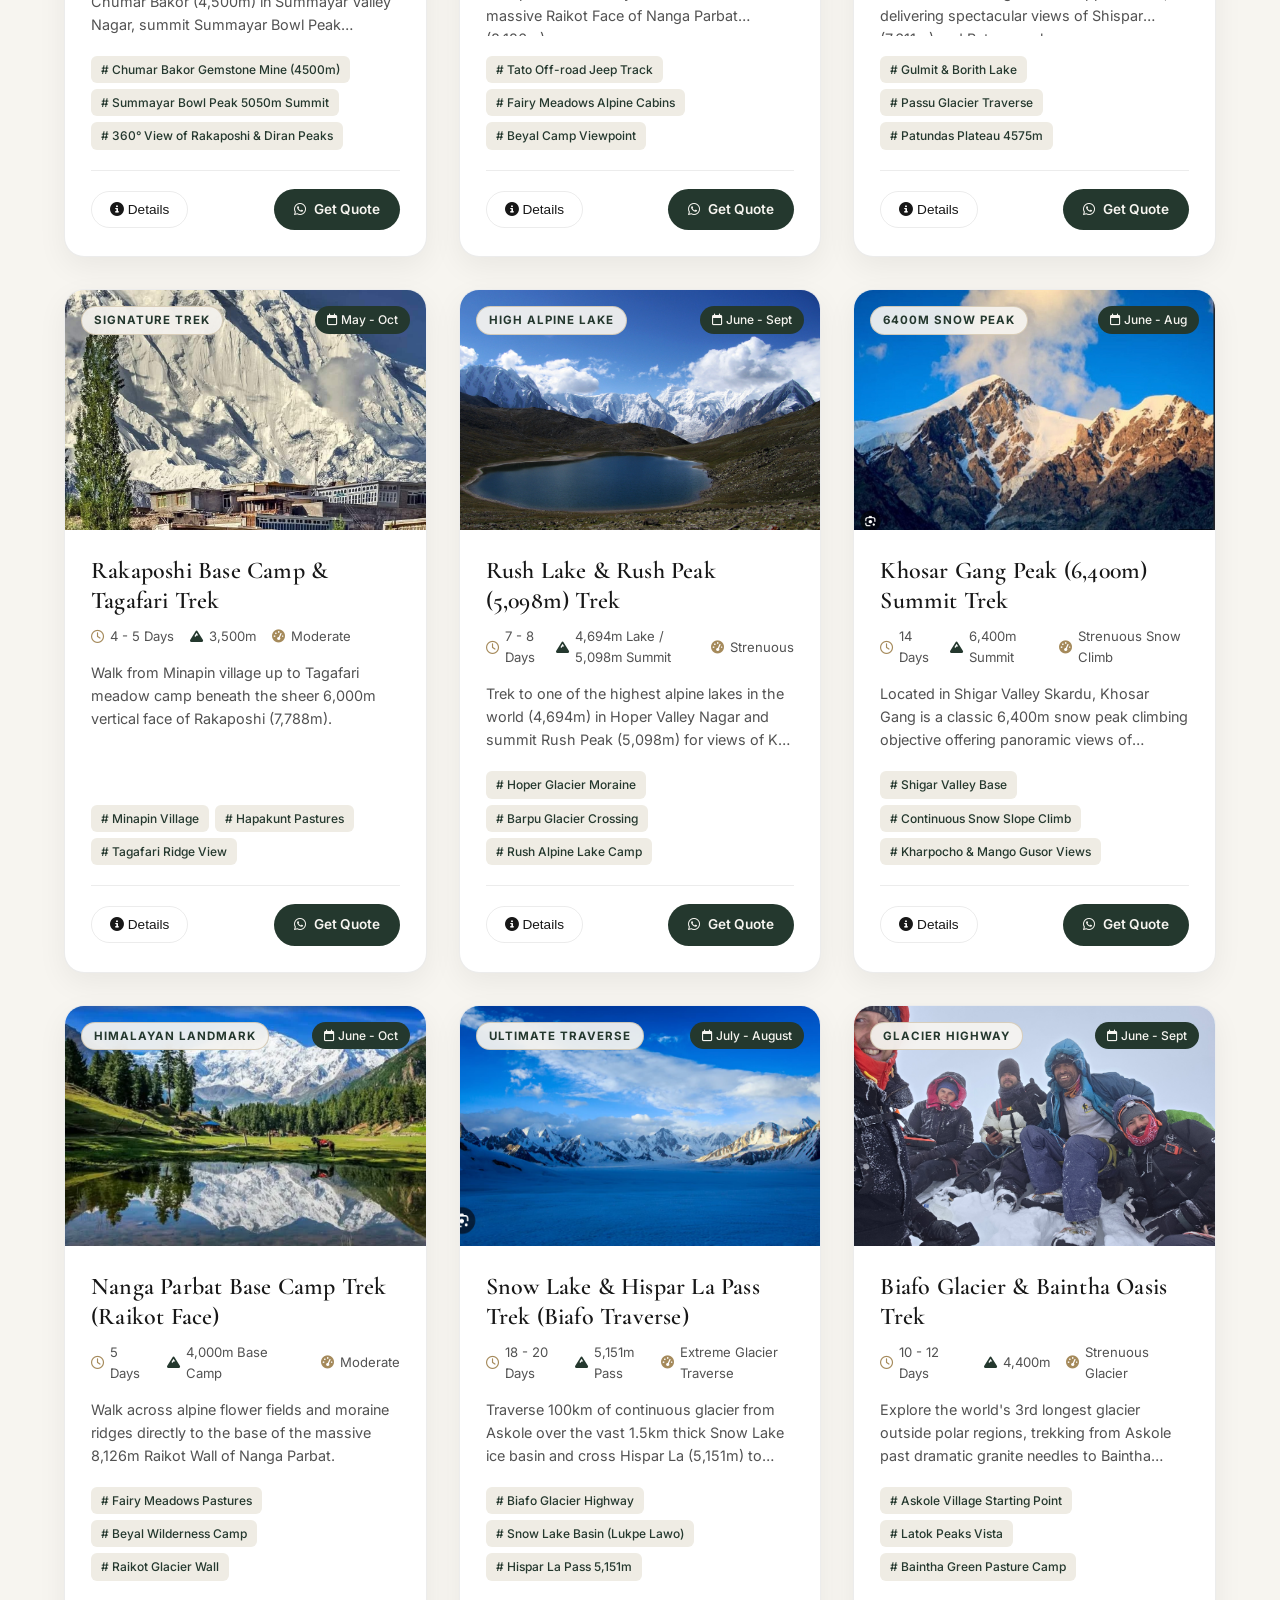
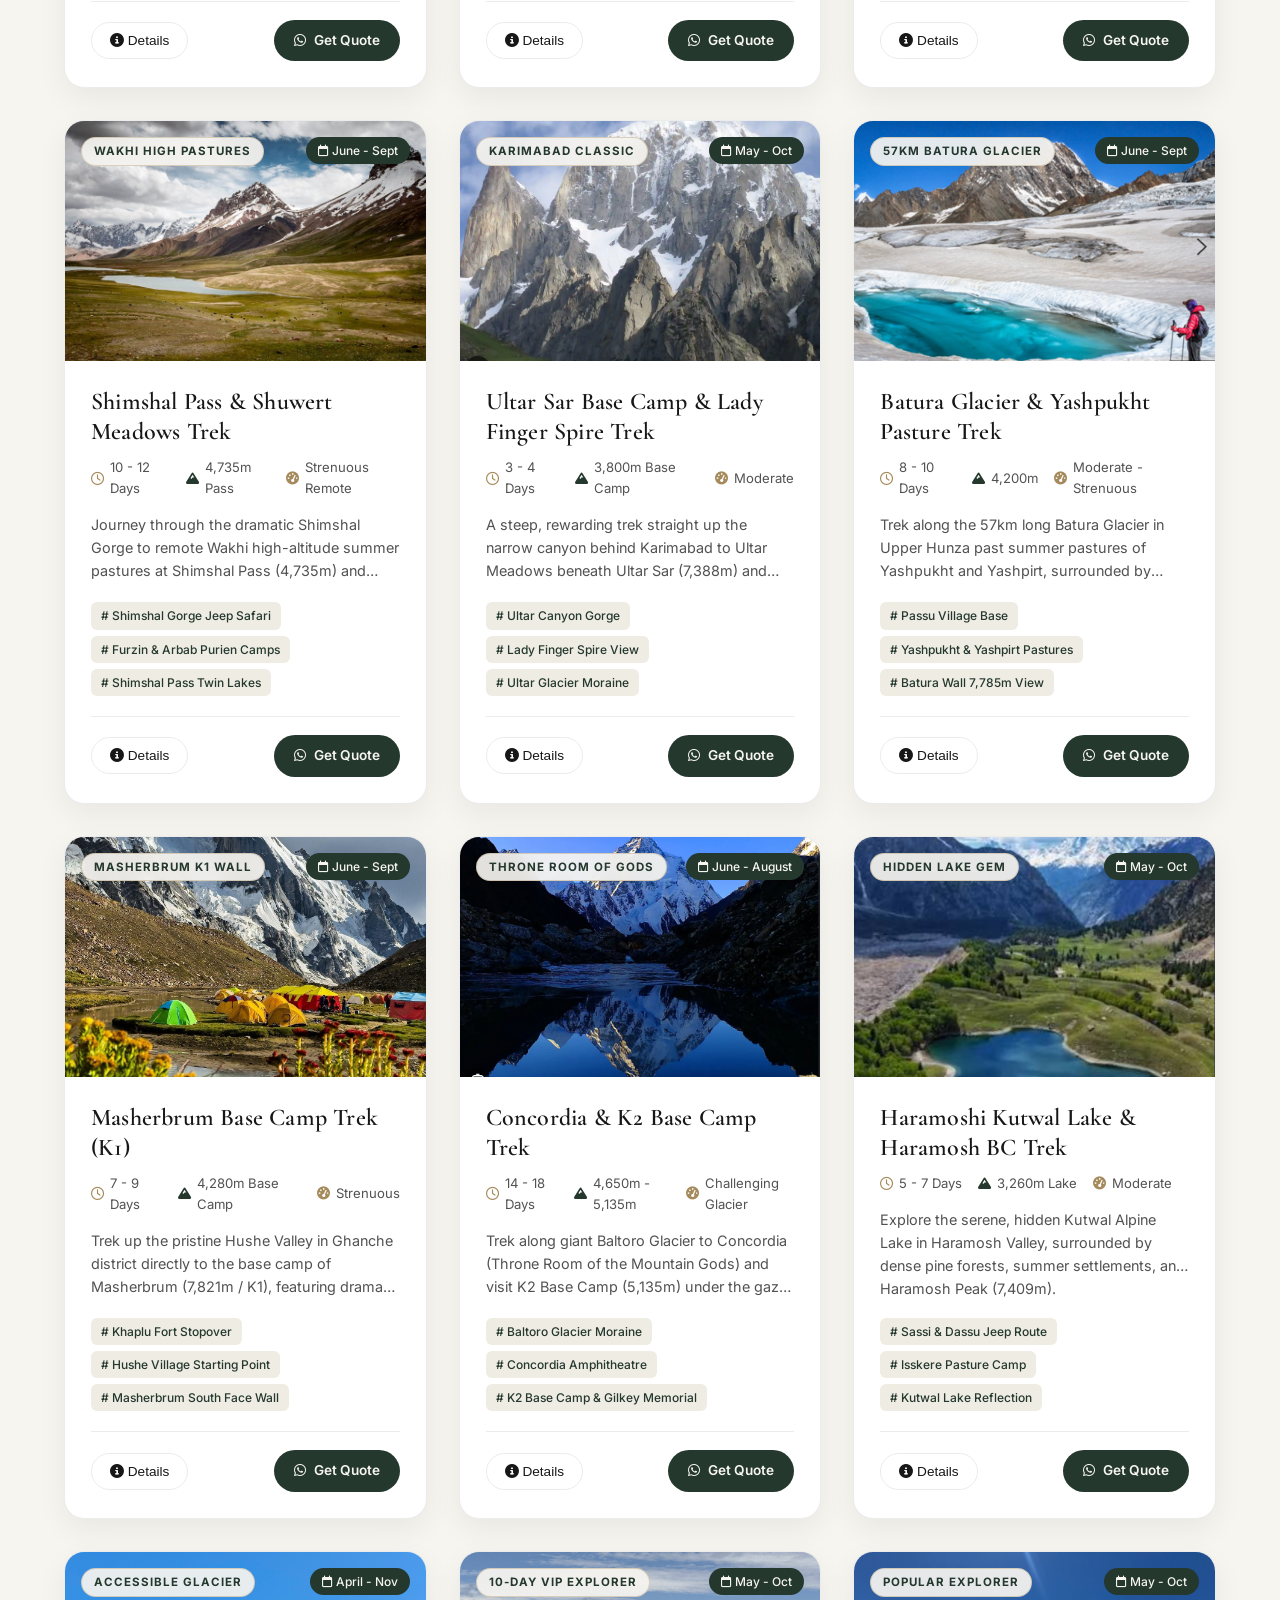
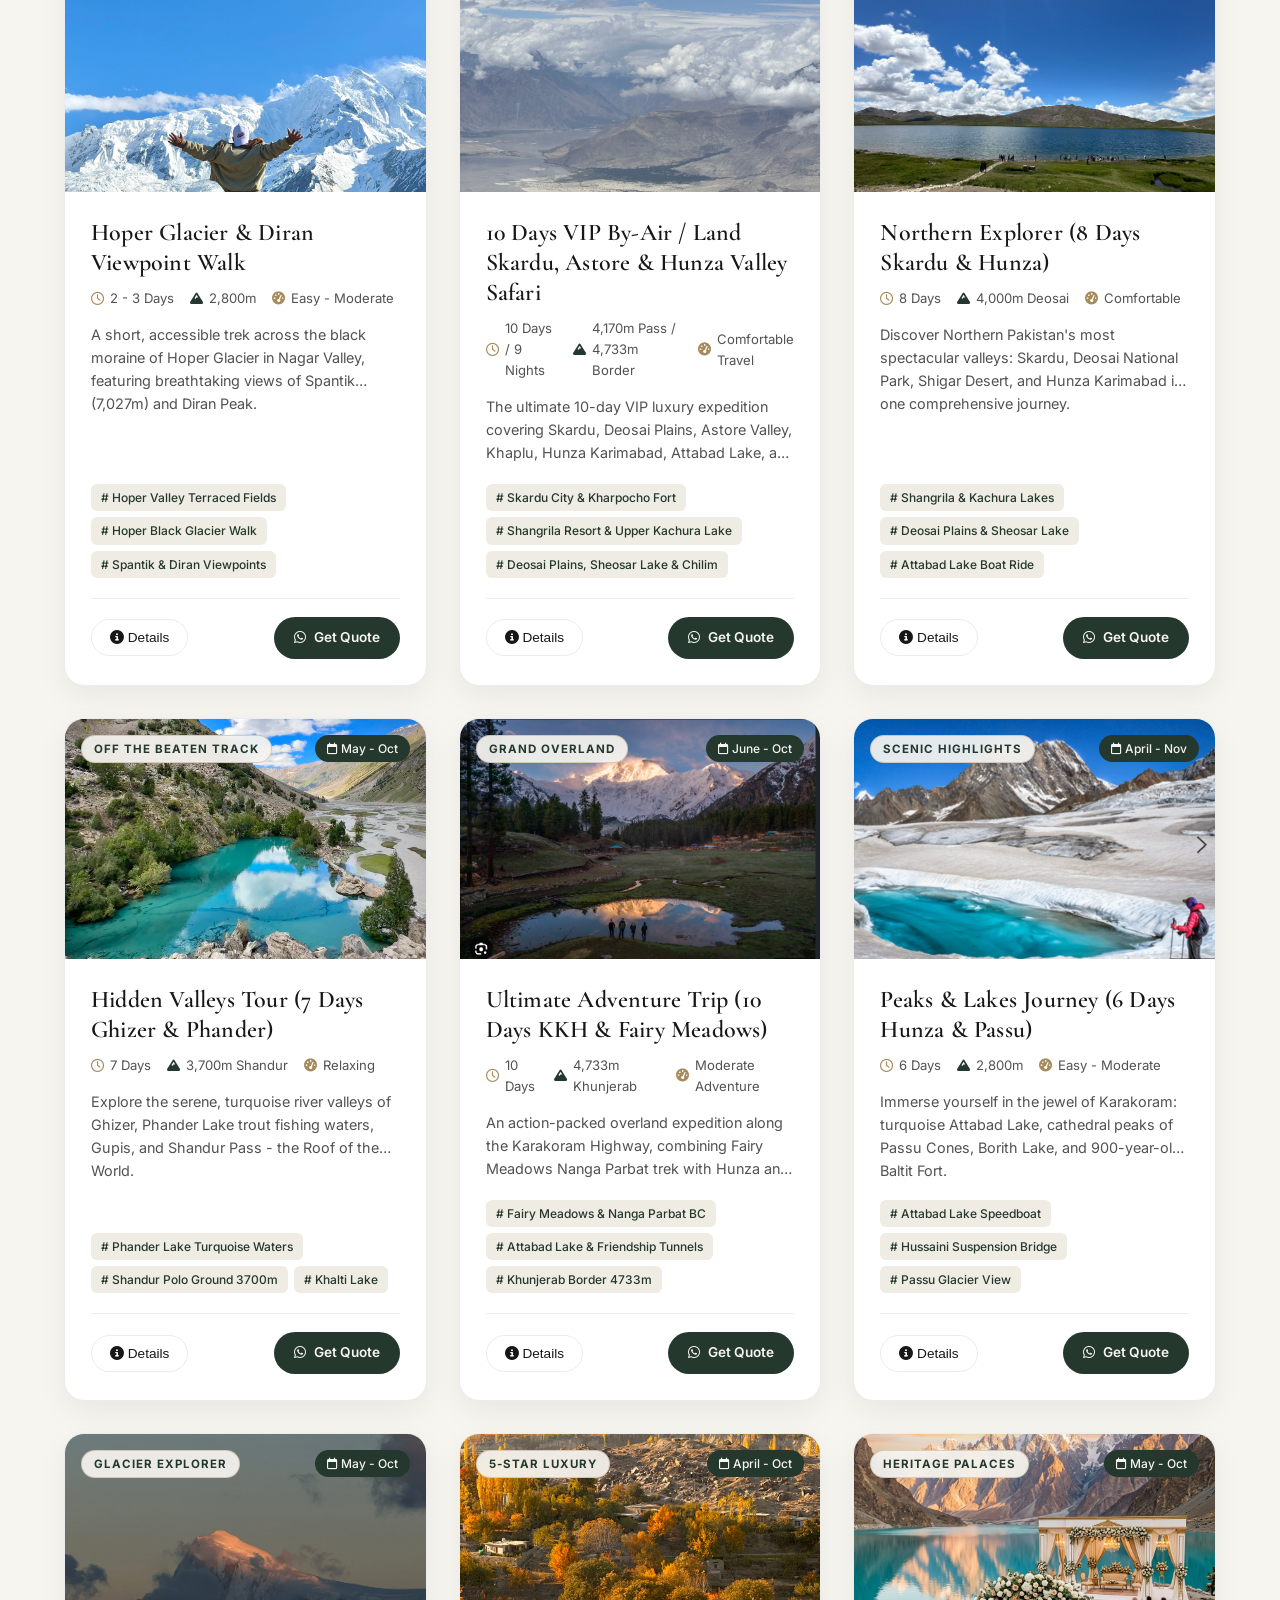
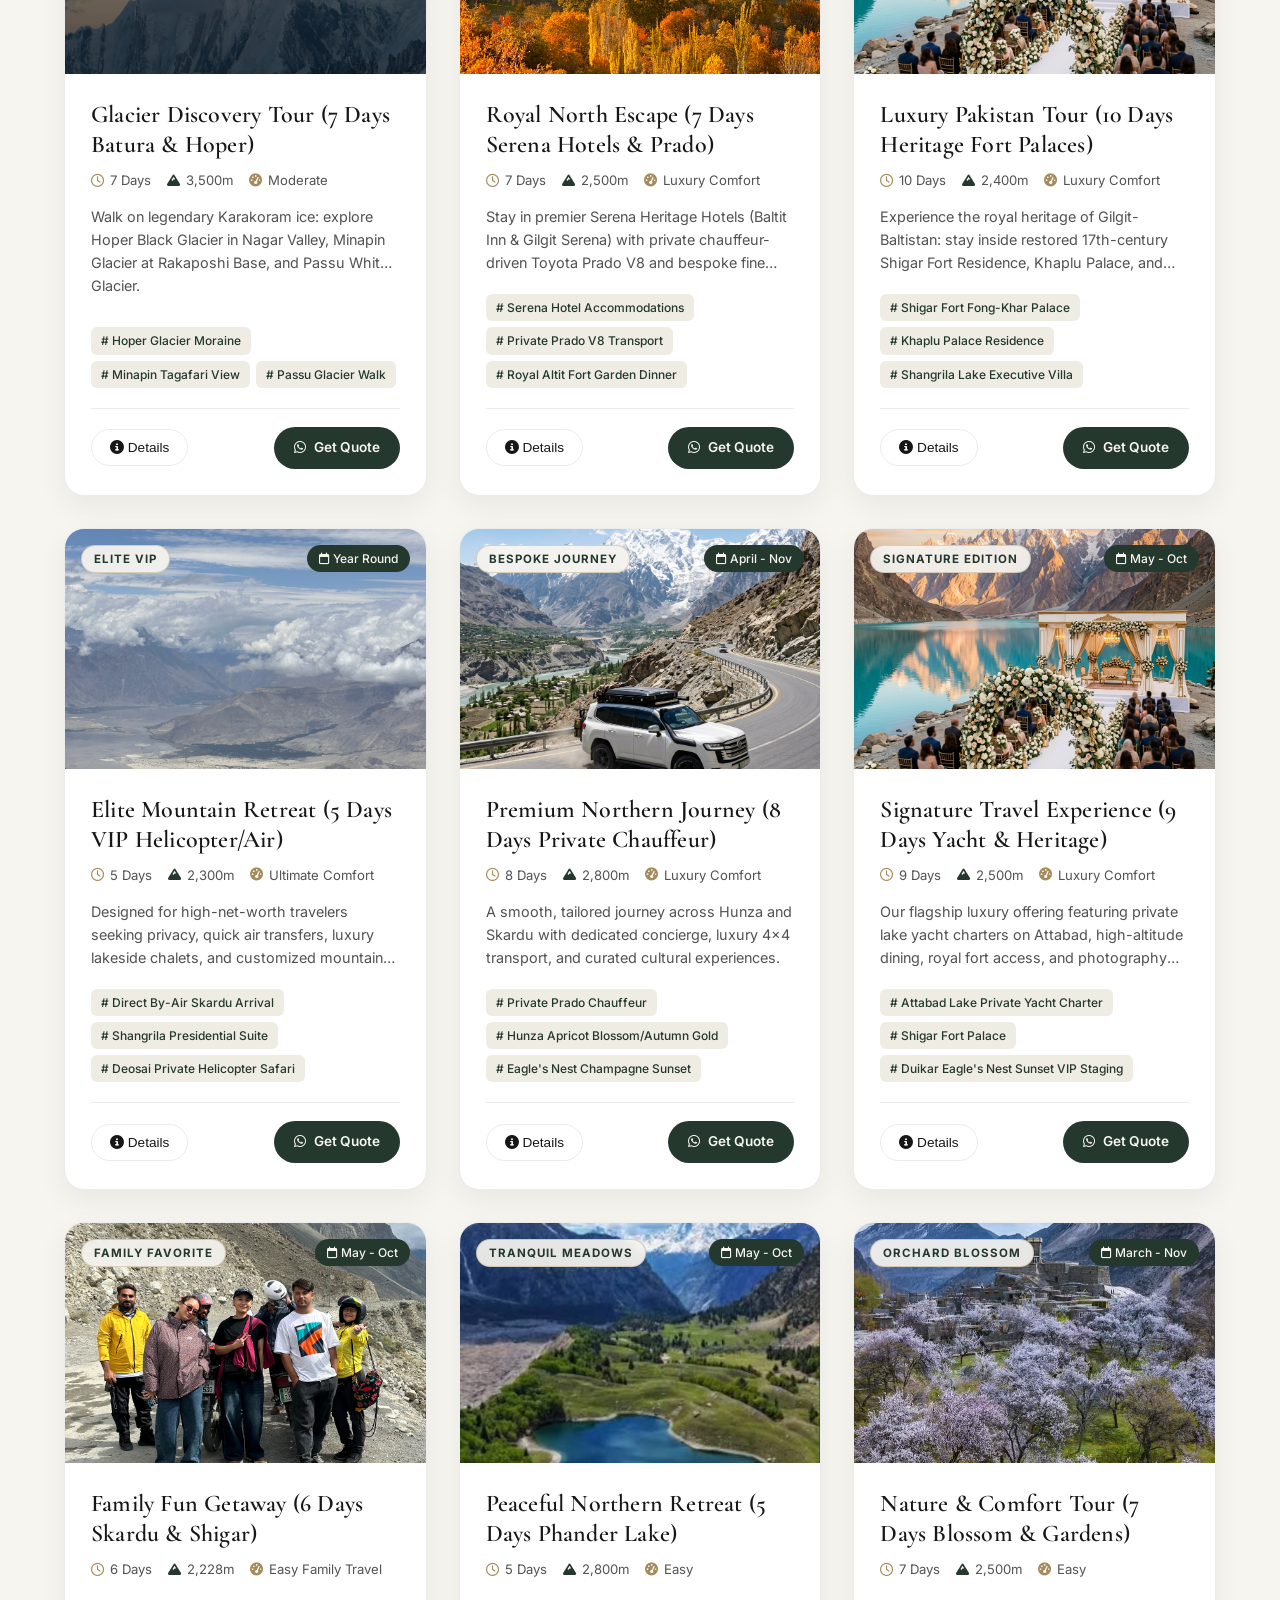
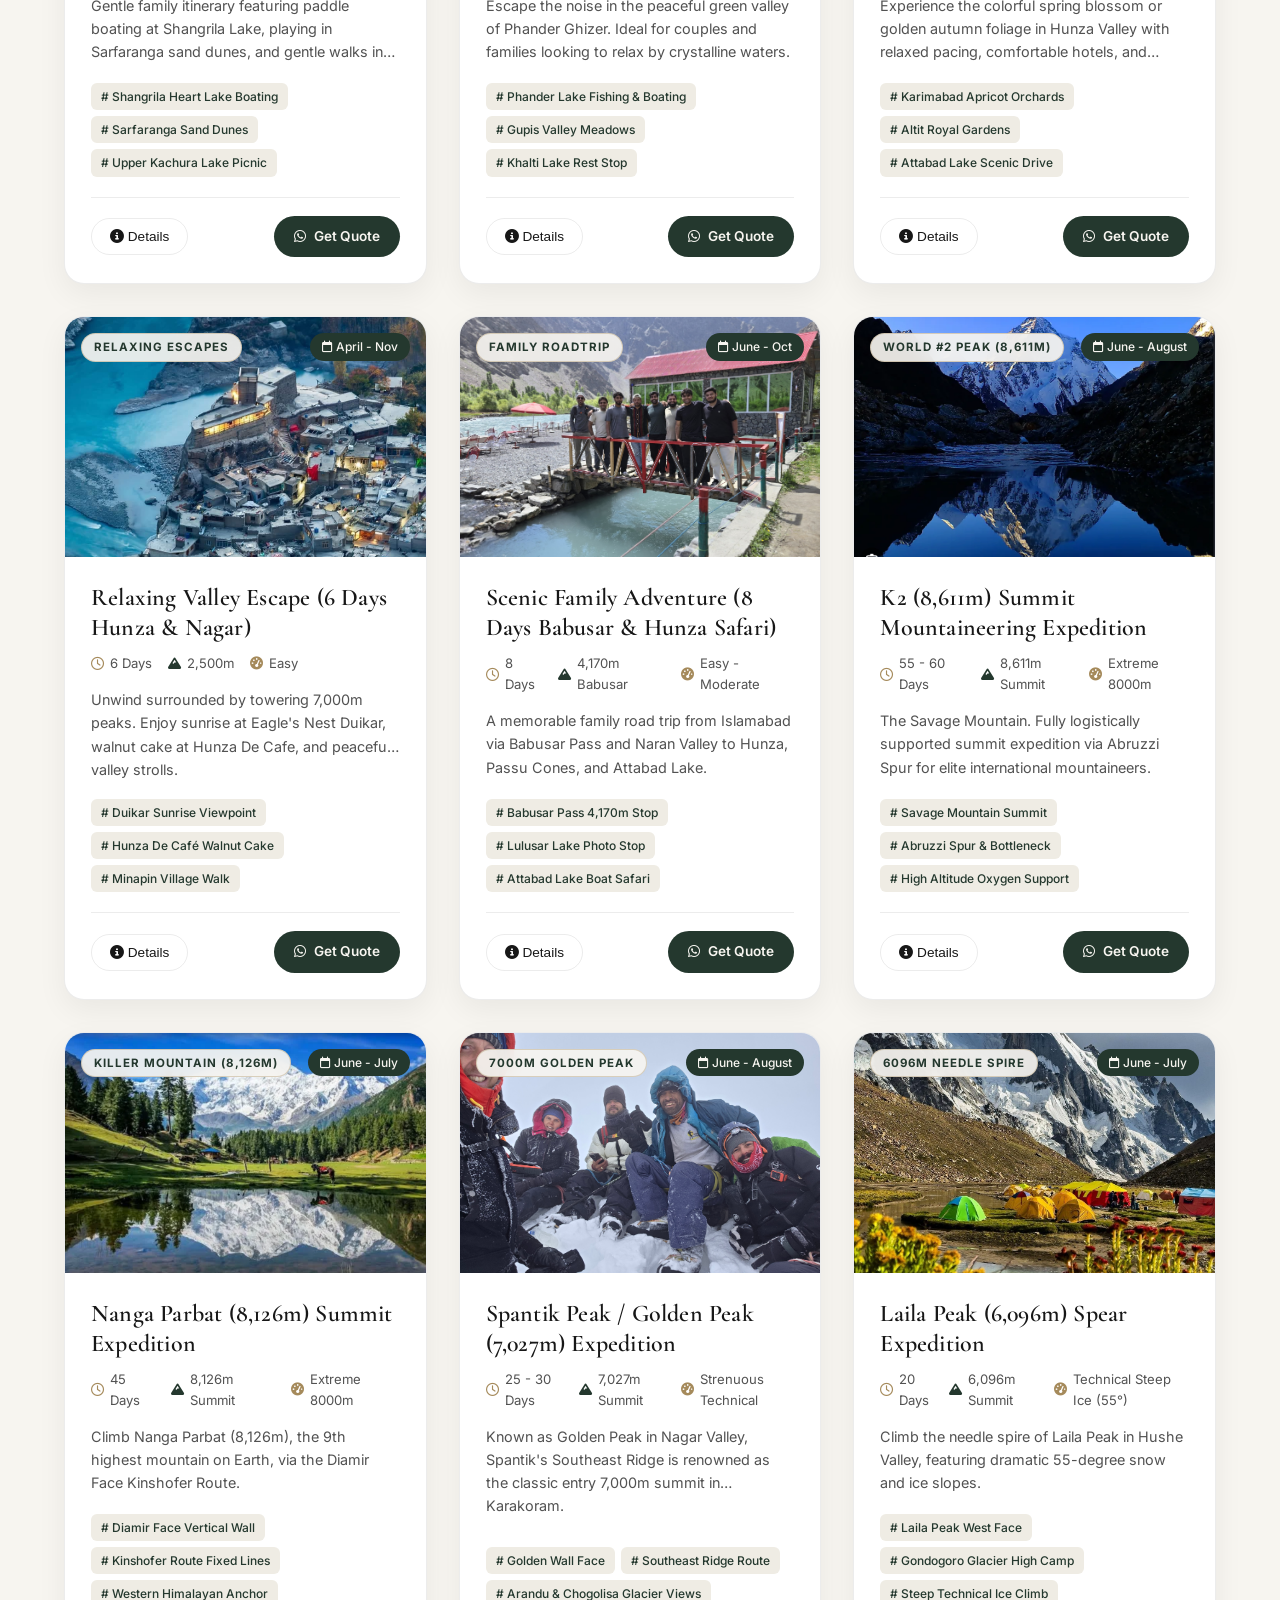
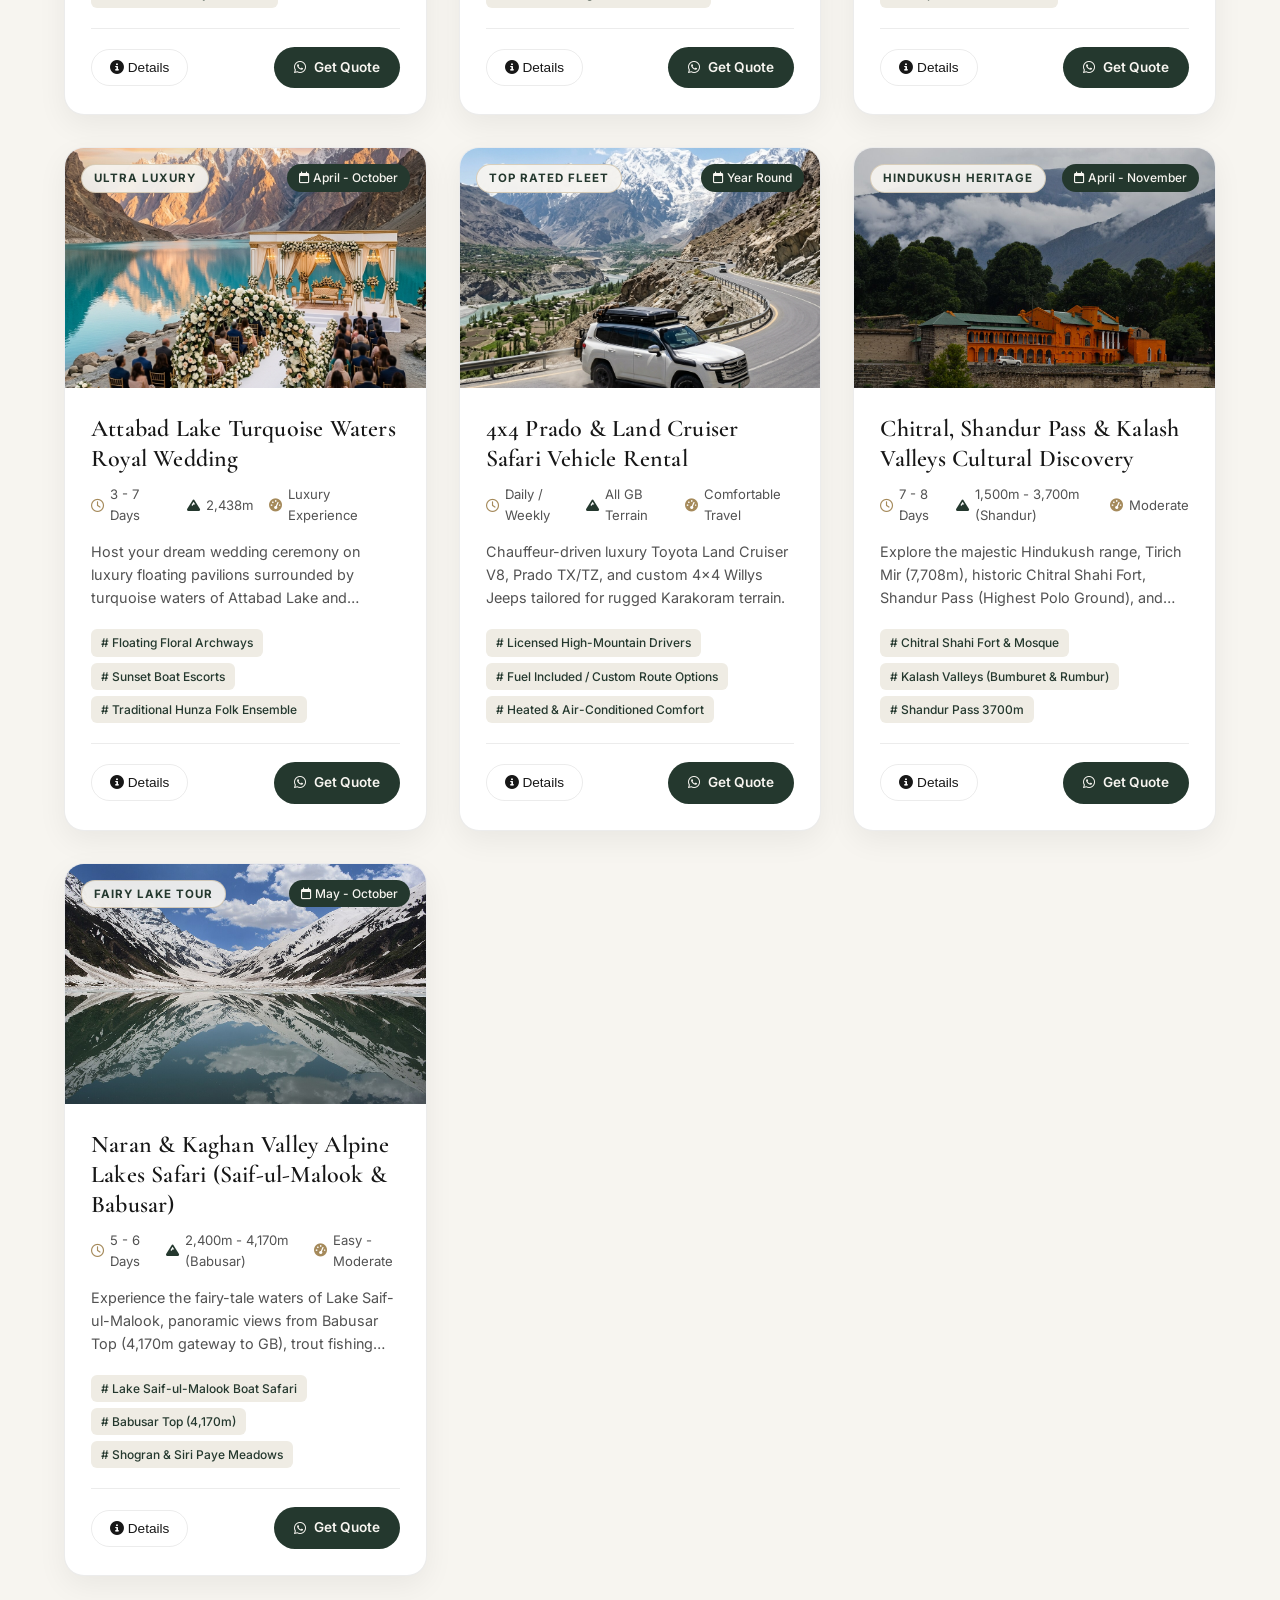
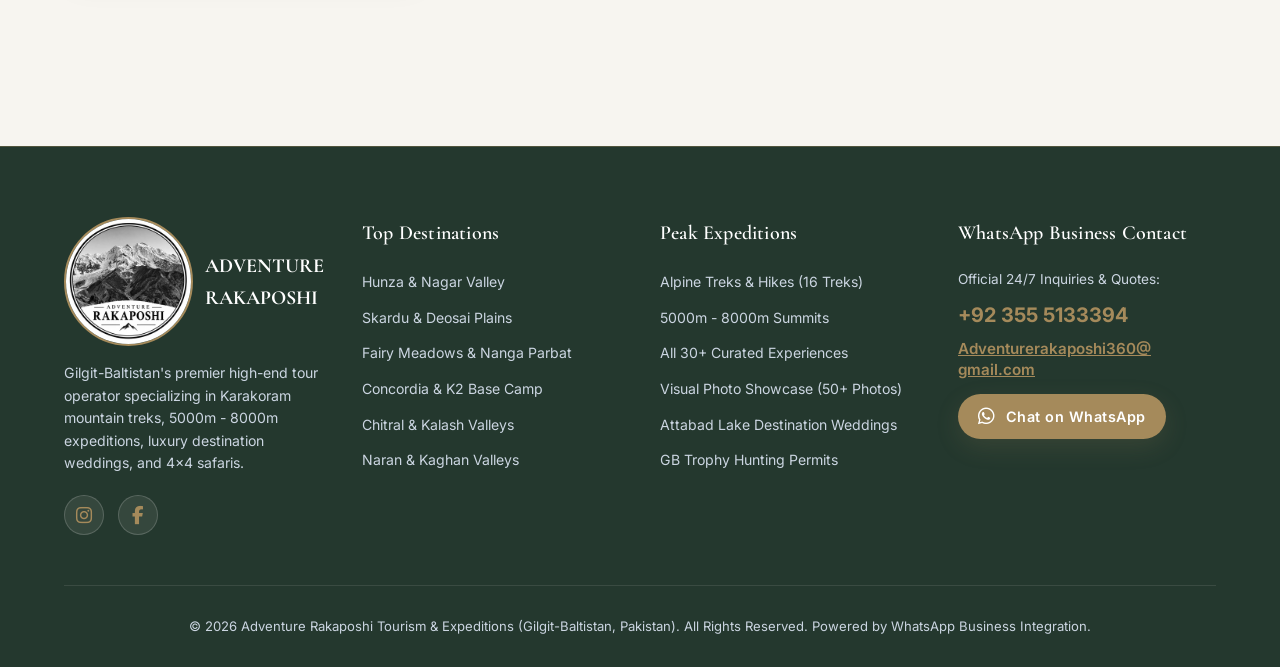
==== commit 7fac36c2: "Keep desktop navigation buttons clear of the logo. Phones still open the links from a menu button, a" ====
--- a/experiences.html
+++ b/experiences.html
@@ -22,22 +22,21 @@
   <link rel="stylesheet" href="https://cdnjs.cloudflare.com/ajax/libs/font-awesome/6.4.0/css/all.min.css">
 
   <!-- Custom Stylesheet -->
-  <link rel="stylesheet" href="style.css?v=13">
+  <link rel="stylesheet" href="style.css?v=16">
 </head>
 <body>
 
   <!-- Sticky Glassmorphism Header -->
   <header class="navbar" id="navbar">
     <div class="container nav-container">
-      <a href="index.html" class="logo-link">
-        <img src="images/web/logo/logo.jpg" alt="Adventure Rakaposhi Logo" class="logo-badge" id="header-logo" width="160" height="160" onError="this.src='https://images.unsplash.com/photo-1464822759023-fed622ff2c3b?auto=format&fit=crop&w=200&q=80'">
-      </a>
-      <div class="nav-side">
-        <a href="index.html" class="brand-link">
+      <a href="index.html" class="brand-block">
+        <img src="images/web/logo/logo.jpg" alt="Adventure Rakaposhi Logo" class="logo-badge" id="header-logo" width="72" height="72" onError="this.src='https://images.unsplash.com/photo-1464822759023-fed622ff2c3b?auto=format&fit=crop&w=200&q=80'">
+        <span class="brand-copy">
           <span class="brand-sub">Tourism & Expeditions</span>
           <span class="brand-main">ADVENTURE RAKAPOSHI</span>
           <span class="home-chip"><i class="fa-solid fa-house"></i> Home</span>
-        </a>
+        </span>
+      </a>
 
       <ul class="nav-menu" id="nav-menu">
         <li class="nav-pages">
@@ -64,7 +63,6 @@
           </div>
         </li>
       </ul>
-      </div>
 
       <button class="mobile-toggle" id="mobile-toggle" type="button" aria-label="Open navigation menu" aria-controls="nav-menu" aria-expanded="false">
         <i class="fa-solid fa-bars"></i>
--- a/style.css
+++ b/style.css
@@ -128,22 +128,28 @@
   display: flex;
   align-items: center;
   justify-content: space-between;
-}
-
-.logo-link {
-  display: flex;
-  align-items: center;
-  gap: 14px;
+  flex-wrap: wrap;
+  gap: 12px 20px;
+}
+
+.brand-block {
+  display: flex;
+  align-items: center;
+  gap: 12px;
   text-decoration: none;
   color: var(--text-main);
-  flex-shrink: 0;
-  position: relative;
-  z-index: 2;
+  flex: 0 0 auto;
+  min-width: 0;
+}
+
+.navbar .nav-container {
+  width: min(96%, 1520px);
+  max-width: 1520px;
 }
 
 .logo-badge {
-  width: 160px;
-  height: 160px;
+  width: 58px;
+  height: 58px;
   border-radius: 50%;
   border: 2.5px solid var(--gold-accent);
   object-fit: cover;
@@ -153,26 +159,15 @@
   flex-shrink: 0;
 }
 
-.logo-link:hover .logo-badge {
+.brand-block:hover .logo-badge {
   transform: scale(1.04);
 }
 
-.nav-side {
-  display: flex;
-  flex-direction: column;
-  justify-content: center;
-  flex: 1;
-  min-width: 0;
-  gap: 10px;
-}
-
-.brand-link {
+.brand-copy {
   display: flex;
   flex-direction: column;
   align-items: flex-start;
-  text-decoration: none;
-  color: inherit;
-  align-self: flex-start;
+  min-width: 0;
 }
 
 .brand-sub {
@@ -186,9 +181,9 @@
 
 .brand-main {
   font-family: var(--font-heading);
-  font-size: 1.6rem;
+  font-size: 1.28rem;
   font-weight: 700;
-  letter-spacing: 0.5px;
+  letter-spacing: 0.2px;
   color: var(--text-main);
   line-height: 1.05;
 }
@@ -222,95 +217,58 @@
   display: flex;
   align-items: center;
   flex-wrap: nowrap;
-  gap: 18px;
+  gap: 8px;
 }
 
 .nav-actions {
   display: flex;
-  align-items: flex-start;
-  gap: 16px;
+  align-items: center;
+  flex: 0 0 auto;
 }
 
 .nav-social-stack {
   display: flex;
-  flex-direction: column;
-  align-items: center;
-  gap: 8px;
+  flex-direction: row;
+  align-items: center;
+  gap: 10px;
 }
 
 .nav-menu {
   display: flex;
   align-items: center;
-  justify-content: flex-start;
-  gap: 16px;
+  justify-content: flex-end;
+  flex: 1 1 880px;
+  gap: 10px;
   list-style: none;
-  margin-left: 12px;
-}
-
-@media (min-width: 993px) {
-  .navbar .nav-container {
-    width: min(96%, 1480px);
-    max-width: 1480px;
-    align-items: center;
-  }
-
-  .nav-menu {
-    width: 100%;
-    min-width: 0;
-    margin-left: 0;
-    flex-wrap: nowrap;
-    align-items: flex-start;
-    gap: 14px;
-  }
-
-  .nav-pages {
-    flex: 1 1 auto;
-    justify-content: space-between;
-    gap: 12px;
-    min-width: 0;
-  }
-
-  .nav-actions {
-    flex: 0 0 auto;
-    margin-left: 8px;
-    gap: 12px;
-    align-items: flex-start;
-  }
-
-  .nav-link {
-    white-space: nowrap;
-    font-size: 0.84rem;
-  }
+  margin: 0;
+  min-width: min(100%, 880px);
+  position: static;
+  background: transparent;
 }
 
 
 .nav-link {
-  color: var(--text-muted);
+  display: inline-flex;
+  align-items: center;
+  justify-content: center;
+  color: var(--forest-green);
   text-decoration: none;
-  font-size: 0.88rem;
-  font-weight: 500;
+  font-size: 0.76rem;
+  font-weight: 600;
+  line-height: 1;
+  white-space: nowrap;
+  padding: 7px 10px;
+  border-radius: 999px;
+  border: 1px solid var(--border-subtle);
+  background: rgba(255, 255, 255, 0.86);
   transition: var(--transition-fast);
-  position: relative;
-  padding: 4px 0;
-}
-
-.nav-link:hover, .nav-link.active {
-  color: var(--forest-green);
-}
-
-.nav-link::after {
-  content: '';
-  position: absolute;
-  bottom: 0;
-  left: 0;
-  width: 0;
-  height: 1.5px;
-  background: var(--gold-accent);
-  transition: var(--transition-fast);
-}
-
-.nav-link:hover::after, .nav-link.active::after {
-  width: 100%;
+}
+
+.nav-link:hover,
+.nav-link.active {
+  color: #fff;
+  background: var(--forest-green);
+  border-color: var(--forest-green);
 }
 
 .nav-socials-group {
@@ -373,6 +331,22 @@
   cursor: pointer;
 }
 
+@media (max-width: 1280px) and (min-width: 993px) {
+  .brand-main {
+    font-size: 1.2rem;
+  }
+
+  .nav-link {
+    padding: 7px 9px;
+    font-size: 0.74rem;
+  }
+
+  .nav-cta-btn {
+    padding: 8px 14px;
+    font-size: 0.78rem;
+  }
+}
+
 /* Dynamic Hero Auto-Slideshow Section */
 .hero {
   position: relative;
@@ -380,7 +354,7 @@
   display: flex;
   align-items: center;
   justify-content: center;
-  padding-top: 100px;
+  padding-top: 120px;
   overflow: hidden;
   background: var(--bg-dark);
 }
@@ -1476,7 +1450,7 @@
 
 section[id],
 footer[id] {
-  scroll-margin-top: 210px;
+  scroll-margin-top: 110px;
 }
 
 @media (max-width: 992px) {
@@ -1496,12 +1470,12 @@
     height: 58px;
   }
 
-  .nav-side {
-    gap: 0;
+  .brand-block {
+    flex: 1 1 auto;
     min-width: 0;
   }
 
-  .brand-link {
+  .brand-copy {
     min-width: 0;
     max-width: 100%;
   }
@@ -1539,9 +1513,12 @@
     top: 100%;
     left: 0;
     width: 100%;
-    background: var(--bg-primary);
+    min-width: 0;
+    flex: none;
+    background: #F7F5F0;
     flex-direction: column;
     align-items: stretch;
+    justify-content: flex-start;
     padding: 8px 16px 16px;
     gap: 0;
     margin-left: 0;
@@ -1574,13 +1551,27 @@
   .nav-menu .nav-link {
     display: flex;
     align-items: center;
+    justify-content: flex-start;
+    width: 100%;
     min-height: 44px;
     padding: 10px 4px;
     font-size: 1rem;
+    font-weight: 500;
+    color: var(--text-main);
+    background: transparent;
+    border: none;
+    border-radius: 0;
     border-bottom: 1px solid var(--border-subtle);
   }
 
+  .nav-menu .nav-link:hover,
+  .nav-menu .nav-link.active {
+    color: var(--forest-green);
+    background: transparent;
+  }
+
   .nav-social-stack {
+    flex-direction: column;
     align-items: flex-start;
   }
 
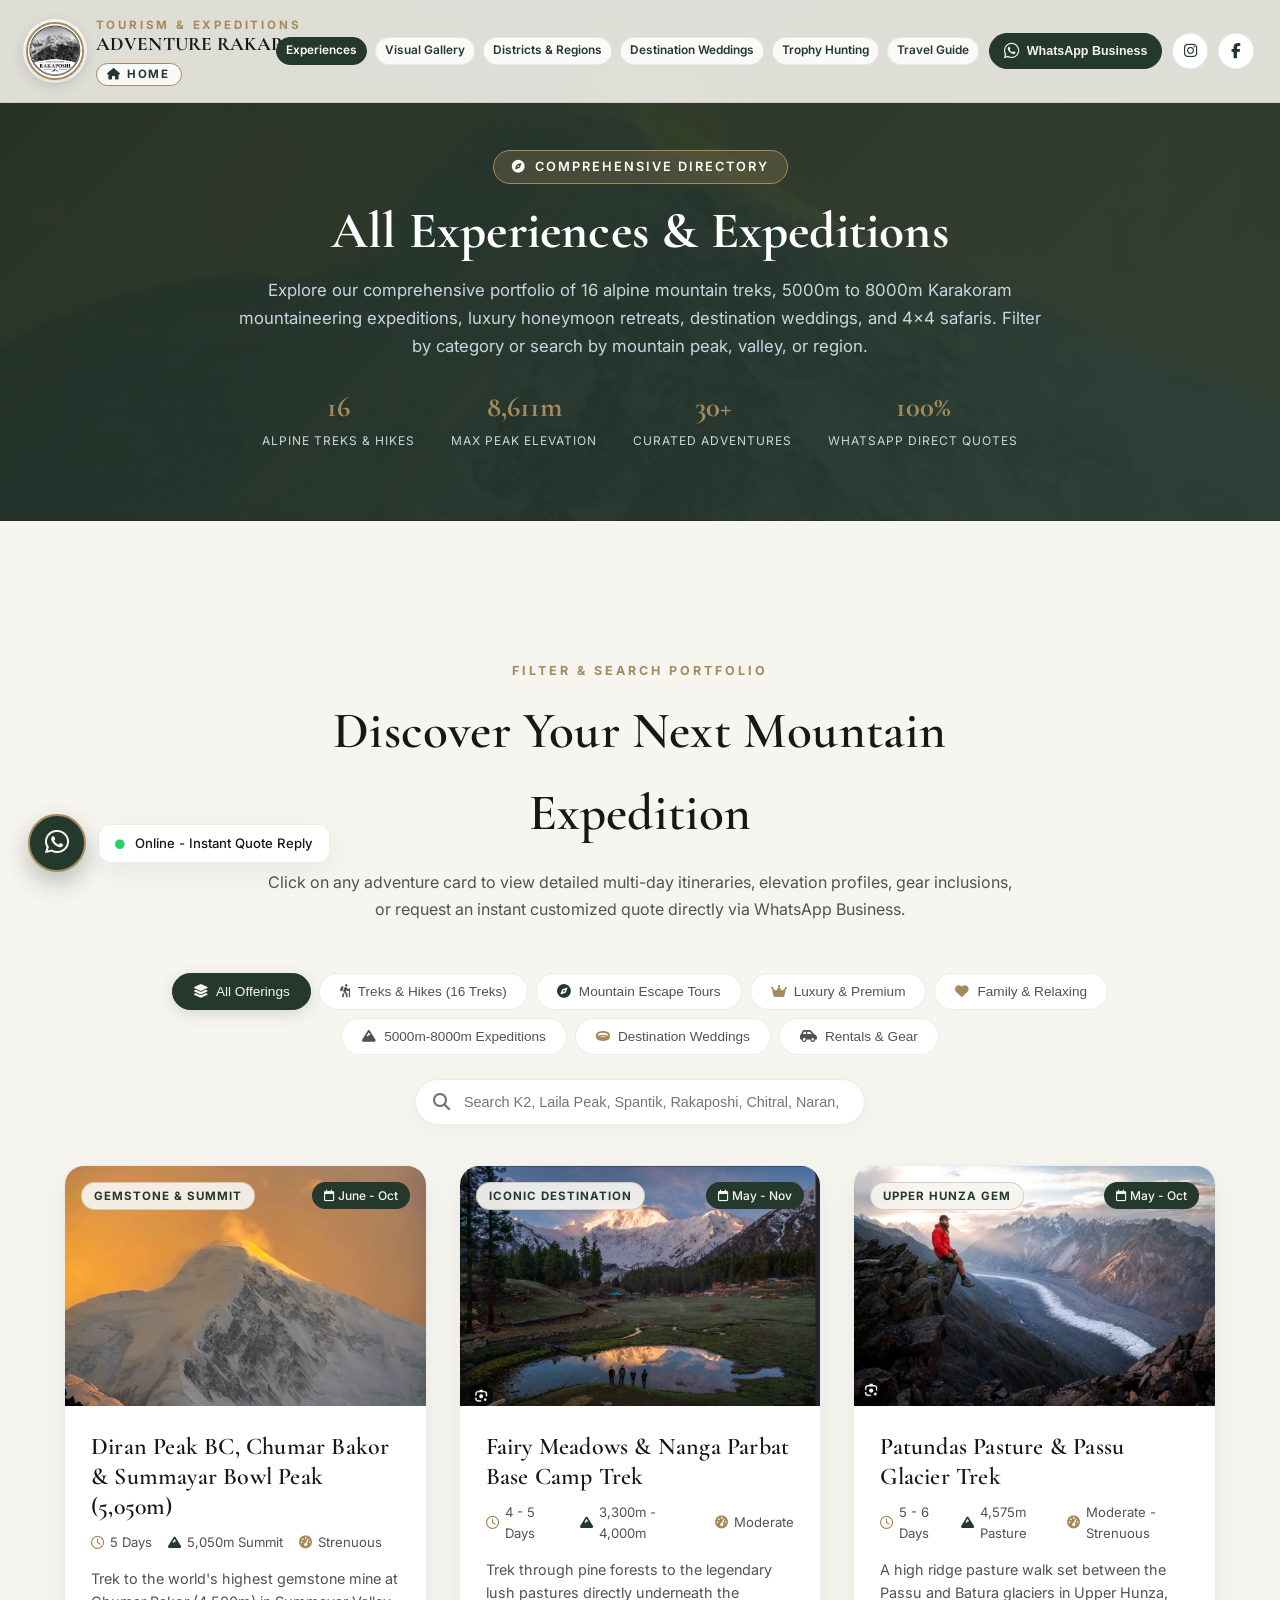
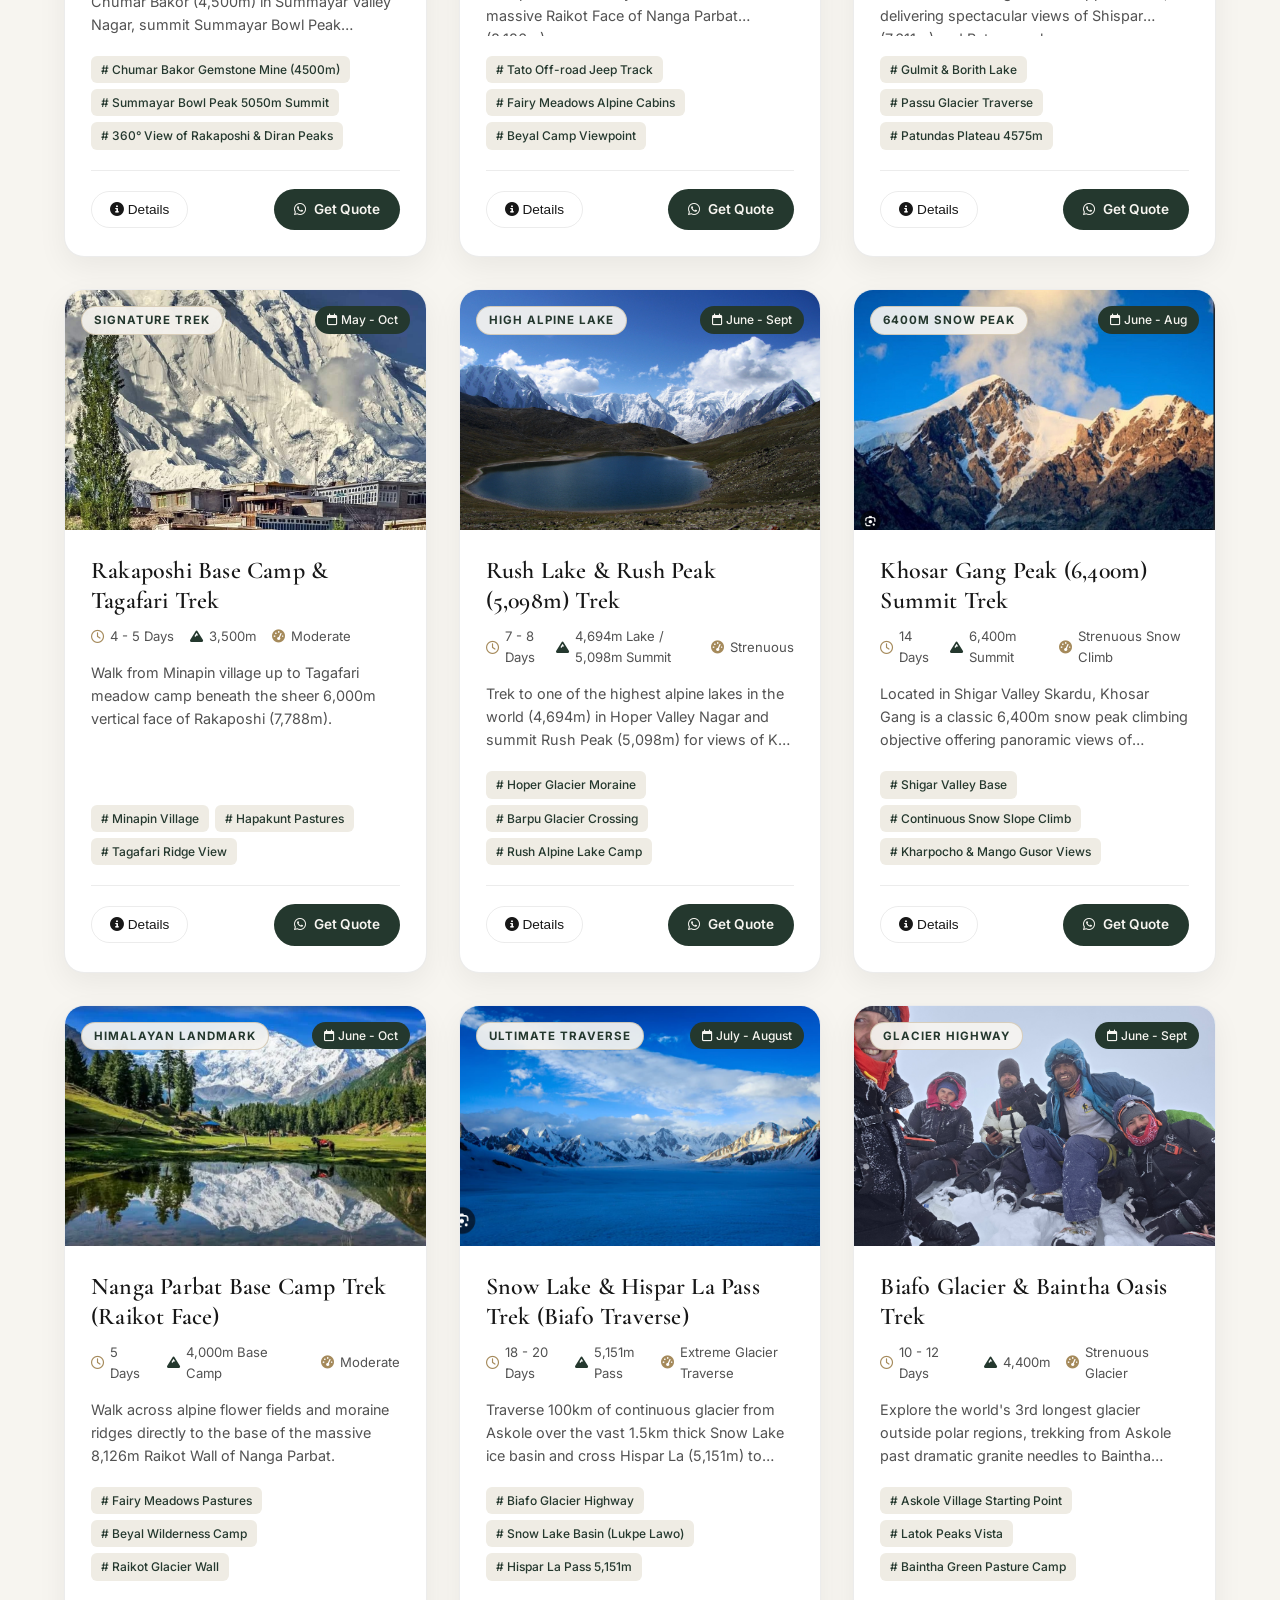
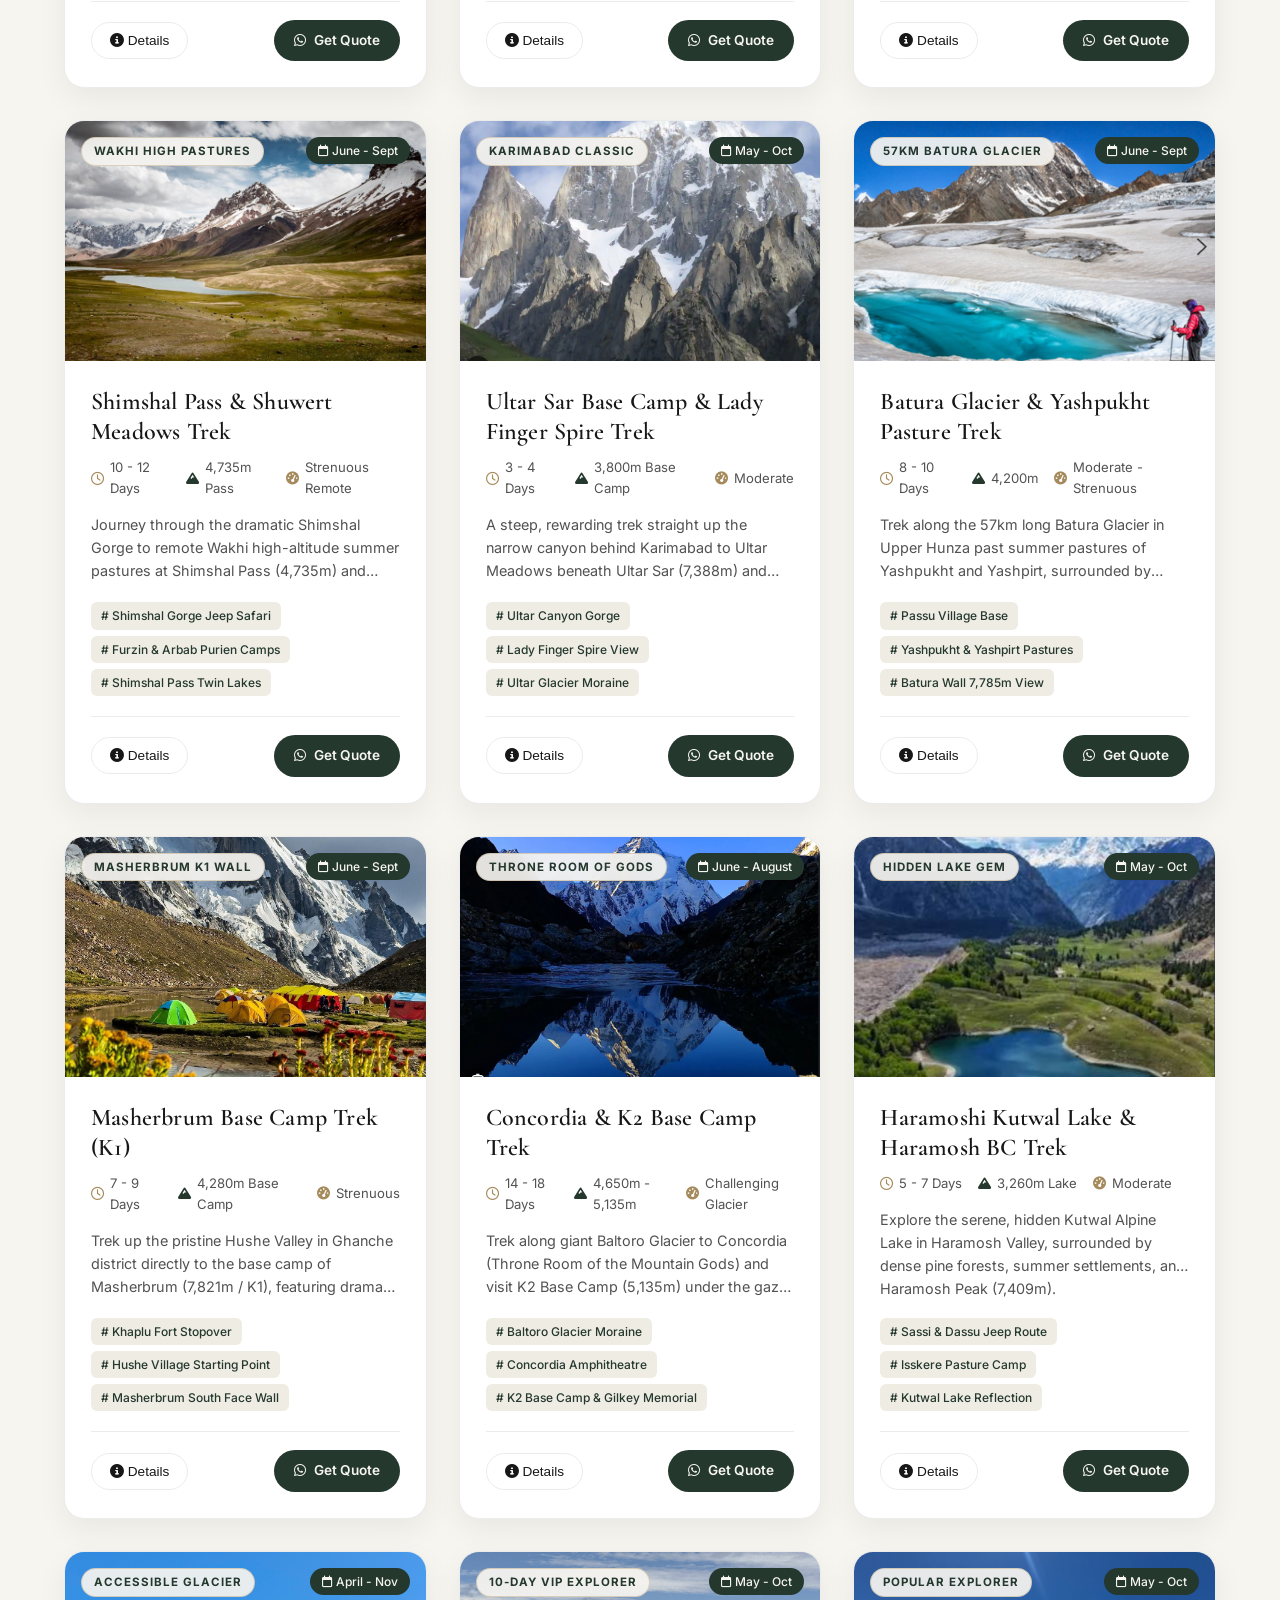
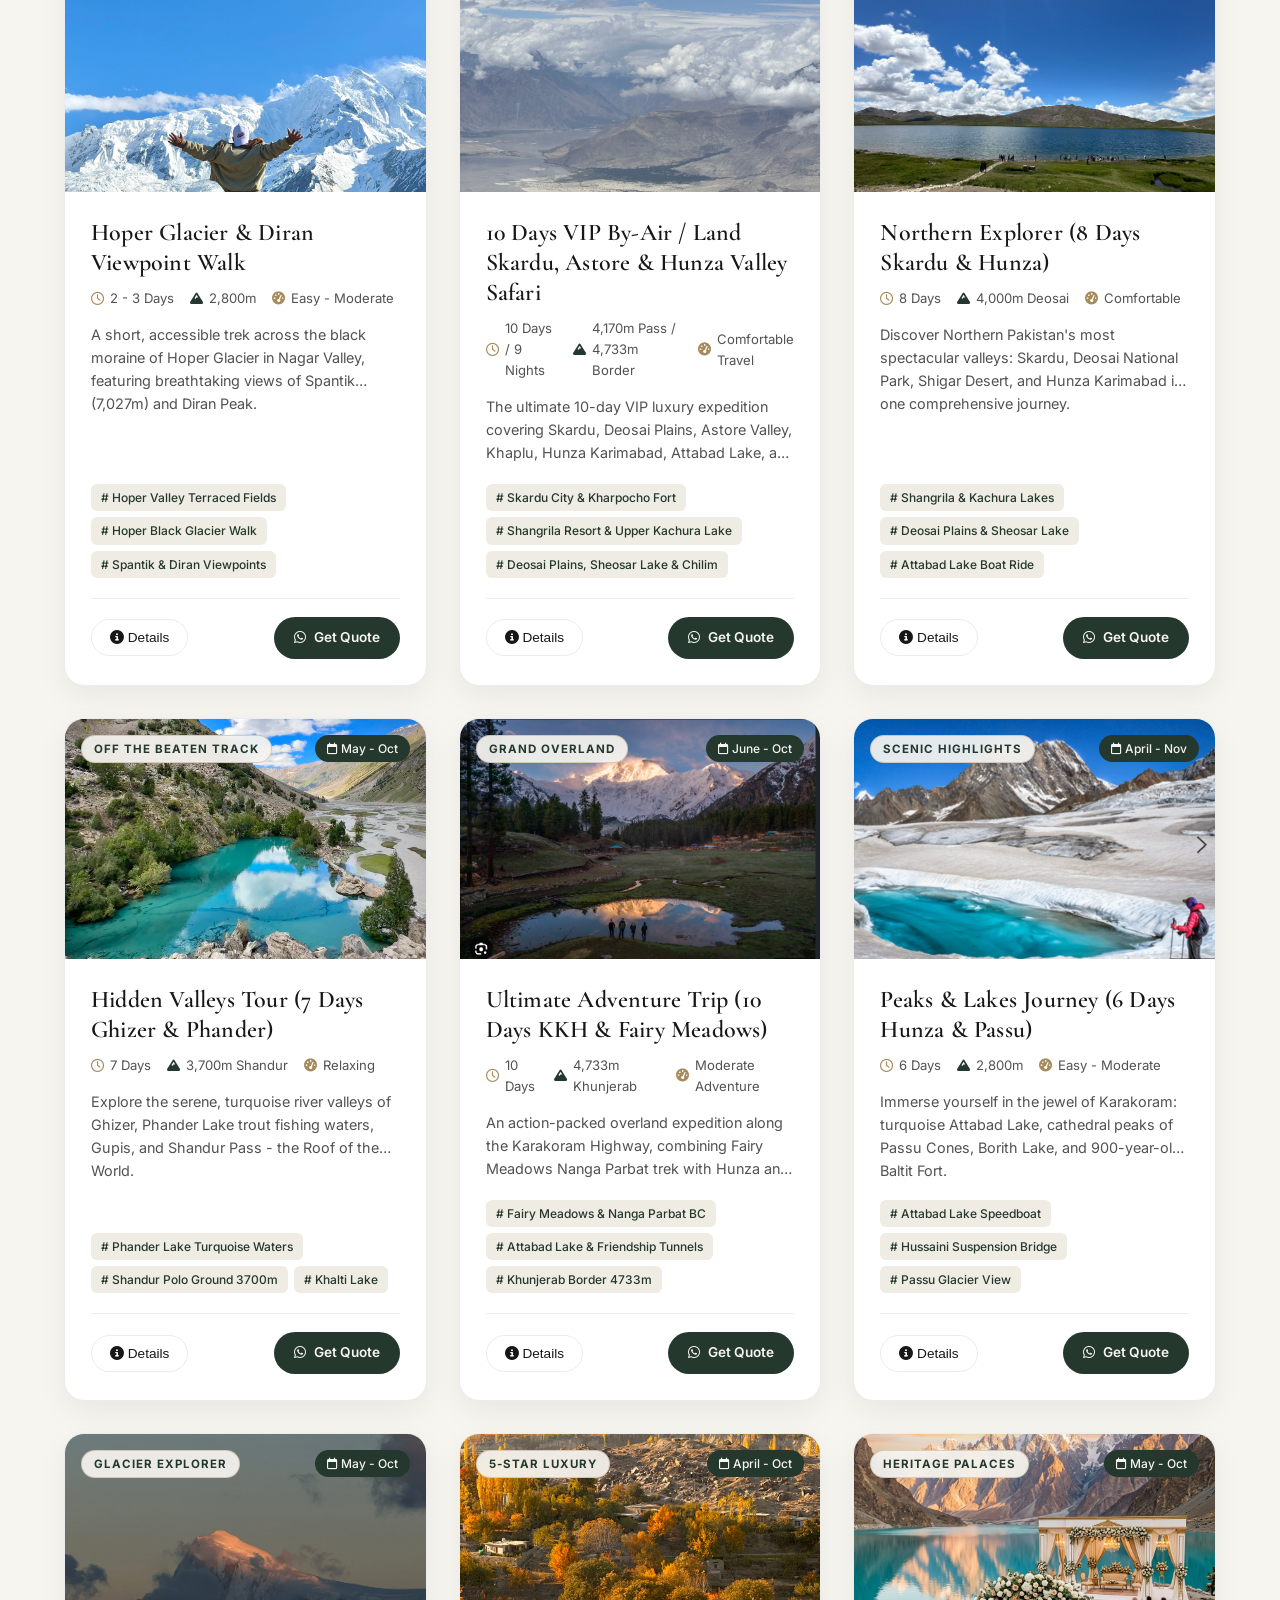
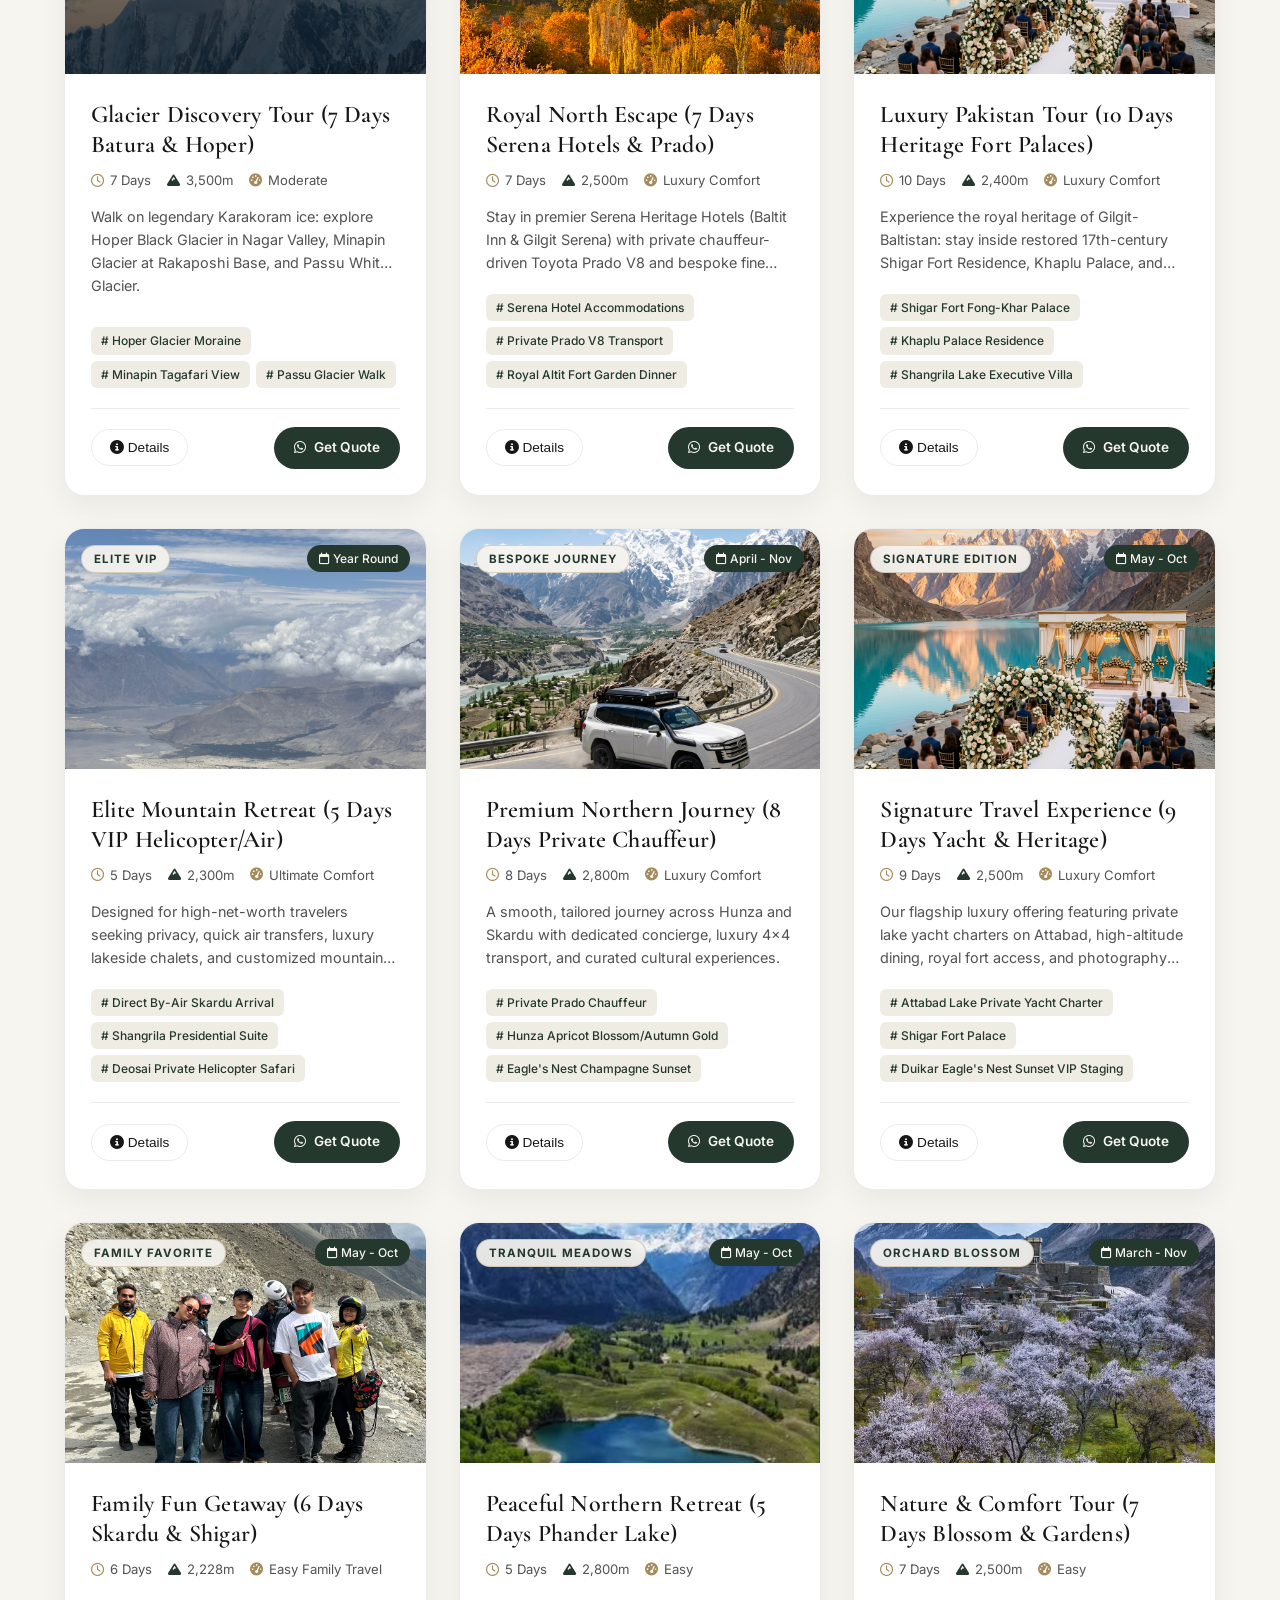
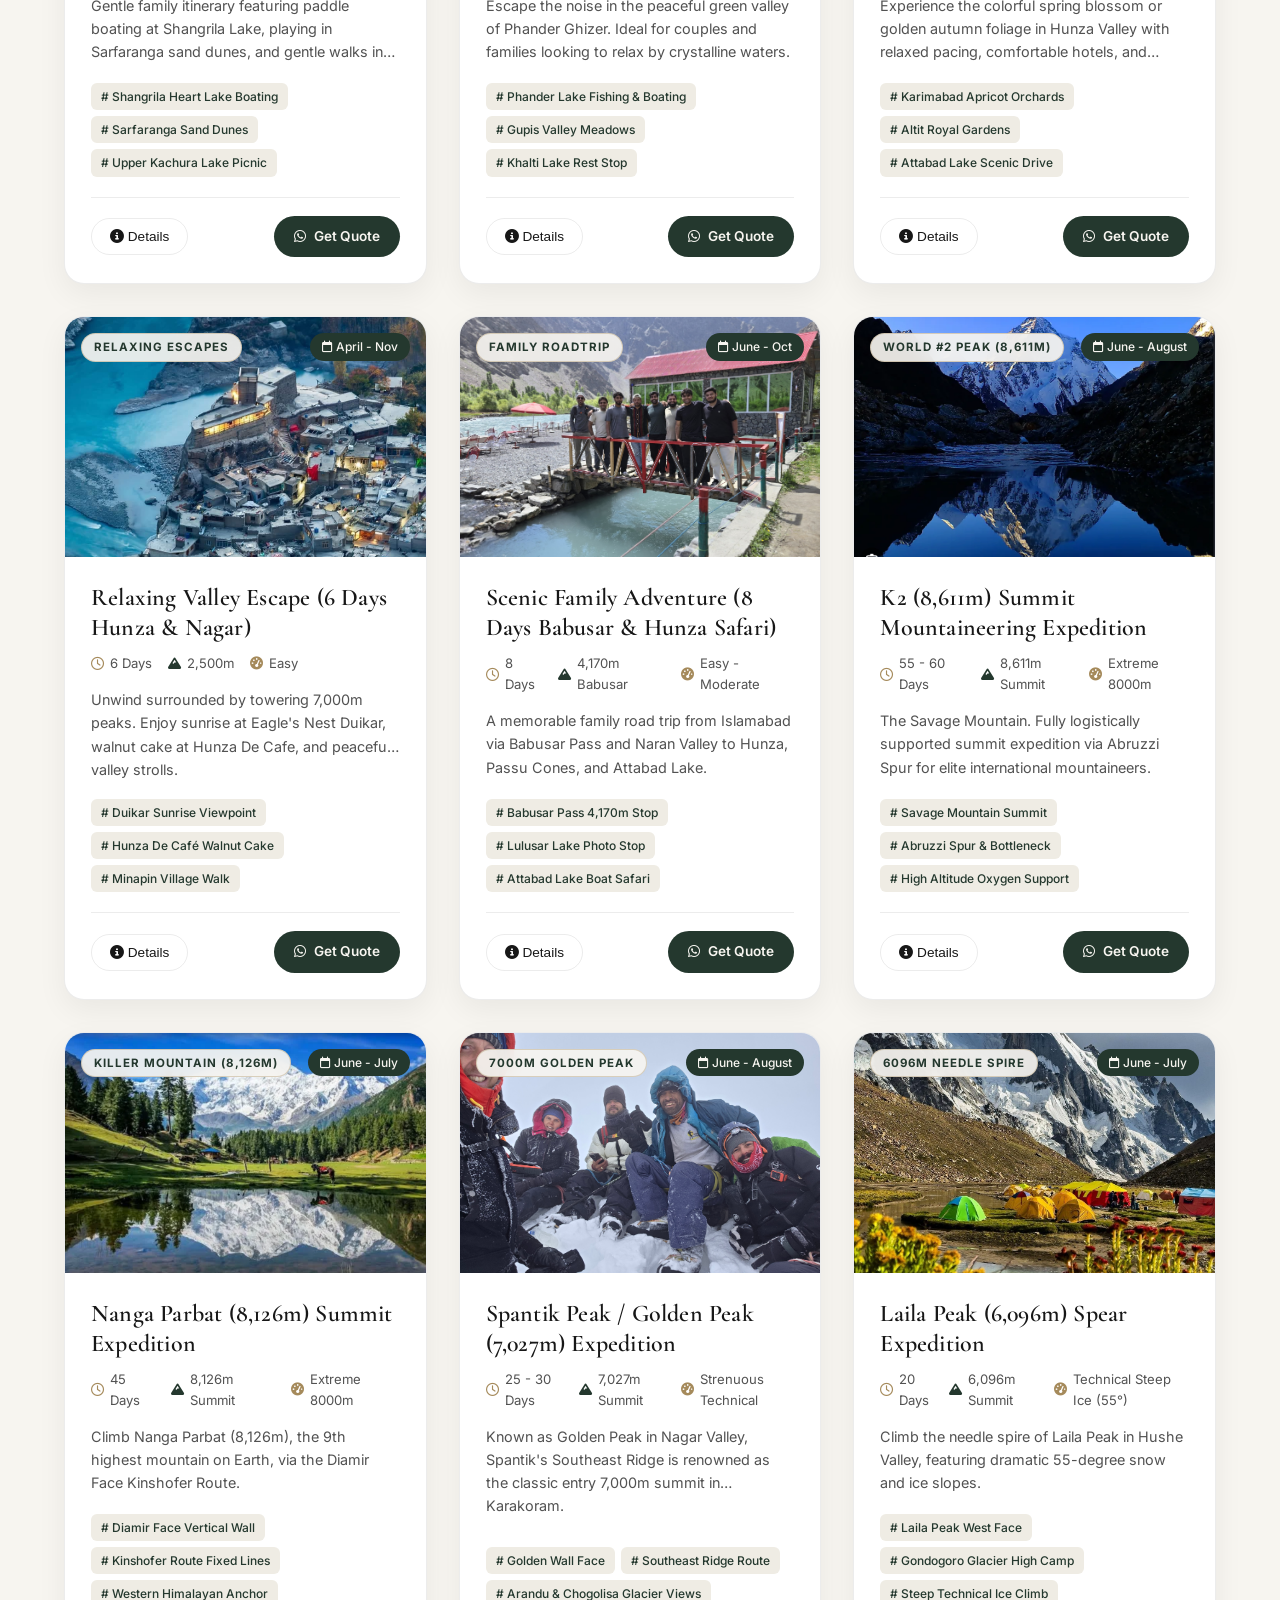
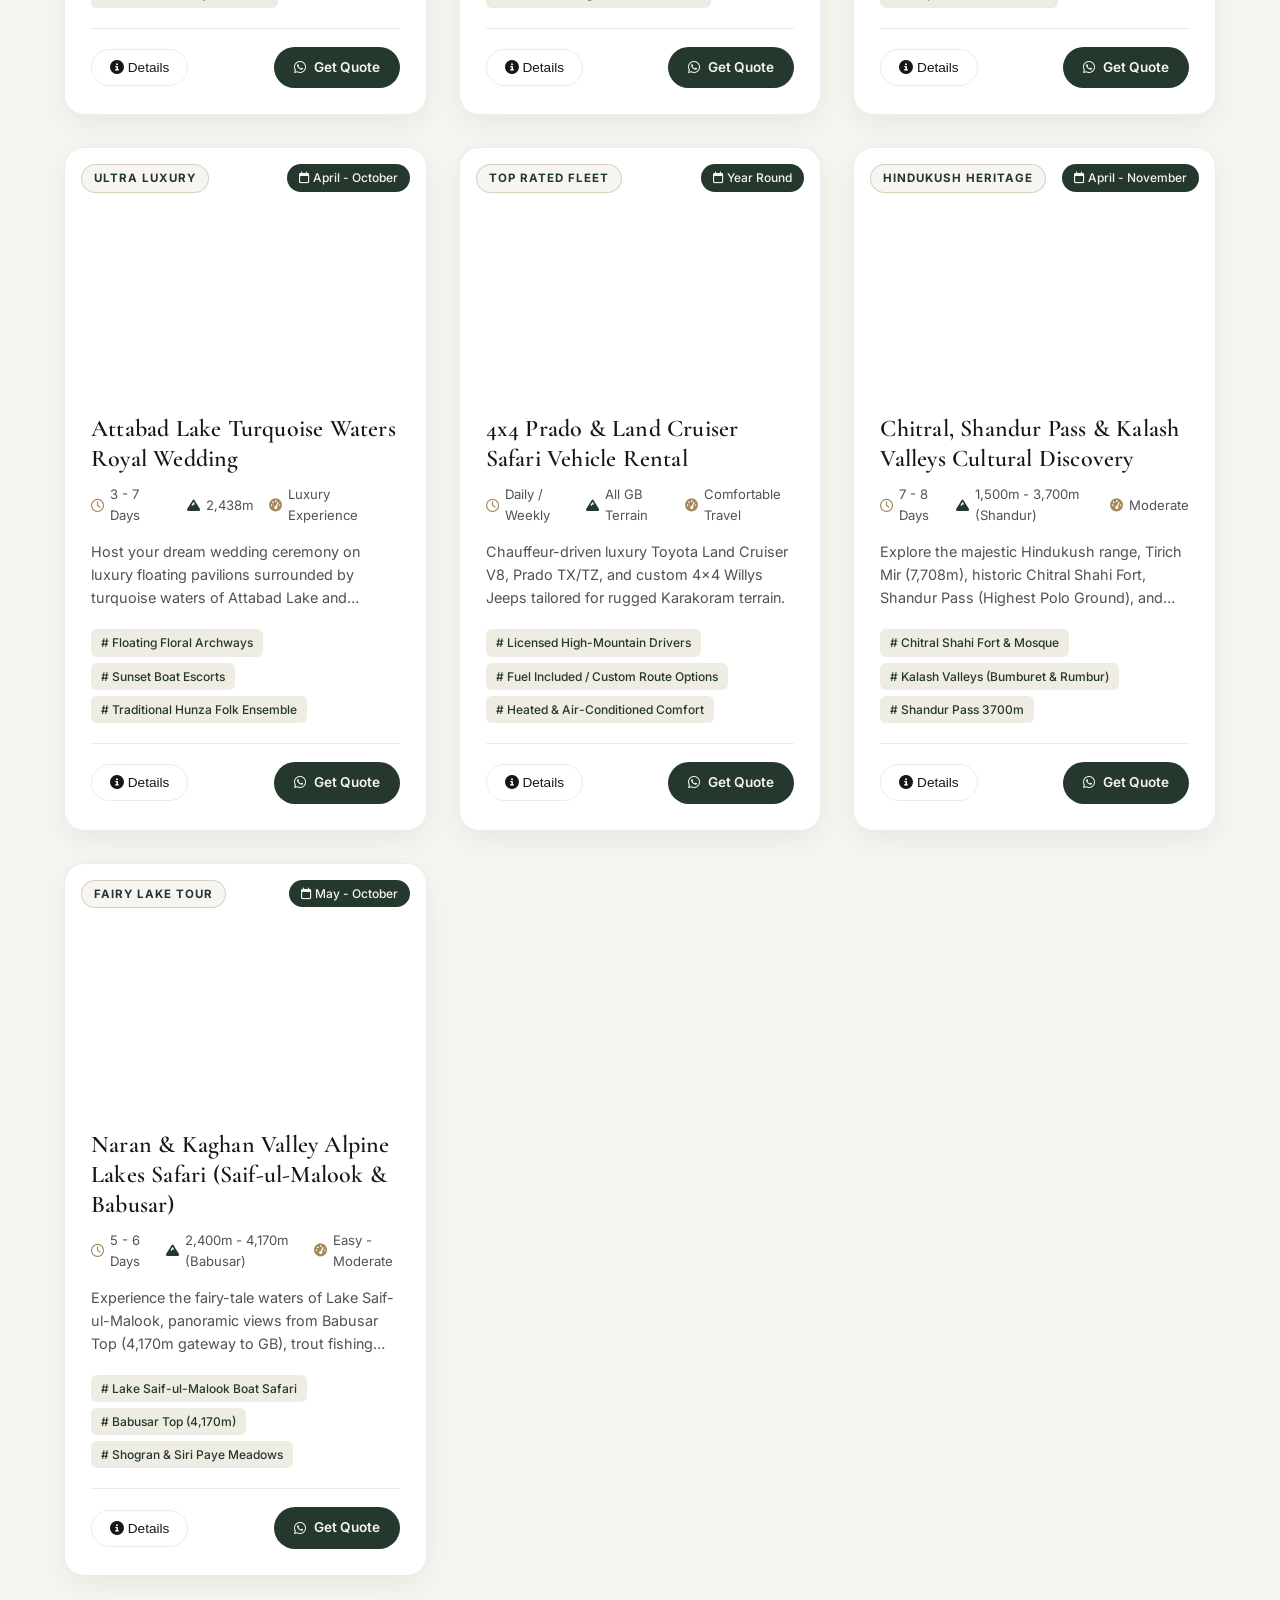
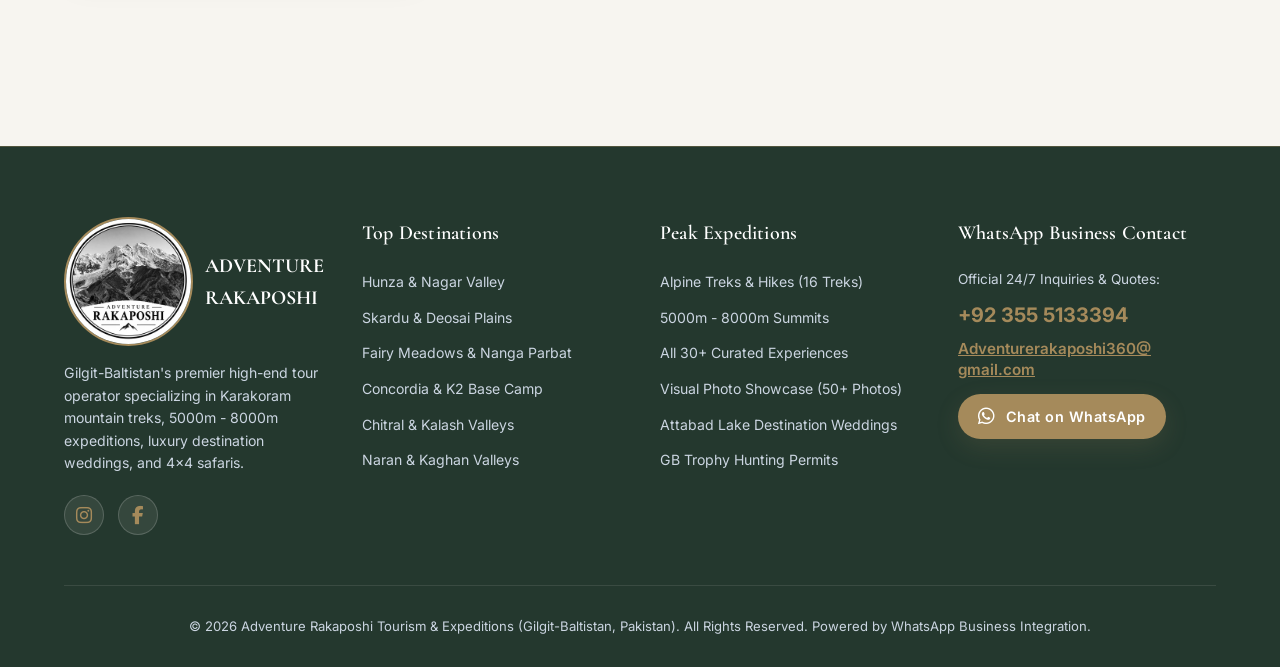
==== commit 2a2f4de8: "Add WebSite structured data, robots.txt, and a sitemap. Tell Google the site name is Adventure Rakap" ====
--- a/experiences.html
+++ b/experiences.html
@@ -4,11 +4,13 @@
   <meta charset="UTF-8">
   <meta name="viewport" content="width=device-width, initial-scale=1.0">
   <title>Adventure Rakaposhi</title>
+  <link rel="canonical" href="https://www.adventurerakaposhi.com/experiences.html">
   <link rel="icon" href="favicon.ico" sizes="any">
   <link rel="apple-touch-icon" href="apple-touch-icon.png">
   <meta name="application-name" content="Adventure Rakaposhi">
   <meta property="og:site_name" content="Adventure Rakaposhi">
   <meta property="og:title" content="Adventure Rakaposhi">
+  <meta property="og:url" content="https://www.adventurerakaposhi.com/experiences.html">
   <meta property="og:image" content="apple-touch-icon.png">
   <meta name="description" content="Browse our complete catalog of high-altitude mountain treks, 5000m-8000m expeditions, luxury escapes, destination weddings, and 4x4 vehicle safaris in Gilgit-Baltistan, Pakistan.">
   <meta name="keywords" content="Adventure Rakaposhi, Gilgit Baltistan Treks, K2 Expedition, Spantik Peak, Rakaposhi Base Camp, Hunza Tour, Skardu Safari, Chitral Kalash Tour, Naran Kaghan Tour">
